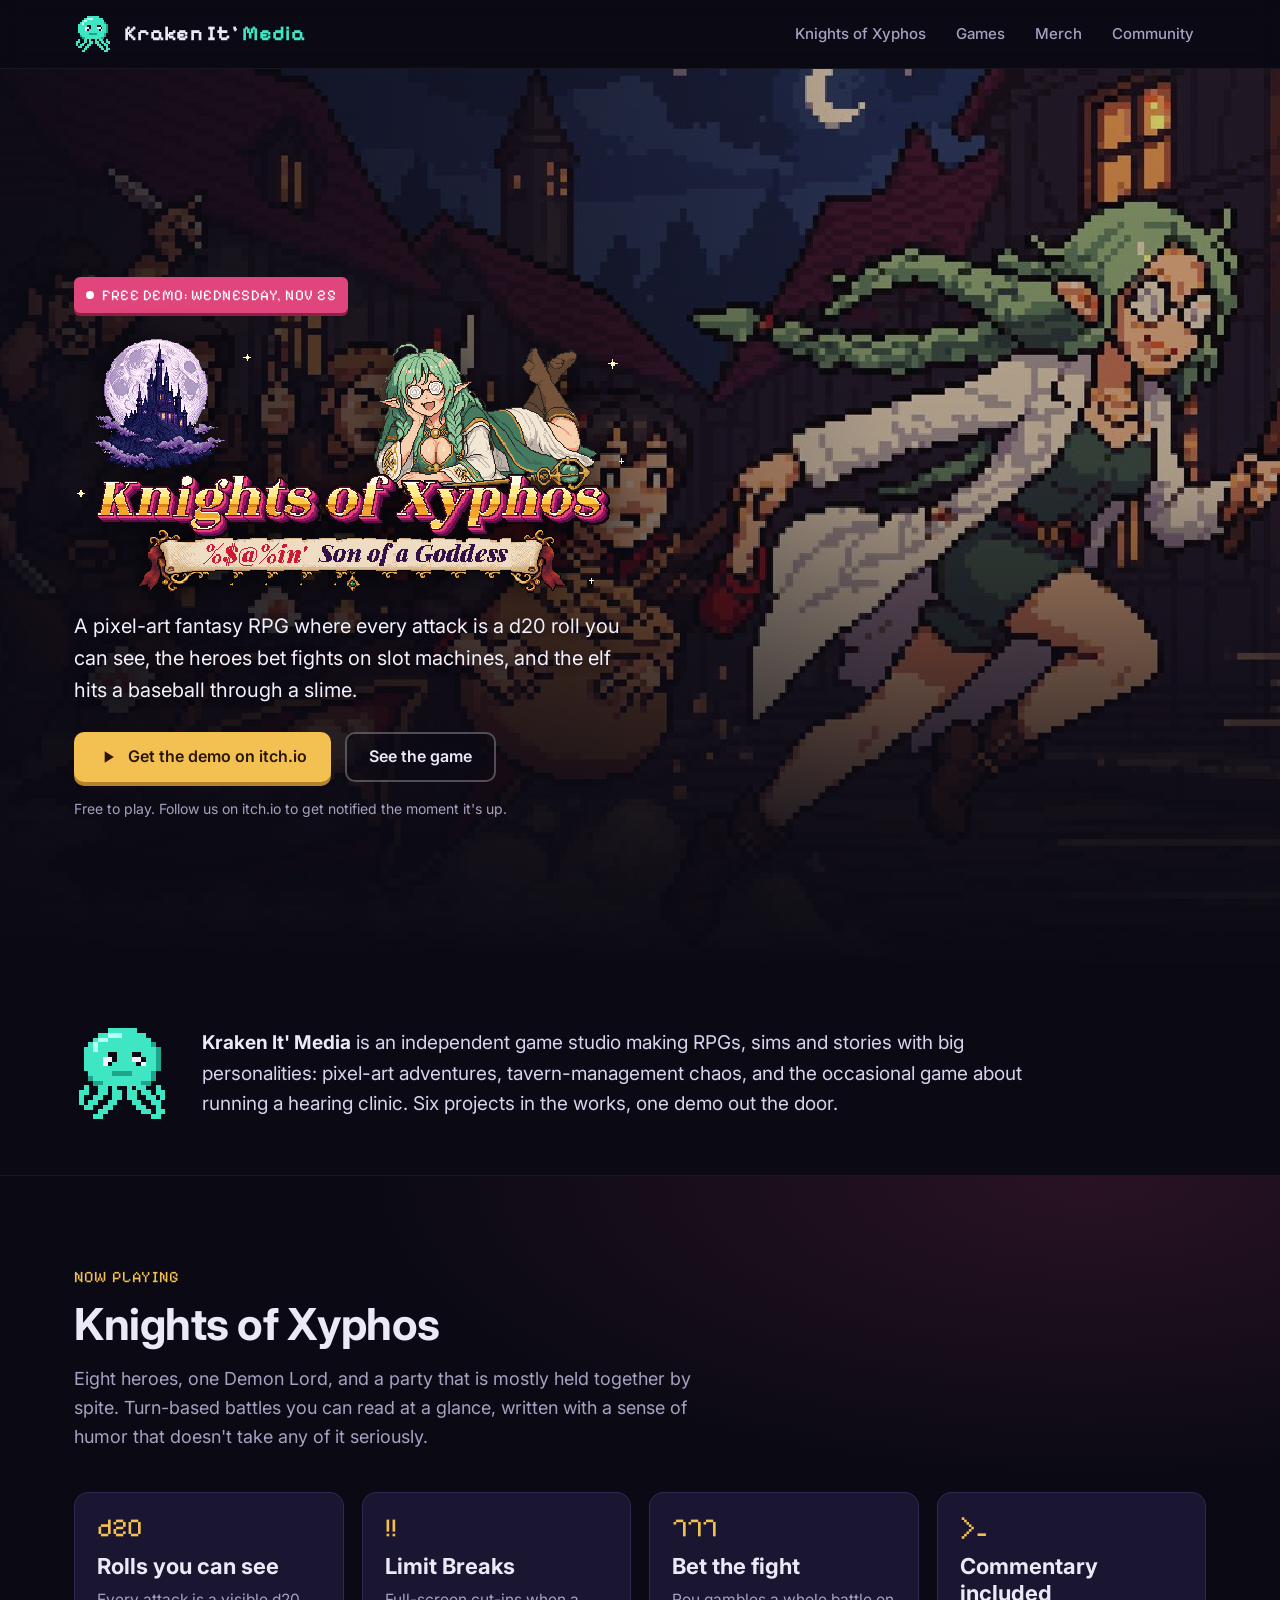
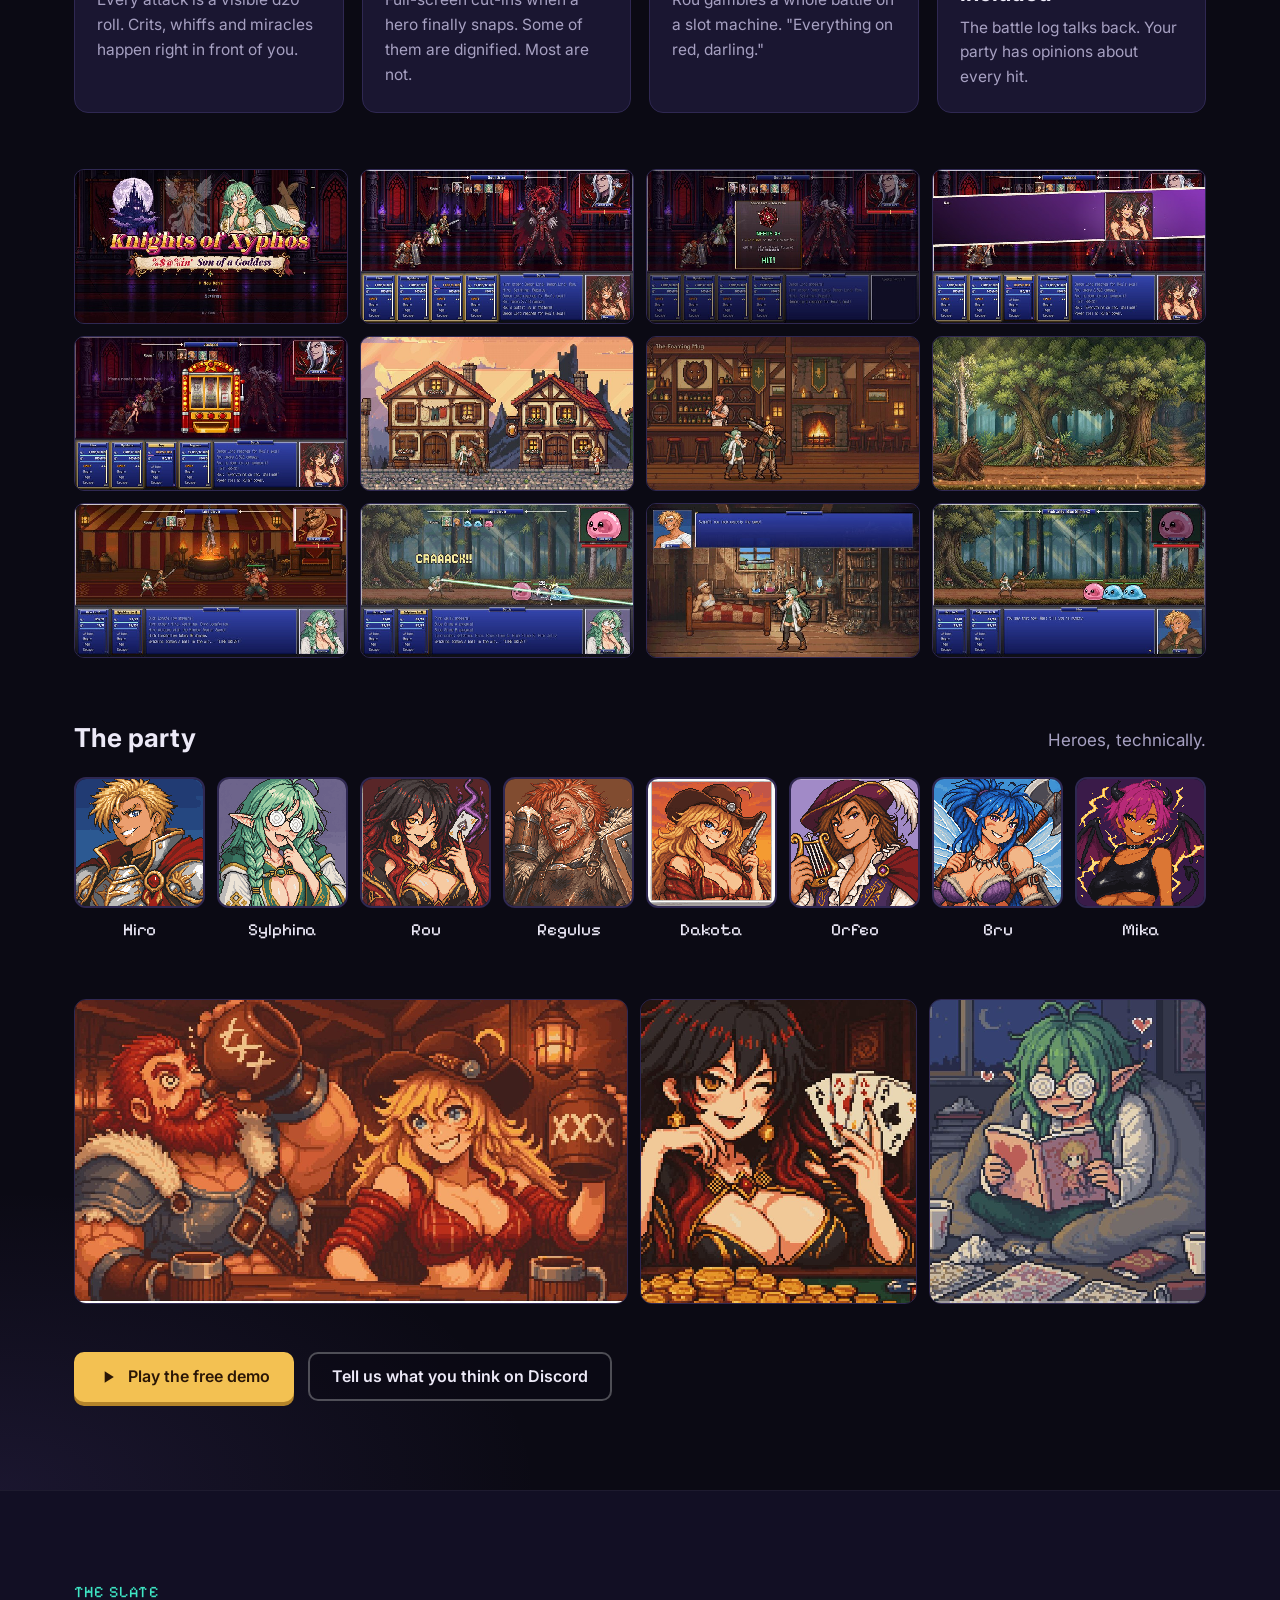
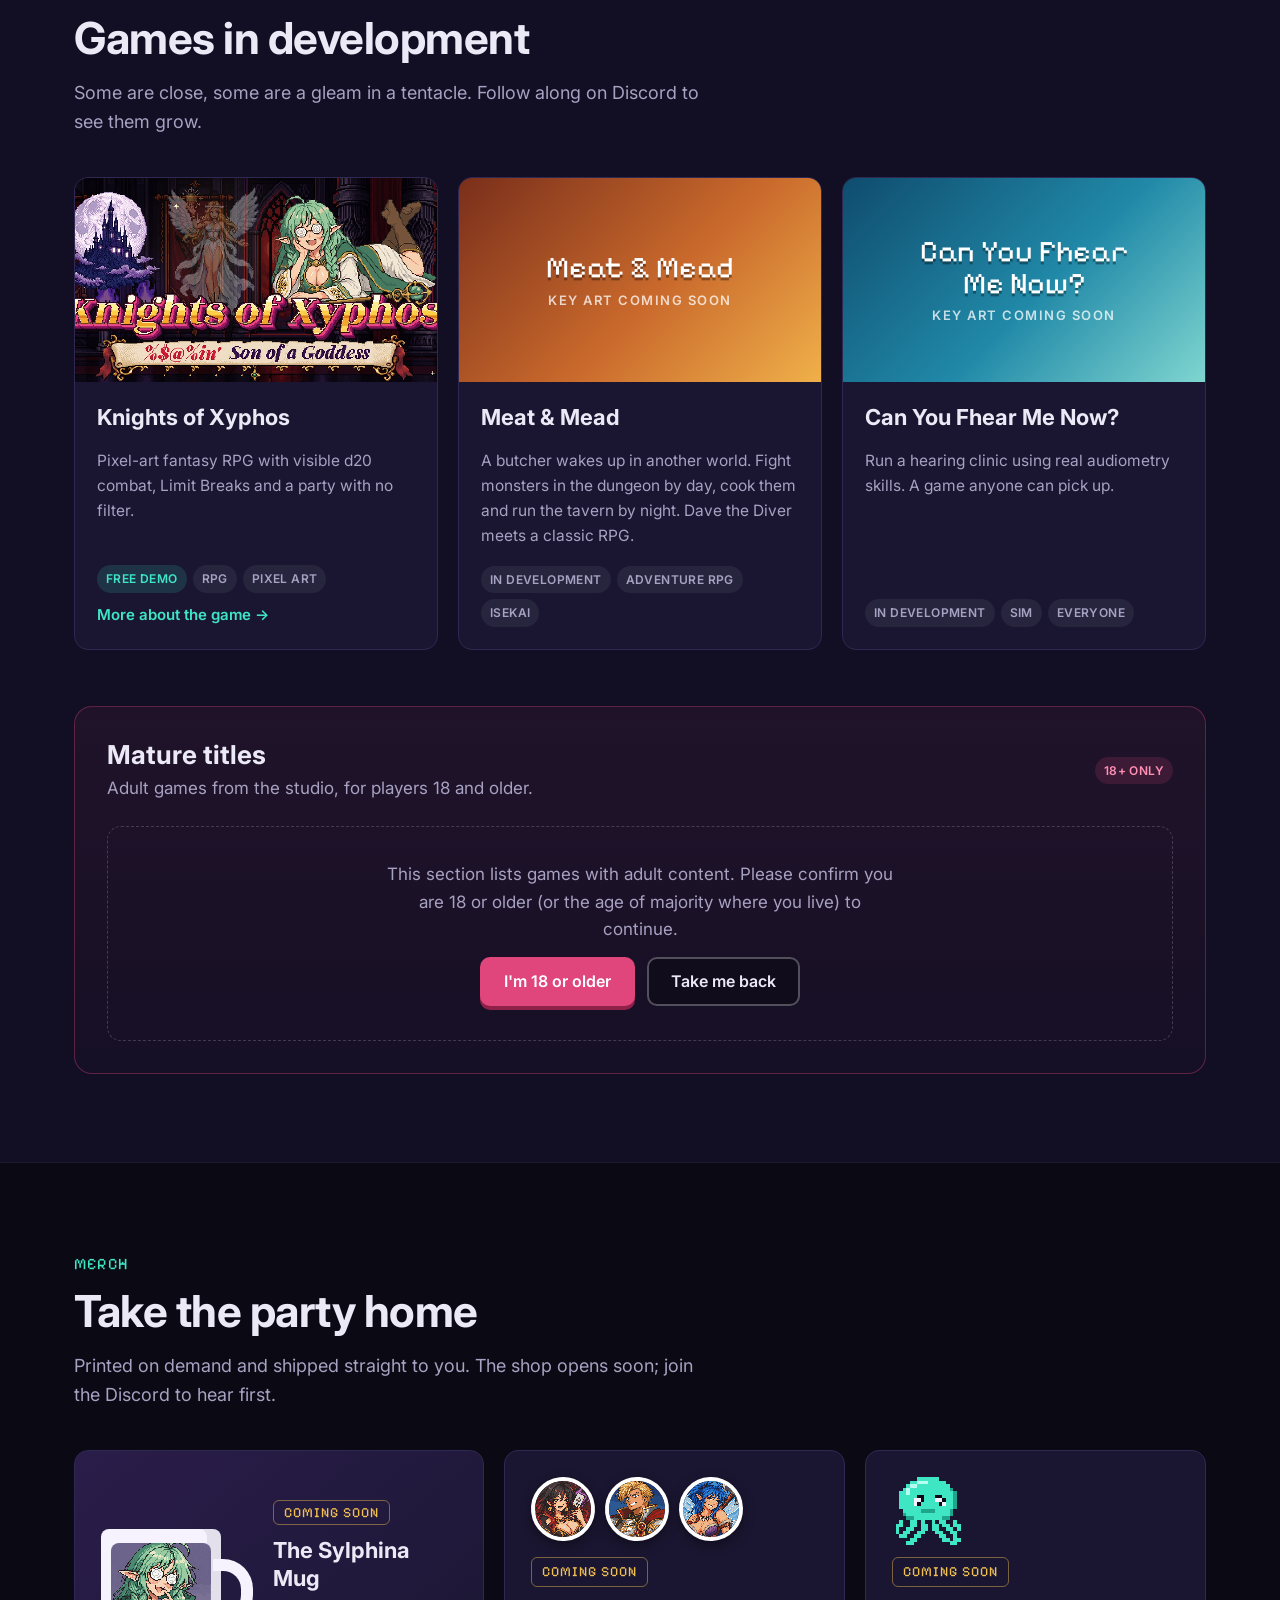
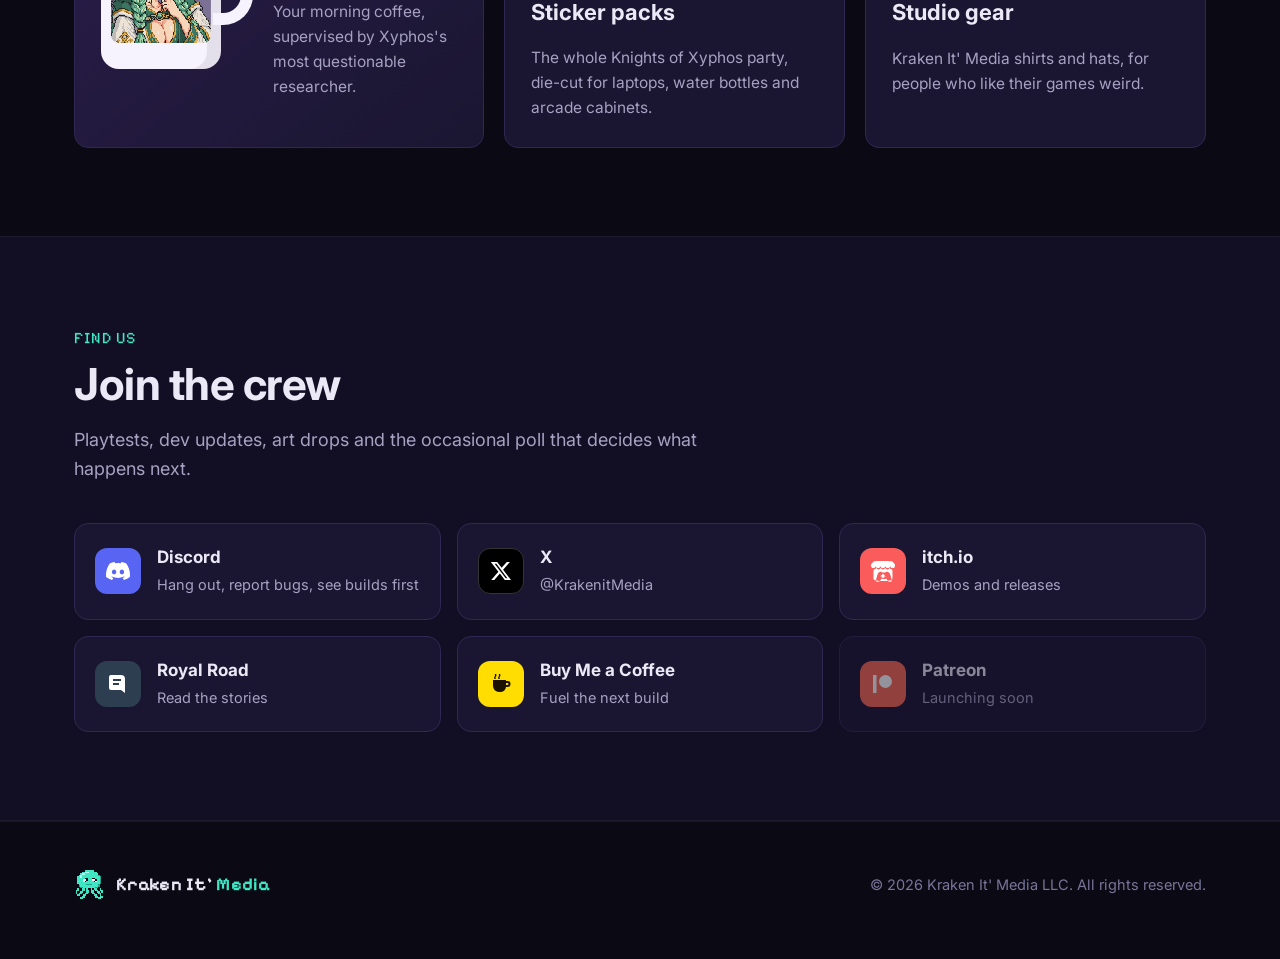
==== index.html @ 1a60ccc7 "Launch site: Knights of Xyphos hero, game slate, age-gated mature titles, merch and community Co-Aut" ====
<!DOCTYPE html>
<html lang="en">
<head>
<meta charset="utf-8">
<meta name="viewport" content="width=device-width, initial-scale=1">
<title>Kraken It' Media | Indie games from the deep</title>
<meta name="description" content="Kraken It' Media is an independent game studio. Knights of Xyphos, a pixel-art fantasy RPG where every attack is a d20 roll you can see, has a free demo out now on itch.io.">
<meta property="og:type" content="website">
<meta property="og:site_name" content="Kraken It' Media">
<meta property="og:title" content="Knights of Xyphos | free demo from Kraken It' Media">
<meta property="og:description" content="A pixel-art fantasy RPG where every attack is a d20 roll you can see. Play the free demo on itch.io.">
<meta property="og:image" content="https://krakenitmedia.com/assets/kox/social_card_1200x630.jpg">
<meta property="og:url" content="https://krakenitmedia.com/">
<meta name="twitter:card" content="summary_large_image">
<meta name="twitter:site" content="@KrakenitMedia">
<meta name="theme-color" content="#0b0a14">
<link rel="icon" type="image/png" sizes="32x32" href="assets/brand/favicon-32.png">
<link rel="icon" type="image/svg+xml" href="assets/brand/kraken.svg">
<link rel="apple-touch-icon" href="assets/brand/apple-touch-icon.png">
<link rel="preconnect" href="https://fonts.googleapis.com">
<link rel="preconnect" href="https://fonts.gstatic.com" crossorigin>
<link href="https://fonts.googleapis.com/css2?family=Inter:wght@400;500;600;700&family=Pixelify+Sans:wght@500;700&display=swap" rel="stylesheet">
<style>
:root{
  --ink:#0b0a14; --deep:#120f24; --panel:#1a1631; --panel-2:#221d3f; --line:#2f2852;
  --text:#ece9f7; --muted:#a7a1c2; --dim:#7a7499;
  --teal:#3ee6c4; --teal-d:#1fa58c;
  --rose:#e0457b; --gold:#f3c152; --violet:#8b6cf0;
  --radius:14px; --max:1180px;
  --pixel:"Pixelify Sans", ui-monospace, monospace;
  --sans:"Inter", system-ui, -apple-system, "Segoe UI", sans-serif;
}
*{box-sizing:border-box}
html{scroll-behavior:smooth}
@media (prefers-reduced-motion:reduce){html{scroll-behavior:auto}*{transition:none!important;animation:none!important}}
body{margin:0;background:var(--ink);color:var(--text);font-family:var(--sans);font-size:17px;line-height:1.6;-webkit-font-smoothing:antialiased}
img{max-width:100%;height:auto;display:block}
a{color:var(--teal);text-decoration:none}
a:hover{text-decoration:underline}
.wrap{max-width:var(--max);margin:0 auto;padding:0 24px}
.pixel{image-rendering:pixelated}
.skip{position:absolute;left:-999px;top:8px;background:var(--teal);color:var(--ink);padding:8px 14px;border-radius:8px;z-index:100}
.skip:focus{left:8px}
:focus-visible{outline:3px solid var(--gold);outline-offset:3px;border-radius:6px}

/* ---------- nav ---------- */
.nav{position:sticky;top:0;z-index:50;background:rgba(11,10,20,.82);backdrop-filter:blur(10px);-webkit-backdrop-filter:blur(10px);border-bottom:1px solid rgba(255,255,255,.06)}
.nav .wrap{display:flex;align-items:center;gap:20px;height:68px}
.brand{display:flex;align-items:center;gap:12px;color:var(--text);font-family:var(--pixel);font-weight:700;font-size:21px;letter-spacing:.3px;white-space:nowrap}
.brand:hover{text-decoration:none}
.brand img{width:38px;height:auto}
.brand span em{font-style:normal;color:var(--teal)}
.nav ul{list-style:none;display:flex;gap:6px;margin:0 0 0 auto;padding:0}
.nav ul a{display:block;padding:8px 12px;border-radius:8px;color:var(--muted);font-weight:500;font-size:15px}
.nav ul a:hover{color:var(--text);background:rgba(255,255,255,.05);text-decoration:none}
.menu-btn{display:none;margin-left:auto;background:none;border:1px solid var(--line);color:var(--text);border-radius:8px;padding:8px 12px;font:inherit;font-size:15px;cursor:pointer}

/* ---------- buttons ---------- */
.btn{display:inline-flex;align-items:center;gap:10px;padding:13px 22px;border-radius:10px;font-weight:600;font-size:16px;border:2px solid transparent;cursor:pointer;transition:transform .12s ease, background .15s ease, border-color .15s ease;font-family:var(--sans);line-height:1.2}
.btn:hover{text-decoration:none;transform:translateY(-1px)}
.btn-primary{background:var(--gold);color:#2a1606;box-shadow:0 4px 0 #b4842a}
.btn-primary:hover{background:#ffd06b}
.btn-ghost{background:rgba(11,10,20,.55);color:var(--text);border-color:rgba(255,255,255,.28)}
.btn-ghost:hover{border-color:var(--text)}
.btn-teal{background:var(--teal);color:var(--ink);box-shadow:0 4px 0 var(--teal-d)}
.btn svg{width:20px;height:20px;flex:none}

/* ---------- hero ---------- */
.hero{position:relative;min-height:620px;display:flex;align-items:flex-end;overflow:hidden;isolation:isolate}
.hero-bg{position:absolute;inset:0;z-index:-2;background:url("assets/kox/art/chase.jpg") 70% 40%/cover no-repeat;image-rendering:pixelated}
.hero::after{content:"";position:absolute;inset:0;z-index:-1;background:linear-gradient(180deg,rgba(11,10,20,.2) 0%,rgba(11,10,20,.3) 45%,rgba(11,10,20,.9) 85%,var(--ink) 100%),linear-gradient(90deg,rgba(11,10,20,.85) 0%,rgba(11,10,20,.35) 45%,rgba(11,10,20,0) 70%)}
.hero .wrap{width:100%;padding-top:120px;padding-bottom:64px}
.badge{display:inline-flex;align-items:center;gap:8px;font-family:var(--pixel);font-size:15px;letter-spacing:.5px;text-transform:uppercase;background:var(--rose);color:#fff;padding:6px 12px;border-radius:6px;box-shadow:0 3px 0 #8f2148}
.badge .dot{width:8px;height:8px;border-radius:50%;background:#fff;animation:pulse 1.6s infinite}
@keyframes pulse{50%{opacity:.25}}
.hero-logo{width:min(560px,92%);margin:18px 0 8px;filter:drop-shadow(0 6px 18px rgba(0,0,0,.6))}
.hero p.lede{font-size:20px;max-width:560px;color:#f3f0ff;margin:6px 0 26px;text-shadow:0 2px 10px rgba(0,0,0,.7)}
.hero .ctas{display:flex;flex-wrap:wrap;gap:14px}
.hero small{display:block;margin-top:16px;color:var(--muted);font-size:14px}

/* ---------- sections ---------- */
section{padding:88px 0}
.eyebrow{font-family:var(--pixel);color:var(--teal);font-size:16px;letter-spacing:1.2px;text-transform:uppercase;margin:0 0 10px}
h2{font-size:clamp(30px,4vw,44px);line-height:1.12;margin:0 0 16px;letter-spacing:-.5px}
h3{font-size:22px;margin:0 0 8px;line-height:1.25}
.sub{color:var(--muted);max-width:640px;margin:0 0 40px;font-size:18px}

/* studio strip */
.studio{padding:56px 0;border-bottom:1px solid rgba(255,255,255,.06)}
.studio .wrap{display:grid;grid-template-columns:auto 1fr;gap:32px;align-items:center}
.studio img{width:96px}
.studio p{margin:0;font-size:19px;color:#d9d4ee;max-width:820px}
.studio strong{color:var(--text)}

/* xyphos */
.kox{background:radial-gradient(1200px 500px at 85% 0%,rgba(224,69,123,.14),transparent 60%),radial-gradient(900px 500px at 0% 100%,rgba(139,108,240,.12),transparent 60%)}
.kox .eyebrow{color:var(--gold)}
.feature-grid{display:grid;grid-template-columns:repeat(4,1fr);gap:18px;margin:0 0 56px}
.feature{background:var(--panel);border:1px solid var(--line);border-radius:var(--radius);padding:22px}
.feature .ico{font-family:var(--pixel);font-size:26px;color:var(--gold);line-height:1;margin-bottom:12px}
.feature p{margin:0;color:var(--muted);font-size:15.5px}
.gallery{display:grid;grid-template-columns:repeat(4,1fr);gap:12px}
.gallery button{all:unset;cursor:zoom-in;display:block;border-radius:10px;overflow:hidden;border:1px solid var(--line);position:relative;aspect-ratio:16/9;background:var(--panel)}
.gallery button:focus-visible{outline:3px solid var(--gold);outline-offset:3px}
.gallery img{width:100%;height:100%;object-fit:cover;image-rendering:pixelated;transition:transform .3s ease}
.gallery button:hover img{transform:scale(1.05)}
.gallery button span{position:absolute;left:0;right:0;bottom:0;padding:22px 10px 8px;font-size:13px;color:#fff;background:linear-gradient(transparent,rgba(0,0,0,.8));opacity:0;transition:opacity .2s}
.gallery button:hover span,.gallery button:focus-visible span{opacity:1}
.cast-head{display:flex;align-items:end;justify-content:space-between;gap:20px;margin:64px 0 22px}
.cast-head h3{font-size:26px;margin:0}
.cast-head p{margin:0;color:var(--muted)}
.cast{display:grid;grid-template-columns:repeat(8,1fr);gap:12px}
.cast figure{margin:0;text-align:center}
.cast img{width:100%;aspect-ratio:1;object-fit:cover;border-radius:12px;border:2px solid var(--line);image-rendering:pixelated;background:var(--panel)}
.cast figcaption{font-family:var(--pixel);font-size:17px;margin-top:8px}
.art-strip{display:grid;grid-template-columns:2fr 1fr 1fr;gap:12px;margin-top:56px}
.art-strip button{all:unset;cursor:zoom-in;border-radius:12px;overflow:hidden;border:1px solid var(--line)}
.art-strip img{width:100%;height:100%;object-fit:cover;image-rendering:pixelated;aspect-ratio:16/9}
.art-strip button:first-child img{aspect-ratio:auto}
.kox-cta{margin-top:48px;display:flex;flex-wrap:wrap;gap:14px;align-items:center}

/* games */
.games{background:var(--deep);border-top:1px solid rgba(255,255,255,.05);border-bottom:1px solid rgba(255,255,255,.05)}
.game-grid{display:grid;grid-template-columns:repeat(3,1fr);gap:20px}
.card{background:var(--panel);border:1px solid var(--line);border-radius:var(--radius);overflow:hidden;display:flex;flex-direction:column}
.card .art{aspect-ratio:16/9;position:relative;display:flex;align-items:center;justify-content:center;text-align:center;padding:20px;overflow:hidden}
.card .art img{position:absolute;inset:0;width:100%;height:100%;object-fit:cover;image-rendering:pixelated}
.card .art .ph{font-family:var(--pixel);font-size:30px;line-height:1.05;color:#fff;text-shadow:0 3px 0 rgba(0,0,0,.35);position:relative}
.card .art .ph small{display:block;font-size:13px;letter-spacing:1.5px;text-transform:uppercase;opacity:.75;margin-top:10px;font-family:var(--sans);font-weight:600;text-shadow:none}
.card .body{padding:22px;display:flex;flex-direction:column;gap:10px;flex:1}
.card p{margin:0;color:var(--muted);font-size:15.5px}
.tags{display:flex;flex-wrap:wrap;gap:6px;margin-top:auto;padding-top:8px}
.tag{font-size:12px;font-weight:600;letter-spacing:.4px;text-transform:uppercase;padding:4px 9px;border-radius:999px;background:rgba(255,255,255,.06);color:var(--muted)}
.tag.live{background:rgba(62,230,196,.14);color:var(--teal)}
.tag.adult{background:rgba(224,69,123,.16);color:#ff8fb3}
.card .more{font-weight:600;font-size:15px}
.ph-mm{background:linear-gradient(135deg,#7a2f1b,#c9692c 55%,#f0b04a)}
.ph-fhear{background:linear-gradient(135deg,#0f4c6e,#2189a8 55%,#7fd6d0)}
.ph-lb{background:linear-gradient(135deg,#1d2b6b,#2f6b3e 60%,#d9b63a)}
.ph-lh{background:linear-gradient(135deg,#3b0d1f,#8c1c3d 55%,#d8a03a)}
.ph-sl{background:radial-gradient(circle at 70% 30%,#c06bff 0,#4b1d8f 30%,#0c0a28 70%)}

/* mature gate */
.mature{margin-top:56px;border:1px solid rgba(224,69,123,.35);border-radius:18px;padding:32px;background:linear-gradient(180deg,rgba(224,69,123,.07),rgba(224,69,123,.02))}
.mature-head{display:flex;flex-wrap:wrap;align-items:center;justify-content:space-between;gap:16px;margin-bottom:24px}
.mature-head h3{font-size:26px;margin:0}
.mature-head p{margin:4px 0 0;color:var(--muted)}
.gate{display:flex;flex-direction:column;align-items:center;text-align:center;gap:14px;padding:34px 16px;border:1px dashed rgba(255,255,255,.18);border-radius:14px}
.gate p{margin:0;color:var(--muted);max-width:520px}
.gate .row{display:flex;gap:12px;flex-wrap:wrap;justify-content:center}
.btn-rose{background:var(--rose);color:#fff;box-shadow:0 4px 0 #8f2148}
.mature-list[hidden]{display:none}
.mature .note{margin:20px 0 0;font-size:14px;color:var(--dim)}

/* merch */
.merch-grid{display:grid;grid-template-columns:1.2fr 1fr 1fr;gap:20px}
.merch{background:var(--panel);border:1px solid var(--line);border-radius:var(--radius);padding:26px;display:flex;flex-direction:column;gap:12px;position:relative;overflow:hidden}
.merch.big{background:linear-gradient(140deg,#2a1d4a,#1a1631);flex-direction:row;align-items:center;gap:22px}
.merch .mug{width:150px;flex:none;position:relative}
.merch .mug .cup{width:120px;height:140px;background:#f6f3ff;border-radius:8px 8px 18px 18px;position:relative;overflow:hidden;box-shadow:inset -14px 0 0 rgba(0,0,0,.08)}
.merch .mug .cup img{position:absolute;inset:14px 10px auto;width:100px;border-radius:8px;image-rendering:pixelated}
.merch .mug .handle{position:absolute;left:112px;top:30px;width:40px;height:66px;border:12px solid #f6f3ff;border-left:none;border-radius:0 30px 30px 0}
.merch p{margin:0;color:var(--muted);font-size:15.5px}
.soon{align-self:flex-start;font-family:var(--pixel);font-size:14px;text-transform:uppercase;letter-spacing:1px;color:var(--gold);border:1px solid rgba(243,193,82,.45);padding:3px 10px;border-radius:6px}
.stickers{display:flex;gap:10px;margin-bottom:4px}
.stickers img{width:64px;height:64px;border-radius:50%;border:4px solid #fff;object-fit:cover;image-rendering:pixelated;transform:rotate(-6deg);box-shadow:0 4px 12px rgba(0,0,0,.4)}
.stickers img:nth-child(2){transform:rotate(5deg)}
.stickers img:nth-child(3){transform:rotate(-2deg)}

/* community */
.links{display:grid;grid-template-columns:repeat(3,1fr);gap:16px}
.link{display:flex;align-items:center;gap:16px;padding:20px;border-radius:var(--radius);background:var(--panel);border:1px solid var(--line);color:var(--text);transition:border-color .15s, transform .12s}
.link:hover{text-decoration:none;border-color:var(--teal);transform:translateY(-2px)}
.link .lg{width:46px;height:46px;border-radius:12px;display:flex;align-items:center;justify-content:center;flex:none}
.link .lg svg{width:24px;height:24px}
.link b{display:block;font-size:17px}
.link span{color:var(--muted);font-size:14.5px}
.link.disabled{opacity:.55;pointer-events:none}

/* footer */
footer{padding:48px 0 60px;border-top:1px solid rgba(255,255,255,.06);color:var(--dim);font-size:14.5px}
footer .wrap{display:flex;flex-wrap:wrap;gap:20px;align-items:center;justify-content:space-between}
footer .brand{font-size:18px}
footer .brand img{width:30px}

/* lightbox */
.lb{position:fixed;inset:0;z-index:200;background:rgba(5,4,12,.94);display:none;align-items:center;justify-content:center;padding:4vh 4vw;flex-direction:column;gap:14px}
.lb.open{display:flex}
.lb img{max-width:100%;max-height:82vh;image-rendering:pixelated;border-radius:8px;box-shadow:0 20px 60px rgba(0,0,0,.6)}
.lb p{margin:0;color:var(--muted);text-align:center}
.lb button{position:absolute;background:rgba(255,255,255,.08);border:1px solid rgba(255,255,255,.15);color:#fff;width:48px;height:48px;border-radius:50%;font-size:22px;cursor:pointer;display:flex;align-items:center;justify-content:center}
.lb button:hover{background:rgba(255,255,255,.16)}
.lb .x{top:20px;right:20px}
.lb .prev{left:20px;top:50%}
.lb .next{right:20px;top:50%}

/* responsive */
@media (max-width:1020px){
  .feature-grid{grid-template-columns:repeat(2,1fr)}
  .cast{grid-template-columns:repeat(4,1fr)}
  .game-grid{grid-template-columns:repeat(2,1fr)}
  .merch-grid{grid-template-columns:1fr 1fr}
  .merch.big{grid-column:1/-1}
  .links{grid-template-columns:repeat(2,1fr)}
}
@media (max-width:760px){
  body{font-size:16px}
  .nav ul{display:none;position:absolute;top:68px;left:0;right:0;flex-direction:column;background:var(--ink);border-bottom:1px solid var(--line);padding:10px 16px 16px}
  .nav ul.open{display:flex}
  .menu-btn{display:block}
  .hero{min-height:560px}
  .hero .wrap{padding-bottom:44px}
  section{padding:64px 0}
  .studio .wrap{grid-template-columns:1fr;gap:16px}
  .studio img{width:72px}
  .gallery{grid-template-columns:repeat(2,1fr)}
  .art-strip{grid-template-columns:1fr 1fr}
  .art-strip button:first-child{grid-column:1/-1}
  .game-grid,.merch-grid,.links,.feature-grid{grid-template-columns:1fr}
  .merch.big{flex-direction:column;align-items:flex-start}
  .mature{padding:22px}
  .cast-head{flex-direction:column;align-items:flex-start}
  .lb .prev,.lb .next{top:auto;bottom:24px}
}
</style>
</head>
<body>
<a class="skip" href="#main">Skip to content</a>

<header class="nav">
  <div class="wrap">
    <a class="brand" href="#top" aria-label="Kraken It' Media home">
      <img src="assets/brand/kraken.svg" alt="" class="pixel" width="38" height="34">
      <span>Kraken It' <em>Media</em></span>
    </a>
    <button class="menu-btn" aria-expanded="false" aria-controls="navlinks">Menu</button>
    <ul id="navlinks">
      <li><a href="#xyphos">Knights of Xyphos</a></li>
      <li><a href="#games">Games</a></li>
      <li><a href="#merch">Merch</a></li>
      <li><a href="#community">Community</a></li>
    </ul>
  </div>
</header>

<main id="main">

<!-- ================= HERO ================= -->
<section class="hero" id="top" aria-label="Knights of Xyphos">
  <div class="hero-bg" role="img" aria-label="Sylphina and a thief flee a mob of bandits through a moonlit town"></div>
  <div class="wrap">
    <!-- LAUNCH TEXT: change to "Free demo out now" once the demo is live -->
    <span class="badge"><span class="dot"></span>Free demo: Wednesday, Nov 25</span>
    <img class="hero-logo pixel" src="assets/kox/logo_transparent.png" alt="Knights of Xyphos: %$@%in' Son of a Goddess" width="900" height="435">
    <p class="lede">A pixel-art fantasy RPG where every attack is a d20 roll you can see, the heroes bet fights on slot machines, and the elf hits a baseball through a slime.</p>
    <div class="ctas">
      <!-- DEMO LINK: point this at the game's own itch.io page once it's published -->
      <a class="btn btn-primary" href="https://krakenitmedia.itch.io/" target="_blank" rel="noopener">
        <svg viewBox="0 0 24 24" fill="currentColor" aria-hidden="true"><path d="M8 5v14l11-7z"/></svg>
        Get the demo on itch.io
      </a>
      <a class="btn btn-ghost" href="#xyphos">See the game</a>
    </div>
    <small>Free to play. Follow us on itch.io to get notified the moment it's up.</small>
  </div>
</section>

<!-- ================= STUDIO ================= -->
<section class="studio" aria-label="About the studio">
  <div class="wrap">
    <img src="assets/brand/kraken.svg" alt="" class="pixel" width="96" height="86">
    <p><strong>Kraken It' Media</strong> is an independent game studio making RPGs, sims and stories with big personalities: pixel-art adventures, tavern-management chaos, and the occasional game about running a hearing clinic. Six projects in the works, one demo out the door.</p>
  </div>
</section>

<!-- ================= XYPHOS ================= -->
<section class="kox" id="xyphos">
  <div class="wrap">
    <p class="eyebrow">Now playing</p>
    <h2>Knights of Xyphos</h2>
    <p class="sub">Eight heroes, one Demon Lord, and a party that is mostly held together by spite. Turn-based battles you can read at a glance, written with a sense of humor that doesn't take any of it seriously.</p>

    <div class="feature-grid">
      <div class="feature"><div class="ico">d20</div><h3>Rolls you can see</h3><p>Every attack is a visible d20 roll. Crits, whiffs and miracles happen right in front of you.</p></div>
      <div class="feature"><div class="ico">!!</div><h3>Limit Breaks</h3><p>Full-screen cut-ins when a hero finally snaps. Some of them are dignified. Most are not.</p></div>
      <div class="feature"><div class="ico">777</div><h3>Bet the fight</h3><p>Rou gambles a whole battle on a slot machine. "Everything on red, darling."</p></div>
      <div class="feature"><div class="ico">&gt;_</div><h3>Commentary included</h3><p>The battle log talks back. Your party has opinions about every hit.</p></div>
    </div>

    <div class="gallery" id="gallery">
      <button data-full="assets/kox/shots/kox_01_title.jpg" data-cap="The title screen"><img src="assets/kox/thumbs/kox_01_title.jpg" alt="The title screen" loading="lazy" width="640" height="360"><span>The title screen</span></button>
      <button data-full="assets/kox/shots/kox_02_prologue_demon_lord.jpg" data-cap="The Prologue: eight heroes against the Demon Lord"><img src="assets/kox/thumbs/kox_02_prologue_demon_lord.jpg" alt="The Prologue: eight heroes against the Demon Lord" loading="lazy" width="640" height="360"><span>Eight heroes against the Demon Lord</span></button>
      <button data-full="assets/kox/shots/kox_03_d20_roll.jpg" data-cap="Every attack is a d20 roll you can see"><img src="assets/kox/thumbs/kox_03_d20_roll.jpg" alt="Every attack is a d20 roll you can see" loading="lazy" width="640" height="360"><span>Every attack is a d20 roll</span></button>
      <button data-full="assets/kox/shots/kox_04_limit_break.jpg" data-cap="A Limit Break cut-in"><img src="assets/kox/thumbs/kox_04_limit_break.jpg" alt="A Limit Break cut-in" loading="lazy" width="640" height="360"><span>A Limit Break cut-in</span></button>
      <button data-full="assets/kox/shots/kox_05_jackpot.jpg" data-cap="Rou bets the fight on a slot machine"><img src="assets/kox/thumbs/kox_05_jackpot.jpg" alt="Rou bets the fight on a slot machine" loading="lazy" width="640" height="360"><span>Rou bets the fight on a slot machine</span></button>
      <button data-full="assets/kox/shots/kox_06_havenbrook.jpg" data-cap="Havenbrook, the first town"><img src="assets/kox/thumbs/kox_06_havenbrook.jpg" alt="Havenbrook, the first town" loading="lazy" width="640" height="360"><span>Havenbrook, the first town</span></button>
      <button data-full="assets/kox/shots/kox_07_foaming_mug.jpg" data-cap="The Foaming Mug tavern"><img src="assets/kox/thumbs/kox_07_foaming_mug.jpg" alt="The Foaming Mug tavern" loading="lazy" width="640" height="360"><span>The Foaming Mug tavern</span></button>
      <button data-full="assets/kox/shots/kox_08_morningwood.jpg" data-cap="Morningwood Forest"><img src="assets/kox/thumbs/kox_08_morningwood.jpg" alt="Morningwood Forest" loading="lazy" width="640" height="360"><span>Morningwood Forest</span></button>
      <button data-full="assets/kox/shots/kox_09_bandit_king_tent.jpg" data-cap="The Bandit King, with the barmaid over the lava"><img src="assets/kox/thumbs/kox_09_bandit_king_tent.jpg" alt="The Bandit King, with the barmaid over the lava" loading="lazy" width="640" height="360"><span>The Bandit King</span></button>
      <button data-full="assets/kox/shots/kox_10_line_drive.jpg" data-cap="Sylphina hits a baseball through a slime"><img src="assets/kox/thumbs/kox_10_line_drive.jpg" alt="Sylphina hits a baseball through a slime" loading="lazy" width="640" height="360"><span>Sylphina hits a baseball through a slime</span></button>
      <button data-full="assets/kox/shots/kox_11_sylphina_rooms.jpg" data-cap="Hiro wakes up in the researcher's rooms"><img src="assets/kox/thumbs/kox_11_sylphina_rooms.jpg" alt="Hiro wakes up in the researcher's rooms" loading="lazy" width="640" height="360"><span>The researcher's rooms</span></button>
      <button data-full="assets/kox/shots/kox_12_forest_fight.jpg" data-cap="A road fight, with commentary"><img src="assets/kox/thumbs/kox_12_forest_fight.jpg" alt="A road fight, with commentary" loading="lazy" width="640" height="360"><span>A road fight, with commentary</span></button>
    </div>

    <div class="cast-head">
      <h3>The party</h3>
      <p>Heroes, technically.</p>
    </div>
    <div class="cast">
      <figure><img src="assets/kox/cast/hiro.png" alt="Hiro" loading="lazy" width="508" height="508"><figcaption>Hiro</figcaption></figure>
      <figure><img src="assets/kox/cast/sylphina.png" alt="Sylphina" loading="lazy" width="532" height="532"><figcaption>Sylphina</figcaption></figure>
      <figure><img src="assets/kox/cast/rou.png" alt="Rou" loading="lazy" width="540" height="540"><figcaption>Rou</figcaption></figure>
      <figure><img src="assets/kox/cast/regulus.png" alt="Regulus" loading="lazy" width="504" height="504"><figcaption>Regulus</figcaption></figure>
      <figure><img src="assets/kox/cast/dakota.png" alt="Dakota" loading="lazy" width="540" height="540"><figcaption>Dakota</figcaption></figure>
      <figure><img src="assets/kox/cast/orfeo.png" alt="Orfeo" loading="lazy" width="512" height="512"><figcaption>Orfeo</figcaption></figure>
      <figure><img src="assets/kox/cast/bru.png" alt="Bru" loading="lazy" width="528" height="528"><figcaption>Bru</figcaption></figure>
      <figure><img src="assets/kox/cast/mika.png" alt="Mika" loading="lazy" width="576" height="576"><figcaption>Mika</figcaption></figure>
    </div>

    <div class="art-strip" id="art">
      <button data-full="assets/kox/art/moonshine_a.jpg" data-cap="From the trailer: a round at the Foaming Mug"><img src="assets/kox/art/moonshine_a.jpg" alt="Bru and Dakota toast with jugs of moonshine" loading="lazy"></button>
      <button data-full="assets/kox/art/rou_aces.jpg" data-cap="From the trailer: Rou holds aces"><img src="assets/kox/art/rou_aces.jpg" alt="Rou fans a hand of aces over a pile of gold" loading="lazy"></button>
      <button data-full="assets/kox/art/neet.jpg" data-cap="From the trailer: Sylphina, off duty"><img src="assets/kox/art/neet.jpg" alt="Sylphina reading under a blanket surrounded by books" loading="lazy"></button>
    </div>

    <div class="kox-cta">
      <a class="btn btn-primary" href="https://krakenitmedia.itch.io/" target="_blank" rel="noopener">
        <svg viewBox="0 0 24 24" fill="currentColor" aria-hidden="true"><path d="M8 5v14l11-7z"/></svg>
        Play the free demo
      </a>
      <a class="btn btn-ghost" href="https://discord.gg/khUBjHHwy" target="_blank" rel="noopener">Tell us what you think on Discord</a>
    </div>
  </div>
</section>

<!-- ================= GAMES ================= -->
<section class="games" id="games">
  <div class="wrap">
    <p class="eyebrow">The slate</p>
    <h2>Games in development</h2>
    <p class="sub">Some are close, some are a gleam in a tentacle. Follow along on Discord to see them grow.</p>

    <div class="game-grid">
      <article class="card">
        <div class="art"><img src="assets/kox/social_card_1200x630.jpg" alt="Knights of Xyphos key art" loading="lazy"></div>
        <div class="body">
          <h3>Knights of Xyphos</h3>
          <p>Pixel-art fantasy RPG with visible d20 combat, Limit Breaks and a party with no filter.</p>
          <div class="tags"><span class="tag live">Free demo</span><span class="tag">RPG</span><span class="tag">Pixel art</span></div>
          <a class="more" href="#xyphos">More about the game &rarr;</a>
        </div>
      </article>
      <article class="card">
        <div class="art ph-mm"><div class="ph">Meat &amp; Mead<small>Key art coming soon</small></div></div>
        <div class="body">
          <h3>Meat &amp; Mead</h3>
          <p>A butcher wakes up in another world. Fight monsters in the dungeon by day, cook them and run the tavern by night. Dave the Diver meets a classic RPG.</p>
          <div class="tags"><span class="tag">In development</span><span class="tag">Adventure RPG</span><span class="tag">Isekai</span></div>
        </div>
      </article>
      <article class="card">
        <div class="art ph-fhear"><div class="ph">Can You Fhear<br>Me Now?<small>Key art coming soon</small></div></div>
        <div class="body">
          <h3>Can You Fhear Me Now?</h3>
          <p>Run a hearing clinic using real audiometry skills. A game anyone can pick up.</p>
          <div class="tags"><span class="tag">In development</span><span class="tag">Sim</span><span class="tag">Everyone</span></div>
        </div>
      </article>
    </div>

    <!-- ===== 18+ section: age gate ===== -->
    <div class="mature" id="mature">
      <div class="mature-head">
        <div>
          <h3>Mature titles</h3>
          <p>Adult games from the studio, for players 18 and older.</p>
        </div>
        <span class="tag adult">18+ only</span>
      </div>

      <div class="gate" id="gate">
        <p>This section lists games with adult content. Please confirm you are 18 or older (or the age of majority where you live) to continue.</p>
        <div class="row">
          <button class="btn btn-rose" id="gate-yes" type="button">I'm 18 or older</button>
          <a class="btn btn-ghost" href="#merch">Take me back</a>
        </div>
      </div>

      <div class="mature-list" id="mature-list" hidden>
        <div class="game-grid">
          <article class="card">
            <div class="art ph-lb"><div class="ph">Lucky Break<small>18+ &middot; in development</small></div></div>
            <div class="body">
              <h3>Lucky Break</h3>
              <p>An anime turn-based RPG visual novel. Felix has no powers at a university full of them. He does have absurd, reality-bending luck.</p>
              <div class="tags"><span class="tag adult">18+</span><span class="tag">RPG</span><span class="tag">Visual novel</span></div>
            </div>
          </article>
          <article class="card">
            <div class="art ph-lh"><div class="ph">Lucky Hand<small>18+ &middot; in development</small></div></div>
            <div class="body">
              <h3>Lucky Hand</h3>
              <p>A Lucky Break spinoff. Texas Hold'em with superpowers and clothing destruction, a throwback to the classic strip poker games.</p>
              <div class="tags"><span class="tag adult">18+</span><span class="tag">Card game</span><span class="tag">Spinoff</span></div>
            </div>
          </article>
          <article class="card">
            <div class="art ph-sl"><div class="ph">StarLust<br>Empires<small>18+ &middot; in development</small></div></div>
            <div class="body">
              <h3>StarLust Empires</h3>
              <p>Turn-based space conquest in the spirit of Master of Orion. Build an empire, conquer the galaxy.</p>
              <div class="tags"><span class="tag adult">18+</span><span class="tag">4X strategy</span><span class="tag">Space</span></div>
            </div>
          </article>
        </div>
        <p class="note">Development updates, previews and early builds for our adult titles are posted on <a href="https://subscribestar.adult/presidentkraken" target="_blank" rel="noopener">SubscribeStar (18+)</a>.</p>
      </div>
    </div>
  </div>
</section>

<!-- ================= MERCH ================= -->
<section id="merch">
  <div class="wrap">
    <p class="eyebrow">Merch</p>
    <h2>Take the party home</h2>
    <p class="sub">Printed on demand and shipped straight to you. The shop opens soon; join the Discord to hear first.</p>
    <div class="merch-grid">
      <div class="merch big">
        <div class="mug" aria-hidden="true"><div class="cup"><img src="assets/kox/cast/sylphina.png" alt=""></div><div class="handle"></div></div>
        <div>
          <span class="soon">Coming soon</span>
          <h3 style="margin-top:12px">The Sylphina Mug</h3>
          <p>Your morning coffee, supervised by Xyphos's most questionable researcher.</p>
        </div>
      </div>
      <div class="merch">
        <div class="stickers" aria-hidden="true">
          <img src="assets/kox/cast/rou.png" alt=""><img src="assets/kox/cast/hiro.png" alt=""><img src="assets/kox/cast/bru.png" alt="">
        </div>
        <span class="soon">Coming soon</span>
        <h3>Sticker packs</h3>
        <p>The whole Knights of Xyphos party, die-cut for laptops, water bottles and arcade cabinets.</p>
      </div>
      <div class="merch">
        <img src="assets/brand/kraken.svg" alt="" class="pixel" style="width:72px" aria-hidden="true">
        <span class="soon">Coming soon</span>
        <h3>Studio gear</h3>
        <p>Kraken It' Media shirts and hats, for people who like their games weird.</p>
      </div>
    </div>
  </div>
</section>

<!-- ================= COMMUNITY ================= -->
<section id="community" class="games">
  <div class="wrap">
    <p class="eyebrow">Find us</p>
    <h2>Join the crew</h2>
    <p class="sub">Playtests, dev updates, art drops and the occasional poll that decides what happens next.</p>
    <div class="links">
      <a class="link" href="https://discord.gg/khUBjHHwy" target="_blank" rel="noopener">
        <span class="lg" style="background:#5865f2"><svg viewBox="0 0 24 24" fill="#fff" aria-hidden="true"><path d="M20.3 4.4A19.6 19.6 0 0 0 15.4 3l-.6 1.3a18 18 0 0 0-5.6 0L8.6 3a19.5 19.5 0 0 0-4.9 1.5C.6 9.1-.3 13.6.1 18a19.8 19.8 0 0 0 6 3l1.3-2a12.7 12.7 0 0 1-2-1l.5-.4a14 14 0 0 0 12.2 0l.5.4-2 1 1.3 2a19.7 19.7 0 0 0 6-3c.5-5.1-.8-9.6-3.6-13.6zM8.1 15.3c-1.2 0-2.2-1.1-2.2-2.4s1-2.4 2.2-2.4 2.2 1.1 2.2 2.4-1 2.4-2.2 2.4zm7.8 0c-1.2 0-2.2-1.1-2.2-2.4s1-2.4 2.2-2.4 2.2 1.1 2.2 2.4-1 2.4-2.2 2.4z"/></svg></span>
        <div><b>Discord</b><span>Hang out, report bugs, see builds first</span></div>
      </a>
      <a class="link" href="https://x.com/KrakenitMedia" target="_blank" rel="noopener">
        <span class="lg" style="background:#000;border:1px solid #333"><svg viewBox="0 0 24 24" fill="#fff" aria-hidden="true"><path d="M17.8 3h3.1l-6.8 7.7L22 21h-6.2l-4.9-6.4L5.3 21H2.2l7.2-8.3L1.8 3h6.4l4.4 5.8L17.8 3zm-1.1 16.2h1.7L7.4 4.7H5.6l11.1 14.5z"/></svg></span>
        <div><b>X</b><span>@KrakenitMedia</span></div>
      </a>
      <a class="link" href="https://krakenitmedia.itch.io/" target="_blank" rel="noopener">
        <span class="lg" style="background:#fa5c5c"><svg viewBox="0 0 24 24" fill="#fff" aria-hidden="true"><path d="M3.1 2.2C2.1 2.8.1 5.1 0 5.7v1C0 8 1.2 9.1 2.3 9.1c1.3 0 2.4-1.1 2.4-2.4 0 1.3 1 2.4 2.4 2.4 1.3 0 2.3-1.1 2.3-2.4 0 1.3 1.1 2.4 2.5 2.4h.1c1.3 0 2.5-1.1 2.5-2.4 0 1.3 1 2.4 2.3 2.4 1.3 0 2.4-1.1 2.4-2.4 0 1.3 1.1 2.4 2.4 2.4C23 9.1 24 8 24 6.7v-1c-.1-.6-2.1-2.9-3.1-3.5-3.1-.1-5.3-.1-8.9-.2-3.6 0-8.5.1-8.9.2zm6.8 6.9a2.7 2.7 0 0 1-4.6 0 2.7 2.7 0 0 1-2.3 1.3h-.3c-.2 2.3-.2 4.7-.2 5.4 0 3.8-.4 4.8 1.5 5.4 1.9.6 4.6.7 6.6.7h2.8c2 0 4.7-.1 6.6-.7 1.9-.6 1.5-1.6 1.5-5.4 0-.7 0-3.1-.2-5.4h-.3c-1 0-1.8-.5-2.3-1.3a2.7 2.7 0 0 1-4.6 0A2.7 2.7 0 0 1 12 10.4a2.7 2.7 0 0 1-2.1-1.3zm-.6 3.6c.8 0 1.5 0 2.4.9l1.1-.1 1.1.1c.9-.9 1.6-.9 2.4-.9.4 0 1.9 0 3 3l1.1 4c.8 3-.3 3.1-1.6 3.1-2-.1-3.1-1.5-3.1-3a26 26 0 0 1-5.7 0c0 1.5-1.1 2.9-3.1 3-1.3 0-2.4-.1-1.6-3.1l1.1-4c1-3 2.6-3 2.9-3zM12 14.8s-2.3 2.1-2.7 2.8l1.5-.1v1.3h2.4v-1.3l1.5.1c-.4-.7-2.7-2.8-2.7-2.8z"/></svg></span>
        <div><b>itch.io</b><span>Demos and releases</span></div>
      </a>
      <a class="link" href="https://www.royalroad.com/profile/1048895" target="_blank" rel="noopener">
        <span class="lg" style="background:#2c3e50"><svg viewBox="0 0 24 24" fill="#fff" aria-hidden="true"><path d="M5 3h10a4 4 0 0 1 4 4v14l-4-3H5a2 2 0 0 1-2-2V5a2 2 0 0 1 2-2zm2 4v2h8V7H7zm0 4v2h6v-2H7z"/></svg></span>
        <div><b>Royal Road</b><span>Read the stories</span></div>
      </a>
      <a class="link" href="https://buymeacoffee.com/krakenitmedia" target="_blank" rel="noopener">
        <span class="lg" style="background:#ffdd00"><svg viewBox="0 0 24 24" fill="#1a1100" aria-hidden="true"><path d="M4 8h13v1h1.5a3 3 0 0 1 0 6H17a6 6 0 0 1-6 5H10a6 6 0 0 1-6-6V8zm13 3v2h1.5a1 1 0 0 0 0-2H17zM7 2c.6.8.6 1.7 0 2.5S6.4 6.2 7 7H5.6c-.6-.8-.6-1.7 0-2.5S6.2 2.8 5.6 2H7zm4 0c.6.8.6 1.7 0 2.5s-.6 1.7 0 2.5H9.6c-.6-.8-.6-1.7 0-2.5s.6-1.7 0-2.5H11z"/></svg></span>
        <div><b>Buy Me a Coffee</b><span>Fuel the next build</span></div>
      </a>
      <span class="link disabled" aria-disabled="true">
        <span class="lg" style="background:#f96854"><svg viewBox="0 0 24 24" fill="#fff" aria-hidden="true"><circle cx="14.5" cy="9.5" r="6.5"/><rect x="2" y="3" width="3.5" height="18"/></svg></span>
        <div><b>Patreon</b><span>Launching soon</span></div>
      </span>
    </div>
  </div>
</section>

</main>

<footer>
  <div class="wrap">
    <a class="brand" href="#top"><img src="assets/brand/kraken.svg" alt="" class="pixel" width="30" height="27"><span>Kraken It' <em>Media</em></span></a>
    <span>&copy; <span id="yr">2026</span> Kraken It' Media LLC. All rights reserved.</span>
  </div>
</footer>

<!-- lightbox -->
<div class="lb" id="lb" role="dialog" aria-modal="true" aria-label="Image viewer">
  <button class="x" type="button" aria-label="Close">&times;</button>
  <button class="prev" type="button" aria-label="Previous image">&#8249;</button>
  <img id="lb-img" alt="">
  <p id="lb-cap"></p>
  <button class="next" type="button" aria-label="Next image">&#8250;</button>
</div>

<script>
(function(){
  document.getElementById('yr').textContent = new Date().getFullYear();

  // mobile menu
  var btn = document.querySelector('.menu-btn'), list = document.getElementById('navlinks');
  btn.addEventListener('click', function(){
    var open = list.classList.toggle('open');
    btn.setAttribute('aria-expanded', open);
  });
  list.addEventListener('click', function(e){ if(e.target.tagName==='A'){ list.classList.remove('open'); btn.setAttribute('aria-expanded', false);} });

  // age gate (remembered per browser when storage is available)
  var KEY='kim_age_ok', gate=document.getElementById('gate'), mlist=document.getElementById('mature-list');
  function reveal(){ gate.hidden=true; gate.style.display='none'; mlist.hidden=false; }
  try{ if(localStorage.getItem(KEY)==='1') reveal(); }catch(e){}
  document.getElementById('gate-yes').addEventListener('click', function(){
    try{ localStorage.setItem(KEY,'1'); }catch(e){}
    reveal();
  });

  // lightbox
  var items = Array.prototype.slice.call(document.querySelectorAll('#gallery button, #art button'));
  var lb=document.getElementById('lb'), img=document.getElementById('lb-img'), cap=document.getElementById('lb-cap'), idx=0, last=null;
  function show(i){ idx=(i+items.length)%items.length; var b=items[idx]; img.src=b.dataset.full; img.alt=b.dataset.cap; cap.textContent=b.dataset.cap; }
  function open(i){ last=document.activeElement; show(i); lb.classList.add('open'); document.body.style.overflow='hidden'; lb.querySelector('.x').focus(); }
  function close(){ lb.classList.remove('open'); document.body.style.overflow=''; img.src=''; if(last) last.focus(); }
  items.forEach(function(b,i){ b.addEventListener('click', function(){ open(i); }); });
  lb.querySelector('.x').addEventListener('click', close);
  lb.querySelector('.prev').addEventListener('click', function(){ show(idx-1); });
  lb.querySelector('.next').addEventListener('click', function(){ show(idx+1); });
  lb.addEventListener('click', function(e){ if(e.target===lb) close(); });
  document.addEventListener('keydown', function(e){
    if(!lb.classList.contains('open')) return;
    if(e.key==='Escape') close();
    if(e.key==='ArrowLeft') show(idx-1);
    if(e.key==='ArrowRight') show(idx+1);
  });
})();
</script>
</body>
</html>
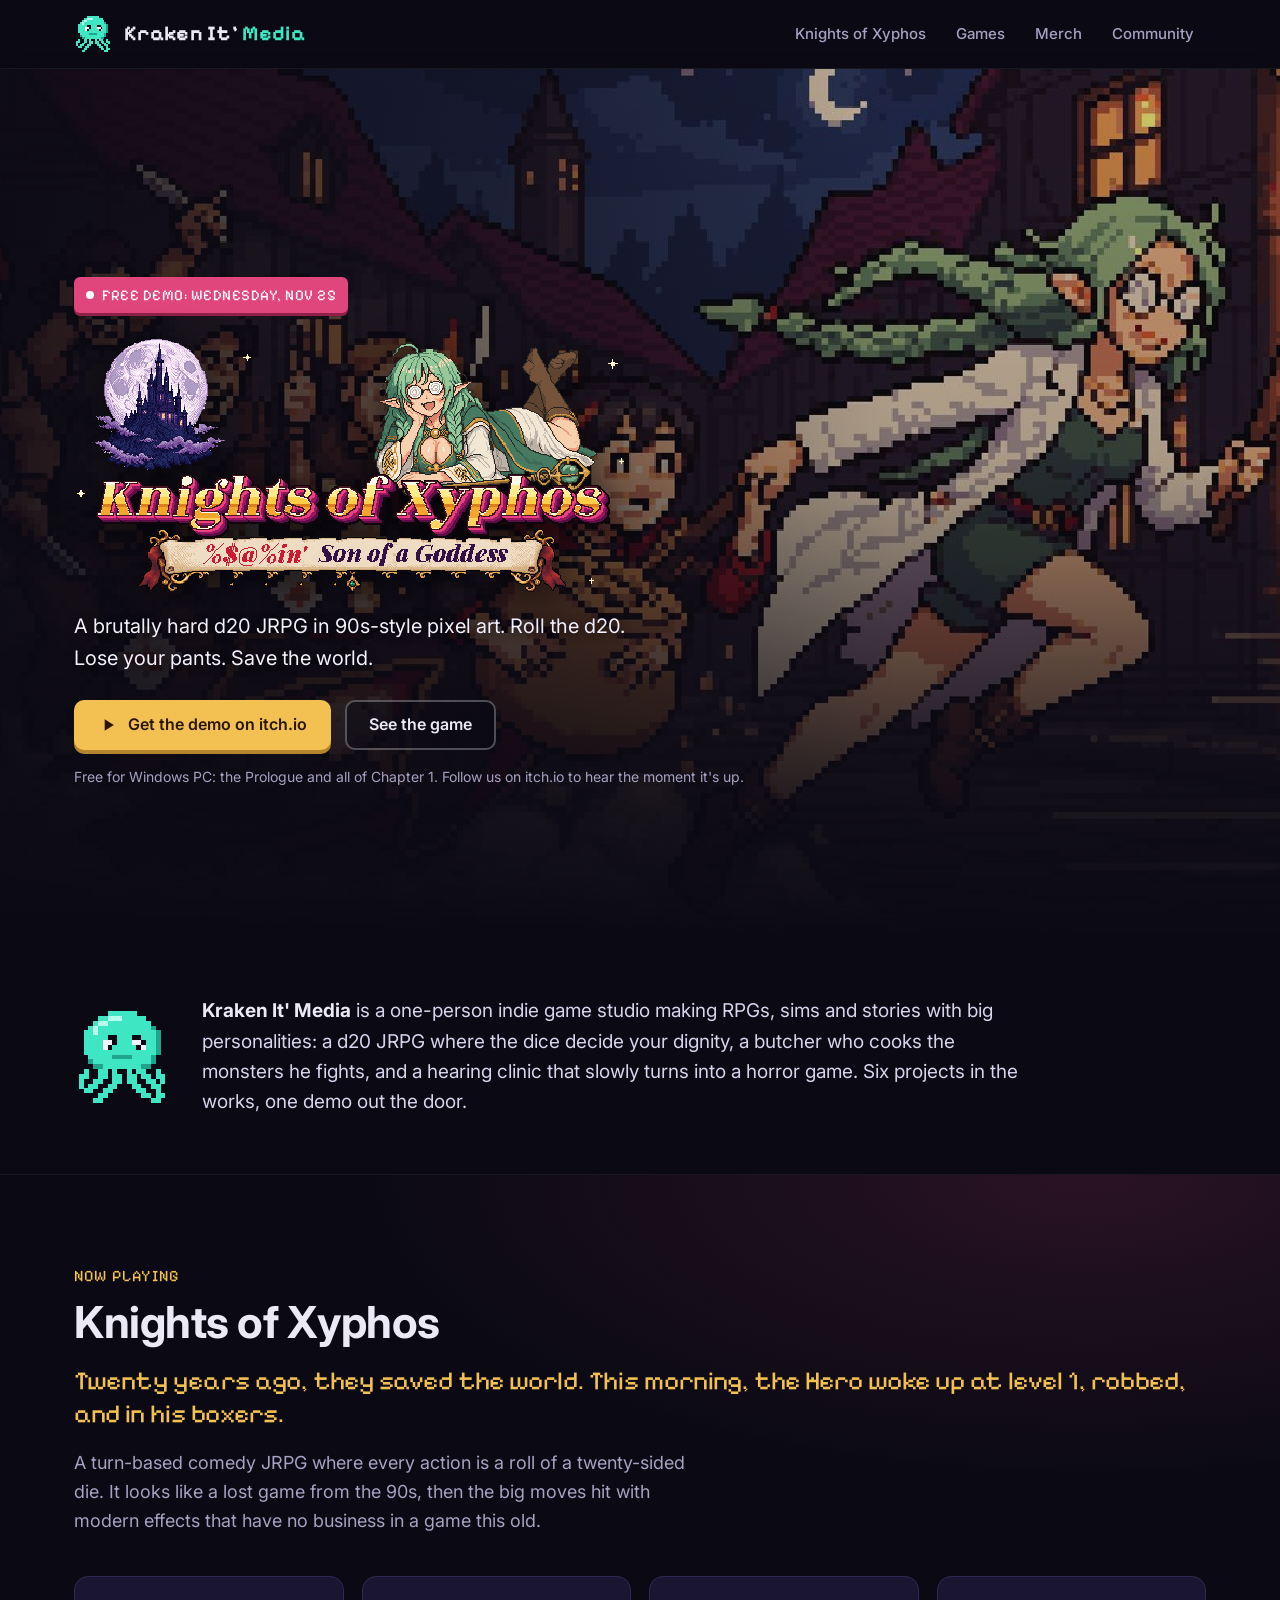
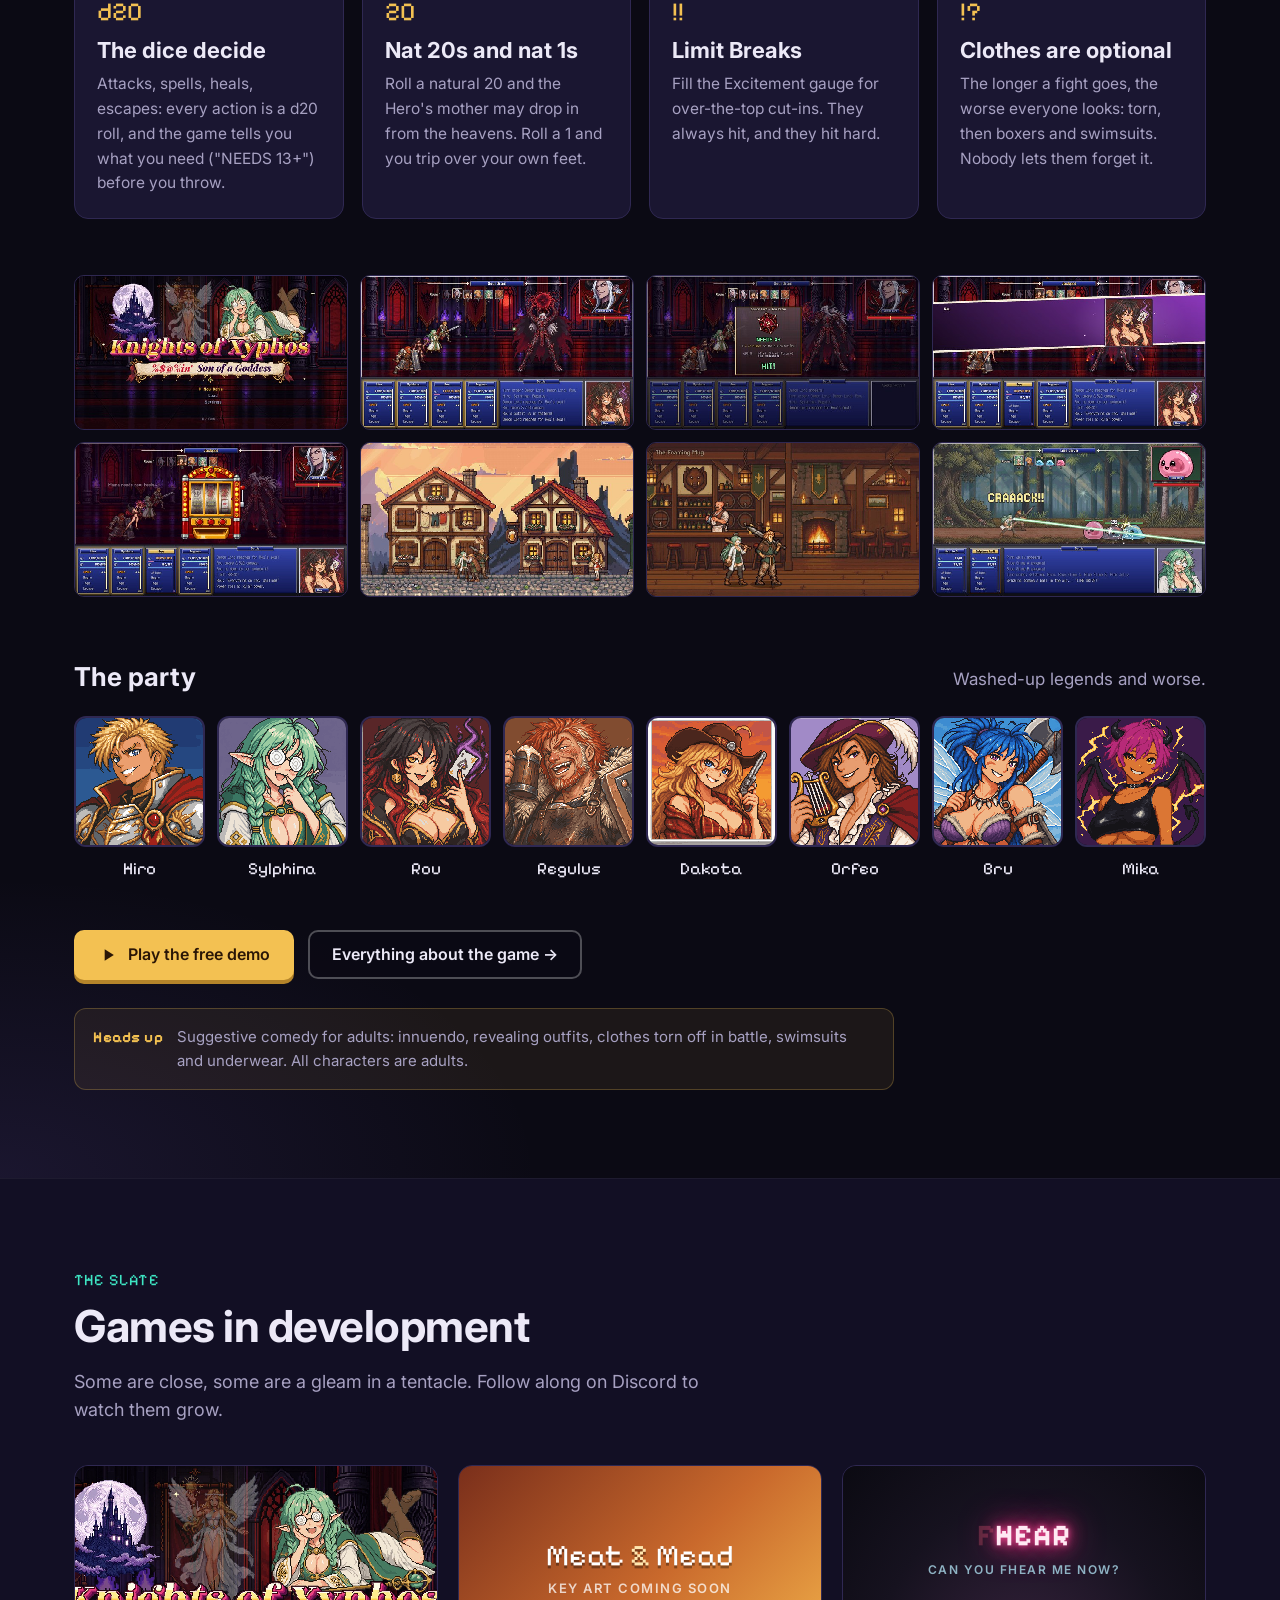
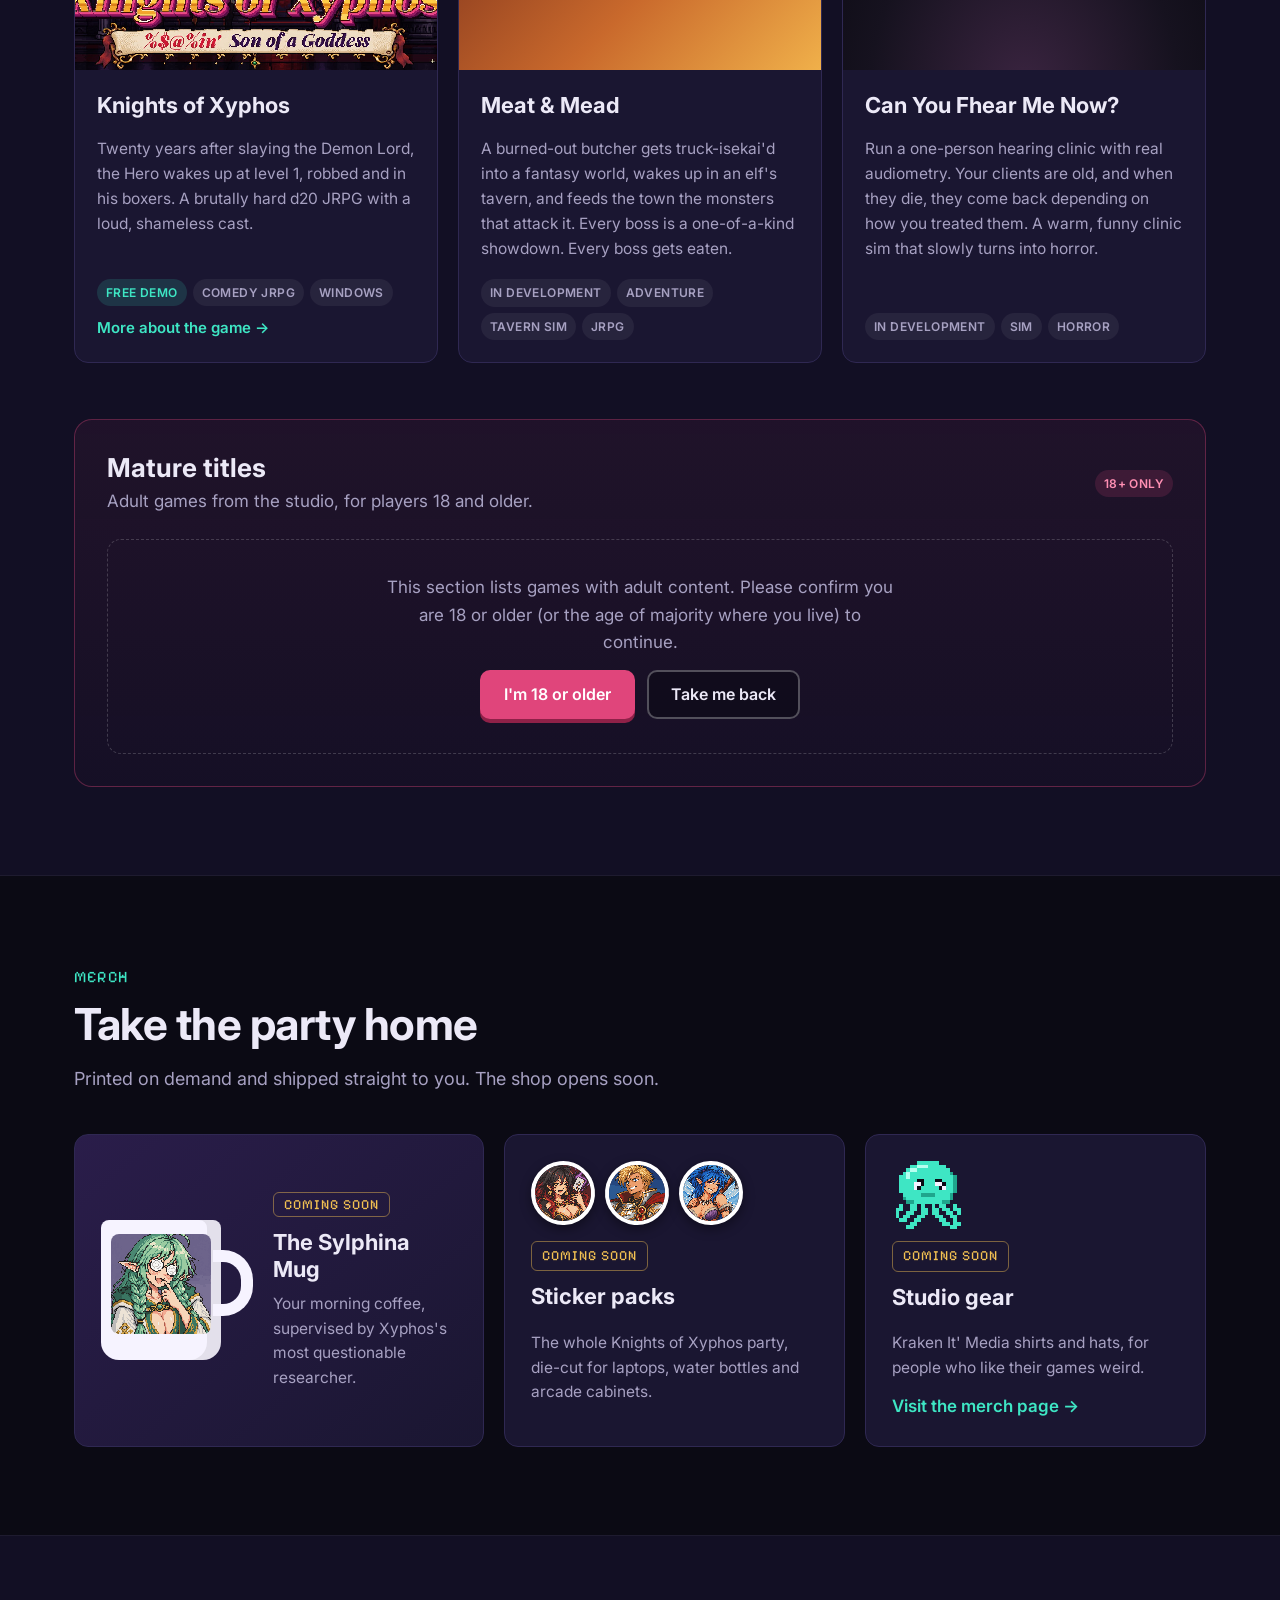
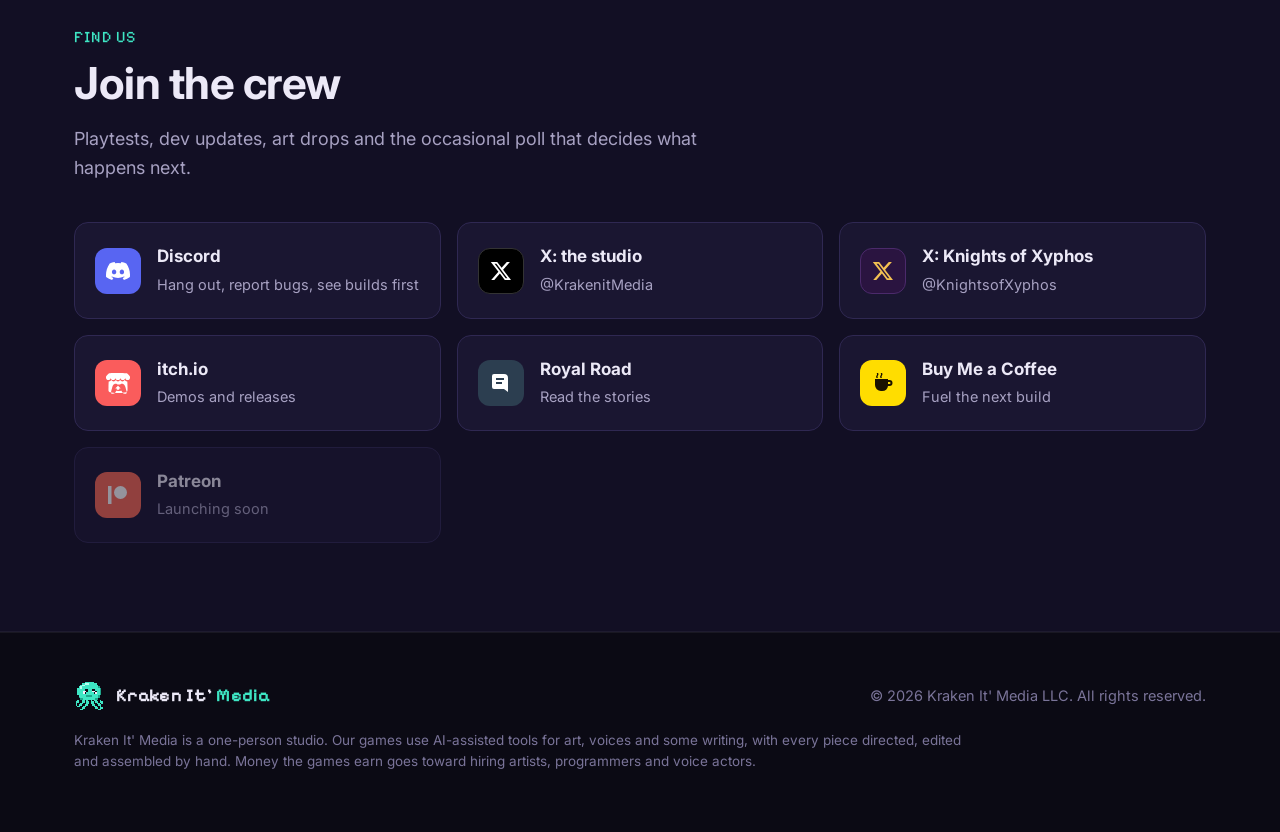
==== commit 9ff70d43: "Copy from the game bibles; Knights of Xyphos page; merch page for Shopify buy buttons; shared CSS/JS" ====
--- a/index.html
+++ b/index.html
@@ -4,11 +4,11 @@
 <meta charset="utf-8">
 <meta name="viewport" content="width=device-width, initial-scale=1">
 <title>Kraken It' Media | Indie games from the deep</title>
-<meta name="description" content="Kraken It' Media is an independent game studio. Knights of Xyphos, a pixel-art fantasy RPG where every attack is a d20 roll you can see, has a free demo out now on itch.io.">
+<meta name="description" content="Kraken It' Media is a one-person indie game studio. Knights of Xyphos, a brutally hard d20 JRPG in 90s-style pixel art, has a free demo on itch.io.">
 <meta property="og:type" content="website">
 <meta property="og:site_name" content="Kraken It' Media">
 <meta property="og:title" content="Knights of Xyphos | free demo from Kraken It' Media">
-<meta property="og:description" content="A pixel-art fantasy RPG where every attack is a d20 roll you can see. Play the free demo on itch.io.">
+<meta property="og:description" content="A brutally hard d20 JRPG in 90s-style pixel art. Roll the d20. Lose your pants. Save the world.">
 <meta property="og:image" content="https://krakenitmedia.com/assets/kox/social_card_1200x630.jpg">
 <meta property="og:url" content="https://krakenitmedia.com/">
 <meta name="twitter:card" content="summary_large_image">
@@ -20,224 +20,22 @@
 <link rel="preconnect" href="https://fonts.googleapis.com">
 <link rel="preconnect" href="https://fonts.gstatic.com" crossorigin>
 <link href="https://fonts.googleapis.com/css2?family=Inter:wght@400;500;600;700&family=Pixelify+Sans:wght@500;700&display=swap" rel="stylesheet">
-<style>
-:root{
-  --ink:#0b0a14; --deep:#120f24; --panel:#1a1631; --panel-2:#221d3f; --line:#2f2852;
-  --text:#ece9f7; --muted:#a7a1c2; --dim:#7a7499;
-  --teal:#3ee6c4; --teal-d:#1fa58c;
-  --rose:#e0457b; --gold:#f3c152; --violet:#8b6cf0;
-  --radius:14px; --max:1180px;
-  --pixel:"Pixelify Sans", ui-monospace, monospace;
-  --sans:"Inter", system-ui, -apple-system, "Segoe UI", sans-serif;
-}
-*{box-sizing:border-box}
-html{scroll-behavior:smooth}
-@media (prefers-reduced-motion:reduce){html{scroll-behavior:auto}*{transition:none!important;animation:none!important}}
-body{margin:0;background:var(--ink);color:var(--text);font-family:var(--sans);font-size:17px;line-height:1.6;-webkit-font-smoothing:antialiased}
-img{max-width:100%;height:auto;display:block}
-a{color:var(--teal);text-decoration:none}
-a:hover{text-decoration:underline}
-.wrap{max-width:var(--max);margin:0 auto;padding:0 24px}
-.pixel{image-rendering:pixelated}
-.skip{position:absolute;left:-999px;top:8px;background:var(--teal);color:var(--ink);padding:8px 14px;border-radius:8px;z-index:100}
-.skip:focus{left:8px}
-:focus-visible{outline:3px solid var(--gold);outline-offset:3px;border-radius:6px}
-
-/* ---------- nav ---------- */
-.nav{position:sticky;top:0;z-index:50;background:rgba(11,10,20,.82);backdrop-filter:blur(10px);-webkit-backdrop-filter:blur(10px);border-bottom:1px solid rgba(255,255,255,.06)}
-.nav .wrap{display:flex;align-items:center;gap:20px;height:68px}
-.brand{display:flex;align-items:center;gap:12px;color:var(--text);font-family:var(--pixel);font-weight:700;font-size:21px;letter-spacing:.3px;white-space:nowrap}
-.brand:hover{text-decoration:none}
-.brand img{width:38px;height:auto}
-.brand span em{font-style:normal;color:var(--teal)}
-.nav ul{list-style:none;display:flex;gap:6px;margin:0 0 0 auto;padding:0}
-.nav ul a{display:block;padding:8px 12px;border-radius:8px;color:var(--muted);font-weight:500;font-size:15px}
-.nav ul a:hover{color:var(--text);background:rgba(255,255,255,.05);text-decoration:none}
-.menu-btn{display:none;margin-left:auto;background:none;border:1px solid var(--line);color:var(--text);border-radius:8px;padding:8px 12px;font:inherit;font-size:15px;cursor:pointer}
-
-/* ---------- buttons ---------- */
-.btn{display:inline-flex;align-items:center;gap:10px;padding:13px 22px;border-radius:10px;font-weight:600;font-size:16px;border:2px solid transparent;cursor:pointer;transition:transform .12s ease, background .15s ease, border-color .15s ease;font-family:var(--sans);line-height:1.2}
-.btn:hover{text-decoration:none;transform:translateY(-1px)}
-.btn-primary{background:var(--gold);color:#2a1606;box-shadow:0 4px 0 #b4842a}
-.btn-primary:hover{background:#ffd06b}
-.btn-ghost{background:rgba(11,10,20,.55);color:var(--text);border-color:rgba(255,255,255,.28)}
-.btn-ghost:hover{border-color:var(--text)}
-.btn-teal{background:var(--teal);color:var(--ink);box-shadow:0 4px 0 var(--teal-d)}
-.btn svg{width:20px;height:20px;flex:none}
-
-/* ---------- hero ---------- */
-.hero{position:relative;min-height:620px;display:flex;align-items:flex-end;overflow:hidden;isolation:isolate}
-.hero-bg{position:absolute;inset:0;z-index:-2;background:url("assets/kox/art/chase.jpg") 70% 40%/cover no-repeat;image-rendering:pixelated}
-.hero::after{content:"";position:absolute;inset:0;z-index:-1;background:linear-gradient(180deg,rgba(11,10,20,.2) 0%,rgba(11,10,20,.3) 45%,rgba(11,10,20,.9) 85%,var(--ink) 100%),linear-gradient(90deg,rgba(11,10,20,.85) 0%,rgba(11,10,20,.35) 45%,rgba(11,10,20,0) 70%)}
-.hero .wrap{width:100%;padding-top:120px;padding-bottom:64px}
-.badge{display:inline-flex;align-items:center;gap:8px;font-family:var(--pixel);font-size:15px;letter-spacing:.5px;text-transform:uppercase;background:var(--rose);color:#fff;padding:6px 12px;border-radius:6px;box-shadow:0 3px 0 #8f2148}
-.badge .dot{width:8px;height:8px;border-radius:50%;background:#fff;animation:pulse 1.6s infinite}
-@keyframes pulse{50%{opacity:.25}}
-.hero-logo{width:min(560px,92%);margin:18px 0 8px;filter:drop-shadow(0 6px 18px rgba(0,0,0,.6))}
-.hero p.lede{font-size:20px;max-width:560px;color:#f3f0ff;margin:6px 0 26px;text-shadow:0 2px 10px rgba(0,0,0,.7)}
-.hero .ctas{display:flex;flex-wrap:wrap;gap:14px}
-.hero small{display:block;margin-top:16px;color:var(--muted);font-size:14px}
-
-/* ---------- sections ---------- */
-section{padding:88px 0}
-.eyebrow{font-family:var(--pixel);color:var(--teal);font-size:16px;letter-spacing:1.2px;text-transform:uppercase;margin:0 0 10px}
-h2{font-size:clamp(30px,4vw,44px);line-height:1.12;margin:0 0 16px;letter-spacing:-.5px}
-h3{font-size:22px;margin:0 0 8px;line-height:1.25}
-.sub{color:var(--muted);max-width:640px;margin:0 0 40px;font-size:18px}
-
-/* studio strip */
-.studio{padding:56px 0;border-bottom:1px solid rgba(255,255,255,.06)}
-.studio .wrap{display:grid;grid-template-columns:auto 1fr;gap:32px;align-items:center}
-.studio img{width:96px}
-.studio p{margin:0;font-size:19px;color:#d9d4ee;max-width:820px}
-.studio strong{color:var(--text)}
-
-/* xyphos */
-.kox{background:radial-gradient(1200px 500px at 85% 0%,rgba(224,69,123,.14),transparent 60%),radial-gradient(900px 500px at 0% 100%,rgba(139,108,240,.12),transparent 60%)}
-.kox .eyebrow{color:var(--gold)}
-.feature-grid{display:grid;grid-template-columns:repeat(4,1fr);gap:18px;margin:0 0 56px}
-.feature{background:var(--panel);border:1px solid var(--line);border-radius:var(--radius);padding:22px}
-.feature .ico{font-family:var(--pixel);font-size:26px;color:var(--gold);line-height:1;margin-bottom:12px}
-.feature p{margin:0;color:var(--muted);font-size:15.5px}
-.gallery{display:grid;grid-template-columns:repeat(4,1fr);gap:12px}
-.gallery button{all:unset;cursor:zoom-in;display:block;border-radius:10px;overflow:hidden;border:1px solid var(--line);position:relative;aspect-ratio:16/9;background:var(--panel)}
-.gallery button:focus-visible{outline:3px solid var(--gold);outline-offset:3px}
-.gallery img{width:100%;height:100%;object-fit:cover;image-rendering:pixelated;transition:transform .3s ease}
-.gallery button:hover img{transform:scale(1.05)}
-.gallery button span{position:absolute;left:0;right:0;bottom:0;padding:22px 10px 8px;font-size:13px;color:#fff;background:linear-gradient(transparent,rgba(0,0,0,.8));opacity:0;transition:opacity .2s}
-.gallery button:hover span,.gallery button:focus-visible span{opacity:1}
-.cast-head{display:flex;align-items:end;justify-content:space-between;gap:20px;margin:64px 0 22px}
-.cast-head h3{font-size:26px;margin:0}
-.cast-head p{margin:0;color:var(--muted)}
-.cast{display:grid;grid-template-columns:repeat(8,1fr);gap:12px}
-.cast figure{margin:0;text-align:center}
-.cast img{width:100%;aspect-ratio:1;object-fit:cover;border-radius:12px;border:2px solid var(--line);image-rendering:pixelated;background:var(--panel)}
-.cast figcaption{font-family:var(--pixel);font-size:17px;margin-top:8px}
-.art-strip{display:grid;grid-template-columns:2fr 1fr 1fr;gap:12px;margin-top:56px}
-.art-strip button{all:unset;cursor:zoom-in;border-radius:12px;overflow:hidden;border:1px solid var(--line)}
-.art-strip img{width:100%;height:100%;object-fit:cover;image-rendering:pixelated;aspect-ratio:16/9}
-.art-strip button:first-child img{aspect-ratio:auto}
-.kox-cta{margin-top:48px;display:flex;flex-wrap:wrap;gap:14px;align-items:center}
-
-/* games */
-.games{background:var(--deep);border-top:1px solid rgba(255,255,255,.05);border-bottom:1px solid rgba(255,255,255,.05)}
-.game-grid{display:grid;grid-template-columns:repeat(3,1fr);gap:20px}
-.card{background:var(--panel);border:1px solid var(--line);border-radius:var(--radius);overflow:hidden;display:flex;flex-direction:column}
-.card .art{aspect-ratio:16/9;position:relative;display:flex;align-items:center;justify-content:center;text-align:center;padding:20px;overflow:hidden}
-.card .art img{position:absolute;inset:0;width:100%;height:100%;object-fit:cover;image-rendering:pixelated}
-.card .art .ph{font-family:var(--pixel);font-size:30px;line-height:1.05;color:#fff;text-shadow:0 3px 0 rgba(0,0,0,.35);position:relative}
-.card .art .ph small{display:block;font-size:13px;letter-spacing:1.5px;text-transform:uppercase;opacity:.75;margin-top:10px;font-family:var(--sans);font-weight:600;text-shadow:none}
-.card .body{padding:22px;display:flex;flex-direction:column;gap:10px;flex:1}
-.card p{margin:0;color:var(--muted);font-size:15.5px}
-.tags{display:flex;flex-wrap:wrap;gap:6px;margin-top:auto;padding-top:8px}
-.tag{font-size:12px;font-weight:600;letter-spacing:.4px;text-transform:uppercase;padding:4px 9px;border-radius:999px;background:rgba(255,255,255,.06);color:var(--muted)}
-.tag.live{background:rgba(62,230,196,.14);color:var(--teal)}
-.tag.adult{background:rgba(224,69,123,.16);color:#ff8fb3}
-.card .more{font-weight:600;font-size:15px}
-.ph-mm{background:linear-gradient(135deg,#7a2f1b,#c9692c 55%,#f0b04a)}
-.ph-fhear{background:linear-gradient(135deg,#0f4c6e,#2189a8 55%,#7fd6d0)}
-.ph-lb{background:linear-gradient(135deg,#1d2b6b,#2f6b3e 60%,#d9b63a)}
-.ph-lh{background:linear-gradient(135deg,#3b0d1f,#8c1c3d 55%,#d8a03a)}
-.ph-sl{background:radial-gradient(circle at 70% 30%,#c06bff 0,#4b1d8f 30%,#0c0a28 70%)}
-
-/* mature gate */
-.mature{margin-top:56px;border:1px solid rgba(224,69,123,.35);border-radius:18px;padding:32px;background:linear-gradient(180deg,rgba(224,69,123,.07),rgba(224,69,123,.02))}
-.mature-head{display:flex;flex-wrap:wrap;align-items:center;justify-content:space-between;gap:16px;margin-bottom:24px}
-.mature-head h3{font-size:26px;margin:0}
-.mature-head p{margin:4px 0 0;color:var(--muted)}
-.gate{display:flex;flex-direction:column;align-items:center;text-align:center;gap:14px;padding:34px 16px;border:1px dashed rgba(255,255,255,.18);border-radius:14px}
-.gate p{margin:0;color:var(--muted);max-width:520px}
-.gate .row{display:flex;gap:12px;flex-wrap:wrap;justify-content:center}
-.btn-rose{background:var(--rose);color:#fff;box-shadow:0 4px 0 #8f2148}
-.mature-list[hidden]{display:none}
-.mature .note{margin:20px 0 0;font-size:14px;color:var(--dim)}
-
-/* merch */
-.merch-grid{display:grid;grid-template-columns:1.2fr 1fr 1fr;gap:20px}
-.merch{background:var(--panel);border:1px solid var(--line);border-radius:var(--radius);padding:26px;display:flex;flex-direction:column;gap:12px;position:relative;overflow:hidden}
-.merch.big{background:linear-gradient(140deg,#2a1d4a,#1a1631);flex-direction:row;align-items:center;gap:22px}
-.merch .mug{width:150px;flex:none;position:relative}
-.merch .mug .cup{width:120px;height:140px;background:#f6f3ff;border-radius:8px 8px 18px 18px;position:relative;overflow:hidden;box-shadow:inset -14px 0 0 rgba(0,0,0,.08)}
-.merch .mug .cup img{position:absolute;inset:14px 10px auto;width:100px;border-radius:8px;image-rendering:pixelated}
-.merch .mug .handle{position:absolute;left:112px;top:30px;width:40px;height:66px;border:12px solid #f6f3ff;border-left:none;border-radius:0 30px 30px 0}
-.merch p{margin:0;color:var(--muted);font-size:15.5px}
-.soon{align-self:flex-start;font-family:var(--pixel);font-size:14px;text-transform:uppercase;letter-spacing:1px;color:var(--gold);border:1px solid rgba(243,193,82,.45);padding:3px 10px;border-radius:6px}
-.stickers{display:flex;gap:10px;margin-bottom:4px}
-.stickers img{width:64px;height:64px;border-radius:50%;border:4px solid #fff;object-fit:cover;image-rendering:pixelated;transform:rotate(-6deg);box-shadow:0 4px 12px rgba(0,0,0,.4)}
-.stickers img:nth-child(2){transform:rotate(5deg)}
-.stickers img:nth-child(3){transform:rotate(-2deg)}
-
-/* community */
-.links{display:grid;grid-template-columns:repeat(3,1fr);gap:16px}
-.link{display:flex;align-items:center;gap:16px;padding:20px;border-radius:var(--radius);background:var(--panel);border:1px solid var(--line);color:var(--text);transition:border-color .15s, transform .12s}
-.link:hover{text-decoration:none;border-color:var(--teal);transform:translateY(-2px)}
-.link .lg{width:46px;height:46px;border-radius:12px;display:flex;align-items:center;justify-content:center;flex:none}
-.link .lg svg{width:24px;height:24px}
-.link b{display:block;font-size:17px}
-.link span{color:var(--muted);font-size:14.5px}
-.link.disabled{opacity:.55;pointer-events:none}
-
-/* footer */
-footer{padding:48px 0 60px;border-top:1px solid rgba(255,255,255,.06);color:var(--dim);font-size:14.5px}
-footer .wrap{display:flex;flex-wrap:wrap;gap:20px;align-items:center;justify-content:space-between}
-footer .brand{font-size:18px}
-footer .brand img{width:30px}
-
-/* lightbox */
-.lb{position:fixed;inset:0;z-index:200;background:rgba(5,4,12,.94);display:none;align-items:center;justify-content:center;padding:4vh 4vw;flex-direction:column;gap:14px}
-.lb.open{display:flex}
-.lb img{max-width:100%;max-height:82vh;image-rendering:pixelated;border-radius:8px;box-shadow:0 20px 60px rgba(0,0,0,.6)}
-.lb p{margin:0;color:var(--muted);text-align:center}
-.lb button{position:absolute;background:rgba(255,255,255,.08);border:1px solid rgba(255,255,255,.15);color:#fff;width:48px;height:48px;border-radius:50%;font-size:22px;cursor:pointer;display:flex;align-items:center;justify-content:center}
-.lb button:hover{background:rgba(255,255,255,.16)}
-.lb .x{top:20px;right:20px}
-.lb .prev{left:20px;top:50%}
-.lb .next{right:20px;top:50%}
-
-/* responsive */
-@media (max-width:1020px){
-  .feature-grid{grid-template-columns:repeat(2,1fr)}
-  .cast{grid-template-columns:repeat(4,1fr)}
-  .game-grid{grid-template-columns:repeat(2,1fr)}
-  .merch-grid{grid-template-columns:1fr 1fr}
-  .merch.big{grid-column:1/-1}
-  .links{grid-template-columns:repeat(2,1fr)}
-}
-@media (max-width:760px){
-  body{font-size:16px}
-  .nav ul{display:none;position:absolute;top:68px;left:0;right:0;flex-direction:column;background:var(--ink);border-bottom:1px solid var(--line);padding:10px 16px 16px}
-  .nav ul.open{display:flex}
-  .menu-btn{display:block}
-  .hero{min-height:560px}
-  .hero .wrap{padding-bottom:44px}
-  section{padding:64px 0}
-  .studio .wrap{grid-template-columns:1fr;gap:16px}
-  .studio img{width:72px}
-  .gallery{grid-template-columns:repeat(2,1fr)}
-  .art-strip{grid-template-columns:1fr 1fr}
-  .art-strip button:first-child{grid-column:1/-1}
-  .game-grid,.merch-grid,.links,.feature-grid{grid-template-columns:1fr}
-  .merch.big{flex-direction:column;align-items:flex-start}
-  .mature{padding:22px}
-  .cast-head{flex-direction:column;align-items:flex-start}
-  .lb .prev,.lb .next{top:auto;bottom:24px}
-}
-</style>
+<link rel="stylesheet" href="assets/site.css">
 </head>
 <body>
 <a class="skip" href="#main">Skip to content</a>
 
 <header class="nav">
   <div class="wrap">
-    <a class="brand" href="#top" aria-label="Kraken It' Media home">
+    <a class="brand" href="./" aria-label="Kraken It' Media home">
       <img src="assets/brand/kraken.svg" alt="" class="pixel" width="38" height="34">
       <span>Kraken It' <em>Media</em></span>
     </a>
     <button class="menu-btn" aria-expanded="false" aria-controls="navlinks">Menu</button>
     <ul id="navlinks">
-      <li><a href="#xyphos">Knights of Xyphos</a></li>
+      <li><a href="knights-of-xyphos/">Knights of Xyphos</a></li>
       <li><a href="#games">Games</a></li>
-      <li><a href="#merch">Merch</a></li>
+      <li><a href="merch/">Merch</a></li>
       <li><a href="#community">Community</a></li>
     </ul>
   </div>
@@ -251,17 +49,17 @@
   <div class="wrap">
     <!-- LAUNCH TEXT: change to "Free demo out now" once the demo is live -->
     <span class="badge"><span class="dot"></span>Free demo: Wednesday, Nov 25</span>
-    <img class="hero-logo pixel" src="assets/kox/logo_transparent.png" alt="Knights of Xyphos: %$@%in' Son of a Goddess" width="900" height="435">
-    <p class="lede">A pixel-art fantasy RPG where every attack is a d20 roll you can see, the heroes bet fights on slot machines, and the elf hits a baseball through a slime.</p>
+    <img class="hero-logo pixel" src="assets/kox/logo_transparent.png" alt="Knights of Xyphos: %$@%in' Son of a Goddess" width="1557" height="753">
+    <p class="lede">A brutally hard d20 JRPG in 90s-style pixel art. Roll the d20. Lose your pants. Save the world.</p>
     <div class="ctas">
       <!-- DEMO LINK: point this at the game's own itch.io page once it's published -->
       <a class="btn btn-primary" href="https://krakenitmedia.itch.io/" target="_blank" rel="noopener">
         <svg viewBox="0 0 24 24" fill="currentColor" aria-hidden="true"><path d="M8 5v14l11-7z"/></svg>
         Get the demo on itch.io
       </a>
-      <a class="btn btn-ghost" href="#xyphos">See the game</a>
-    </div>
-    <small>Free to play. Follow us on itch.io to get notified the moment it's up.</small>
+      <a class="btn btn-ghost" href="knights-of-xyphos/">See the game</a>
+    </div>
+    <small>Free for Windows PC: the Prologue and all of Chapter 1. Follow us on itch.io to hear the moment it's up.</small>
   </div>
 </section>
 
@@ -269,7 +67,7 @@
 <section class="studio" aria-label="About the studio">
   <div class="wrap">
     <img src="assets/brand/kraken.svg" alt="" class="pixel" width="96" height="86">
-    <p><strong>Kraken It' Media</strong> is an independent game studio making RPGs, sims and stories with big personalities: pixel-art adventures, tavern-management chaos, and the occasional game about running a hearing clinic. Six projects in the works, one demo out the door.</p>
+    <p><strong>Kraken It' Media</strong> is a one-person indie game studio making RPGs, sims and stories with big personalities: a d20 JRPG where the dice decide your dignity, a butcher who cooks the monsters he fights, and a hearing clinic that slowly turns into a horror game. Six projects in the works, one demo out the door.</p>
   </div>
 </section>
 
@@ -278,33 +76,30 @@
   <div class="wrap">
     <p class="eyebrow">Now playing</p>
     <h2>Knights of Xyphos</h2>
-    <p class="sub">Eight heroes, one Demon Lord, and a party that is mostly held together by spite. Turn-based battles you can read at a glance, written with a sense of humor that doesn't take any of it seriously.</p>
+    <p class="tagline">Twenty years ago, they saved the world. This morning, the Hero woke up at level 1, robbed, and in his boxers.</p>
+    <p class="sub">A turn-based comedy JRPG where every action is a roll of a twenty-sided die. It looks like a lost game from the 90s, then the big moves hit with modern effects that have no business in a game this old.</p>
 
     <div class="feature-grid">
-      <div class="feature"><div class="ico">d20</div><h3>Rolls you can see</h3><p>Every attack is a visible d20 roll. Crits, whiffs and miracles happen right in front of you.</p></div>
-      <div class="feature"><div class="ico">!!</div><h3>Limit Breaks</h3><p>Full-screen cut-ins when a hero finally snaps. Some of them are dignified. Most are not.</p></div>
-      <div class="feature"><div class="ico">777</div><h3>Bet the fight</h3><p>Rou gambles a whole battle on a slot machine. "Everything on red, darling."</p></div>
-      <div class="feature"><div class="ico">&gt;_</div><h3>Commentary included</h3><p>The battle log talks back. Your party has opinions about every hit.</p></div>
+      <div class="feature"><div class="ico">d20</div><h3>The dice decide</h3><p>Attacks, spells, heals, escapes: every action is a d20 roll, and the game tells you what you need ("NEEDS 13+") before you throw.</p></div>
+      <div class="feature"><div class="ico">20</div><h3>Nat 20s and nat 1s</h3><p>Roll a natural 20 and the Hero's mother may drop in from the heavens. Roll a 1 and you trip over your own feet.</p></div>
+      <div class="feature"><div class="ico">!!</div><h3>Limit Breaks</h3><p>Fill the Excitement gauge for over-the-top cut-ins. They always hit, and they hit hard.</p></div>
+      <div class="feature"><div class="ico">!?</div><h3>Clothes are optional</h3><p>The longer a fight goes, the worse everyone looks: torn, then boxers and swimsuits. Nobody lets them forget it.</p></div>
     </div>
 
     <div class="gallery" id="gallery">
       <button data-full="assets/kox/shots/kox_01_title.jpg" data-cap="The title screen"><img src="assets/kox/thumbs/kox_01_title.jpg" alt="The title screen" loading="lazy" width="640" height="360"><span>The title screen</span></button>
-      <button data-full="assets/kox/shots/kox_02_prologue_demon_lord.jpg" data-cap="The Prologue: eight heroes against the Demon Lord"><img src="assets/kox/thumbs/kox_02_prologue_demon_lord.jpg" alt="The Prologue: eight heroes against the Demon Lord" loading="lazy" width="640" height="360"><span>Eight heroes against the Demon Lord</span></button>
+      <button data-full="assets/kox/shots/kox_02_prologue_demon_lord.jpg" data-cap="The Prologue: four legends against the Demon Lord"><img src="assets/kox/thumbs/kox_02_prologue_demon_lord.jpg" alt="The Prologue: four legends against the Demon Lord" loading="lazy" width="640" height="360"><span>Four legends against the Demon Lord</span></button>
       <button data-full="assets/kox/shots/kox_03_d20_roll.jpg" data-cap="Every attack is a d20 roll you can see"><img src="assets/kox/thumbs/kox_03_d20_roll.jpg" alt="Every attack is a d20 roll you can see" loading="lazy" width="640" height="360"><span>Every attack is a d20 roll</span></button>
       <button data-full="assets/kox/shots/kox_04_limit_break.jpg" data-cap="A Limit Break cut-in"><img src="assets/kox/thumbs/kox_04_limit_break.jpg" alt="A Limit Break cut-in" loading="lazy" width="640" height="360"><span>A Limit Break cut-in</span></button>
       <button data-full="assets/kox/shots/kox_05_jackpot.jpg" data-cap="Rou bets the fight on a slot machine"><img src="assets/kox/thumbs/kox_05_jackpot.jpg" alt="Rou bets the fight on a slot machine" loading="lazy" width="640" height="360"><span>Rou bets the fight on a slot machine</span></button>
       <button data-full="assets/kox/shots/kox_06_havenbrook.jpg" data-cap="Havenbrook, the first town"><img src="assets/kox/thumbs/kox_06_havenbrook.jpg" alt="Havenbrook, the first town" loading="lazy" width="640" height="360"><span>Havenbrook, the first town</span></button>
       <button data-full="assets/kox/shots/kox_07_foaming_mug.jpg" data-cap="The Foaming Mug tavern"><img src="assets/kox/thumbs/kox_07_foaming_mug.jpg" alt="The Foaming Mug tavern" loading="lazy" width="640" height="360"><span>The Foaming Mug tavern</span></button>
-      <button data-full="assets/kox/shots/kox_08_morningwood.jpg" data-cap="Morningwood Forest"><img src="assets/kox/thumbs/kox_08_morningwood.jpg" alt="Morningwood Forest" loading="lazy" width="640" height="360"><span>Morningwood Forest</span></button>
-      <button data-full="assets/kox/shots/kox_09_bandit_king_tent.jpg" data-cap="The Bandit King, with the barmaid over the lava"><img src="assets/kox/thumbs/kox_09_bandit_king_tent.jpg" alt="The Bandit King, with the barmaid over the lava" loading="lazy" width="640" height="360"><span>The Bandit King</span></button>
-      <button data-full="assets/kox/shots/kox_10_line_drive.jpg" data-cap="Sylphina hits a baseball through a slime"><img src="assets/kox/thumbs/kox_10_line_drive.jpg" alt="Sylphina hits a baseball through a slime" loading="lazy" width="640" height="360"><span>Sylphina hits a baseball through a slime</span></button>
-      <button data-full="assets/kox/shots/kox_11_sylphina_rooms.jpg" data-cap="Hiro wakes up in the researcher's rooms"><img src="assets/kox/thumbs/kox_11_sylphina_rooms.jpg" alt="Hiro wakes up in the researcher's rooms" loading="lazy" width="640" height="360"><span>The researcher's rooms</span></button>
-      <button data-full="assets/kox/shots/kox_12_forest_fight.jpg" data-cap="A road fight, with commentary"><img src="assets/kox/thumbs/kox_12_forest_fight.jpg" alt="A road fight, with commentary" loading="lazy" width="640" height="360"><span>A road fight, with commentary</span></button>
+      <button data-full="assets/kox/shots/kox_10_line_drive.jpg" data-cap="Sylphina's Line Drive: a baseball, hit like a sniper round"><img src="assets/kox/thumbs/kox_10_line_drive.jpg" alt="Sylphina hits a baseball through a slime" loading="lazy" width="640" height="360"><span>Sylphina's Line Drive</span></button>
     </div>
 
     <div class="cast-head">
       <h3>The party</h3>
-      <p>Heroes, technically.</p>
+      <p>Washed-up legends and worse.</p>
     </div>
     <div class="cast">
       <figure><img src="assets/kox/cast/hiro.png" alt="Hiro" loading="lazy" width="508" height="508"><figcaption>Hiro</figcaption></figure>
@@ -317,19 +112,14 @@
       <figure><img src="assets/kox/cast/mika.png" alt="Mika" loading="lazy" width="576" height="576"><figcaption>Mika</figcaption></figure>
     </div>
 
-    <div class="art-strip" id="art">
-      <button data-full="assets/kox/art/moonshine_a.jpg" data-cap="From the trailer: a round at the Foaming Mug"><img src="assets/kox/art/moonshine_a.jpg" alt="Bru and Dakota toast with jugs of moonshine" loading="lazy"></button>
-      <button data-full="assets/kox/art/rou_aces.jpg" data-cap="From the trailer: Rou holds aces"><img src="assets/kox/art/rou_aces.jpg" alt="Rou fans a hand of aces over a pile of gold" loading="lazy"></button>
-      <button data-full="assets/kox/art/neet.jpg" data-cap="From the trailer: Sylphina, off duty"><img src="assets/kox/art/neet.jpg" alt="Sylphina reading under a blanket surrounded by books" loading="lazy"></button>
-    </div>
-
     <div class="kox-cta">
       <a class="btn btn-primary" href="https://krakenitmedia.itch.io/" target="_blank" rel="noopener">
         <svg viewBox="0 0 24 24" fill="currentColor" aria-hidden="true"><path d="M8 5v14l11-7z"/></svg>
         Play the free demo
       </a>
-      <a class="btn btn-ghost" href="https://discord.gg/khUBjHHwy" target="_blank" rel="noopener">Tell us what you think on Discord</a>
-    </div>
+      <a class="btn btn-ghost" href="knights-of-xyphos/">Everything about the game &rarr;</a>
+    </div>
+    <div class="content-note"><b>Heads up</b><p>Suggestive comedy for adults: innuendo, revealing outfits, clothes torn off in battle, swimsuits and underwear. All characters are adults.</p></div>
   </div>
 </section>
 
@@ -338,32 +128,32 @@
   <div class="wrap">
     <p class="eyebrow">The slate</p>
     <h2>Games in development</h2>
-    <p class="sub">Some are close, some are a gleam in a tentacle. Follow along on Discord to see them grow.</p>
+    <p class="sub">Some are close, some are a gleam in a tentacle. Follow along on Discord to watch them grow.</p>
 
     <div class="game-grid">
       <article class="card">
         <div class="art"><img src="assets/kox/social_card_1200x630.jpg" alt="Knights of Xyphos key art" loading="lazy"></div>
         <div class="body">
           <h3>Knights of Xyphos</h3>
-          <p>Pixel-art fantasy RPG with visible d20 combat, Limit Breaks and a party with no filter.</p>
-          <div class="tags"><span class="tag live">Free demo</span><span class="tag">RPG</span><span class="tag">Pixel art</span></div>
-          <a class="more" href="#xyphos">More about the game &rarr;</a>
+          <p>Twenty years after slaying the Demon Lord, the Hero wakes up at level 1, robbed and in his boxers. A brutally hard d20 JRPG with a loud, shameless cast.</p>
+          <div class="tags"><span class="tag live">Free demo</span><span class="tag">Comedy JRPG</span><span class="tag">Windows</span></div>
+          <a class="more" href="knights-of-xyphos/">More about the game &rarr;</a>
         </div>
       </article>
       <article class="card">
-        <div class="art ph-mm"><div class="ph">Meat &amp; Mead<small>Key art coming soon</small></div></div>
+        <div class="art ph-mm"><div class="ph">Meat <em>&amp;</em> Mead<small>Key art coming soon</small></div></div>
         <div class="body">
           <h3>Meat &amp; Mead</h3>
-          <p>A butcher wakes up in another world. Fight monsters in the dungeon by day, cook them and run the tavern by night. Dave the Diver meets a classic RPG.</p>
-          <div class="tags"><span class="tag">In development</span><span class="tag">Adventure RPG</span><span class="tag">Isekai</span></div>
+          <p>A burned-out butcher gets truck-isekai'd into a fantasy world, wakes up in an elf's tavern, and feeds the town the monsters that attack it. Every boss is a one-of-a-kind showdown. Every boss gets eaten.</p>
+          <div class="tags"><span class="tag">In development</span><span class="tag">Adventure</span><span class="tag">Tavern sim</span><span class="tag">JRPG</span></div>
         </div>
       </article>
       <article class="card">
-        <div class="art ph-fhear"><div class="ph">Can You Fhear<br>Me Now?<small>Key art coming soon</small></div></div>
+        <div class="art ph-fhear"><div class="neon"><span class="dead">F</span>HEAR<span class="sub">Can You Fhear Me Now?</span></div></div>
         <div class="body">
           <h3>Can You Fhear Me Now?</h3>
-          <p>Run a hearing clinic using real audiometry skills. A game anyone can pick up.</p>
-          <div class="tags"><span class="tag">In development</span><span class="tag">Sim</span><span class="tag">Everyone</span></div>
+          <p>Run a one-person hearing clinic with real audiometry. Your clients are old, and when they die, they come back depending on how you treated them. A warm, funny clinic sim that slowly turns into horror.</p>
+          <div class="tags"><span class="tag">In development</span><span class="tag">Sim</span><span class="tag">Horror</span></div>
         </div>
       </article>
     </div>
@@ -382,7 +172,7 @@
         <p>This section lists games with adult content. Please confirm you are 18 or older (or the age of majority where you live) to continue.</p>
         <div class="row">
           <button class="btn btn-rose" id="gate-yes" type="button">I'm 18 or older</button>
-          <a class="btn btn-ghost" href="#merch">Take me back</a>
+          <a class="btn btn-ghost" href="#community">Take me back</a>
         </div>
       </div>
 
@@ -392,39 +182,39 @@
             <div class="art ph-lb"><div class="ph">Lucky Break<small>18+ &middot; in development</small></div></div>
             <div class="body">
               <h3>Lucky Break</h3>
-              <p>An anime turn-based RPG visual novel. Felix has no powers at a university full of them. He does have absurd, reality-bending luck.</p>
-              <div class="tags"><span class="tag adult">18+</span><span class="tag">RPG</span><span class="tag">Visual novel</span></div>
+              <p>Felix Kazama is the one powerless guy in a world full of superpowers. All he has is luck: absurd, constant, clutch luck. Live a semester at Fortuna University by day, dive into the Rift by night, and save the world one ridiculous fight at a time.</p>
+              <div class="tags"><span class="tag adult">18+</span><span class="tag">JRPG</span><span class="tag">Visual novel</span></div>
             </div>
           </article>
           <article class="card">
             <div class="art ph-lh"><div class="ph">Lucky Hand<small>18+ &middot; in development</small></div></div>
             <div class="body">
               <h3>Lucky Hand</h3>
-              <p>A Lucky Break spinoff. Texas Hold'em with superpowers and clothing destruction, a throwback to the classic strip poker games.</p>
-              <div class="tags"><span class="tag adult">18+</span><span class="tag">Card game</span><span class="tag">Spinoff</span></div>
+              <p>Heads-up Texas Hold'em against five mind-controlled dealers from the world of Lucky Break. Every pot you take blasts another piece of her outfit apart. Not strip poker. Explosive poker.</p>
+              <div class="tags"><span class="tag adult">18+</span><span class="tag">Poker</span><span class="tag">Comedy</span></div>
             </div>
           </article>
           <article class="card">
-            <div class="art ph-sl"><div class="ph">StarLust<br>Empires<small>18+ &middot; in development</small></div></div>
+            <div class="art ph-sl"><div class="ph">Starlust<br>Empires<small>18+ &middot; working title</small></div></div>
             <div class="body">
-              <h3>StarLust Empires</h3>
-              <p>Turn-based space conquest in the spirit of Master of Orion. Build an empire, conquer the galaxy.</p>
+              <h3>Starlust Empires</h3>
+              <p>A Master of Orion-style turn-based 4X. Scout, colonize, research, charm, spy on and conquer a galaxy run by eight women who answer to no one.</p>
               <div class="tags"><span class="tag adult">18+</span><span class="tag">4X strategy</span><span class="tag">Space</span></div>
             </div>
           </article>
         </div>
-        <p class="note">Development updates, previews and early builds for our adult titles are posted on <a href="https://subscribestar.adult/presidentkraken" target="_blank" rel="noopener">SubscribeStar (18+)</a>.</p>
-      </div>
-    </div>
-  </div>
-</section>
-
-<!-- ================= MERCH ================= -->
+        <p class="note">Development updates, previews and early builds of our adult titles are posted on <a href="https://subscribestar.adult/presidentkraken" target="_blank" rel="noopener">SubscribeStar (18+)</a>. Every character in every Kraken It' Media game is an adult.</p>
+      </div>
+    </div>
+  </div>
+</section>
+
+<!-- ================= MERCH TEASER ================= -->
 <section id="merch">
   <div class="wrap">
     <p class="eyebrow">Merch</p>
     <h2>Take the party home</h2>
-    <p class="sub">Printed on demand and shipped straight to you. The shop opens soon; join the Discord to hear first.</p>
+    <p class="sub">Printed on demand and shipped straight to you. The shop opens soon.</p>
     <div class="merch-grid">
       <div class="merch big">
         <div class="mug" aria-hidden="true"><div class="cup"><img src="assets/kox/cast/sylphina.png" alt=""></div><div class="handle"></div></div>
@@ -447,6 +237,7 @@
         <span class="soon">Coming soon</span>
         <h3>Studio gear</h3>
         <p>Kraken It' Media shirts and hats, for people who like their games weird.</p>
+        <a class="more" href="merch/" style="margin-top:auto;font-weight:600">Visit the merch page &rarr;</a>
       </div>
     </div>
   </div>
@@ -465,7 +256,11 @@
       </a>
       <a class="link" href="https://x.com/KrakenitMedia" target="_blank" rel="noopener">
         <span class="lg" style="background:#000;border:1px solid #333"><svg viewBox="0 0 24 24" fill="#fff" aria-hidden="true"><path d="M17.8 3h3.1l-6.8 7.7L22 21h-6.2l-4.9-6.4L5.3 21H2.2l7.2-8.3L1.8 3h6.4l4.4 5.8L17.8 3zm-1.1 16.2h1.7L7.4 4.7H5.6l11.1 14.5z"/></svg></span>
-        <div><b>X</b><span>@KrakenitMedia</span></div>
+        <div><b>X: the studio</b><span>@KrakenitMedia</span></div>
+      </a>
+      <a class="link" href="https://x.com/KnightsofXyphos" target="_blank" rel="noopener">
+        <span class="lg" style="background:#2a1440;border:1px solid #4b2a6b"><svg viewBox="0 0 24 24" fill="#f3c152" aria-hidden="true"><path d="M17.8 3h3.1l-6.8 7.7L22 21h-6.2l-4.9-6.4L5.3 21H2.2l7.2-8.3L1.8 3h6.4l4.4 5.8L17.8 3zm-1.1 16.2h1.7L7.4 4.7H5.6l11.1 14.5z"/></svg></span>
+        <div><b>X: Knights of Xyphos</b><span>@KnightsofXyphos</span></div>
       </a>
       <a class="link" href="https://krakenitmedia.itch.io/" target="_blank" rel="noopener">
         <span class="lg" style="background:#fa5c5c"><svg viewBox="0 0 24 24" fill="#fff" aria-hidden="true"><path d="M3.1 2.2C2.1 2.8.1 5.1 0 5.7v1C0 8 1.2 9.1 2.3 9.1c1.3 0 2.4-1.1 2.4-2.4 0 1.3 1 2.4 2.4 2.4 1.3 0 2.3-1.1 2.3-2.4 0 1.3 1.1 2.4 2.5 2.4h.1c1.3 0 2.5-1.1 2.5-2.4 0 1.3 1 2.4 2.3 2.4 1.3 0 2.4-1.1 2.4-2.4 0 1.3 1.1 2.4 2.4 2.4C23 9.1 24 8 24 6.7v-1c-.1-.6-2.1-2.9-3.1-3.5-3.1-.1-5.3-.1-8.9-.2-3.6 0-8.5.1-8.9.2zm6.8 6.9a2.7 2.7 0 0 1-4.6 0 2.7 2.7 0 0 1-2.3 1.3h-.3c-.2 2.3-.2 4.7-.2 5.4 0 3.8-.4 4.8 1.5 5.4 1.9.6 4.6.7 6.6.7h2.8c2 0 4.7-.1 6.6-.7 1.9-.6 1.5-1.6 1.5-5.4 0-.7 0-3.1-.2-5.4h-.3c-1 0-1.8-.5-2.3-1.3a2.7 2.7 0 0 1-4.6 0A2.7 2.7 0 0 1 12 10.4a2.7 2.7 0 0 1-2.1-1.3zm-.6 3.6c.8 0 1.5 0 2.4.9l1.1-.1 1.1.1c.9-.9 1.6-.9 2.4-.9.4 0 1.9 0 3 3l1.1 4c.8 3-.3 3.1-1.6 3.1-2-.1-3.1-1.5-3.1-3a26 26 0 0 1-5.7 0c0 1.5-1.1 2.9-3.1 3-1.3 0-2.4-.1-1.6-3.1l1.1-4c1-3 2.6-3 2.9-3zM12 14.8s-2.3 2.1-2.7 2.8l1.5-.1v1.3h2.4v-1.3l1.5.1c-.4-.7-2.7-2.8-2.7-2.8z"/></svg></span>
@@ -491,12 +286,12 @@
 
 <footer>
   <div class="wrap">
-    <a class="brand" href="#top"><img src="assets/brand/kraken.svg" alt="" class="pixel" width="30" height="27"><span>Kraken It' <em>Media</em></span></a>
+    <a class="brand" href="./"><img src="assets/brand/kraken.svg" alt="" class="pixel" width="30" height="27"><span>Kraken It' <em>Media</em></span></a>
     <span>&copy; <span id="yr">2026</span> Kraken It' Media LLC. All rights reserved.</span>
+    <p class="ai">Kraken It' Media is a one-person studio. Our games use AI-assisted tools for art, voices and some writing, with every piece directed, edited and assembled by hand. Money the games earn goes toward hiring artists, programmers and voice actors.</p>
   </div>
 </footer>
 
-<!-- lightbox -->
 <div class="lb" id="lb" role="dialog" aria-modal="true" aria-label="Image viewer">
   <button class="x" type="button" aria-label="Close">&times;</button>
   <button class="prev" type="button" aria-label="Previous image">&#8249;</button>
@@ -505,45 +300,6 @@
   <button class="next" type="button" aria-label="Next image">&#8250;</button>
 </div>
 
-<script>
-(function(){
-  document.getElementById('yr').textContent = new Date().getFullYear();
-
-  // mobile menu
-  var btn = document.querySelector('.menu-btn'), list = document.getElementById('navlinks');
-  btn.addEventListener('click', function(){
-    var open = list.classList.toggle('open');
-    btn.setAttribute('aria-expanded', open);
-  });
-  list.addEventListener('click', function(e){ if(e.target.tagName==='A'){ list.classList.remove('open'); btn.setAttribute('aria-expanded', false);} });
-
-  // age gate (remembered per browser when storage is available)
-  var KEY='kim_age_ok', gate=document.getElementById('gate'), mlist=document.getElementById('mature-list');
-  function reveal(){ gate.hidden=true; gate.style.display='none'; mlist.hidden=false; }
-  try{ if(localStorage.getItem(KEY)==='1') reveal(); }catch(e){}
-  document.getElementById('gate-yes').addEventListener('click', function(){
-    try{ localStorage.setItem(KEY,'1'); }catch(e){}
-    reveal();
-  });
-
-  // lightbox
-  var items = Array.prototype.slice.call(document.querySelectorAll('#gallery button, #art button'));
-  var lb=document.getElementById('lb'), img=document.getElementById('lb-img'), cap=document.getElementById('lb-cap'), idx=0, last=null;
-  function show(i){ idx=(i+items.length)%items.length; var b=items[idx]; img.src=b.dataset.full; img.alt=b.dataset.cap; cap.textContent=b.dataset.cap; }
-  function open(i){ last=document.activeElement; show(i); lb.classList.add('open'); document.body.style.overflow='hidden'; lb.querySelector('.x').focus(); }
-  function close(){ lb.classList.remove('open'); document.body.style.overflow=''; img.src=''; if(last) last.focus(); }
-  items.forEach(function(b,i){ b.addEventListener('click', function(){ open(i); }); });
-  lb.querySelector('.x').addEventListener('click', close);
-  lb.querySelector('.prev').addEventListener('click', function(){ show(idx-1); });
-  lb.querySelector('.next').addEventListener('click', function(){ show(idx+1); });
-  lb.addEventListener('click', function(e){ if(e.target===lb) close(); });
-  document.addEventListener('keydown', function(e){
-    if(!lb.classList.contains('open')) return;
-    if(e.key==='Escape') close();
-    if(e.key==='ArrowLeft') show(idx-1);
-    if(e.key==='ArrowRight') show(idx+1);
-  });
-})();
-</script>
+<script src="assets/site.js"></script>
 </body>
 </html>
--- a/assets/site.css
+++ b/assets/site.css
@@ -0,0 +1,269 @@
+:root{
+  --ink:#0b0a14; --deep:#120f24; --panel:#1a1631; --panel-2:#221d3f; --line:#2f2852;
+  --text:#ece9f7; --muted:#a7a1c2; --dim:#7a7499;
+  --teal:#3ee6c4; --teal-d:#1fa58c;
+  --rose:#e0457b; --gold:#f3c152; --violet:#8b6cf0;
+  --radius:14px; --max:1180px;
+  --pixel:"Pixelify Sans", ui-monospace, monospace;
+  --sans:"Inter", system-ui, -apple-system, "Segoe UI", sans-serif;
+}
+*{box-sizing:border-box}
+html{scroll-behavior:smooth}
+@media (prefers-reduced-motion:reduce){html{scroll-behavior:auto}*{transition:none!important;animation:none!important}}
+body{margin:0;background:var(--ink);color:var(--text);font-family:var(--sans);font-size:17px;line-height:1.6;-webkit-font-smoothing:antialiased}
+img{max-width:100%;height:auto;display:block}
+a{color:var(--teal);text-decoration:none}
+a:hover{text-decoration:underline}
+.wrap{max-width:var(--max);margin:0 auto;padding:0 24px}
+.pixel{image-rendering:pixelated}
+.skip{position:absolute;left:-999px;top:8px;background:var(--teal);color:var(--ink);padding:8px 14px;border-radius:8px;z-index:100}
+.skip:focus{left:8px}
+:focus-visible{outline:3px solid var(--gold);outline-offset:3px;border-radius:6px}
+
+/* ---------- nav ---------- */
+.nav{position:sticky;top:0;z-index:50;background:rgba(11,10,20,.82);backdrop-filter:blur(10px);-webkit-backdrop-filter:blur(10px);border-bottom:1px solid rgba(255,255,255,.06)}
+.nav .wrap{display:flex;align-items:center;gap:20px;height:68px}
+.brand{display:flex;align-items:center;gap:12px;color:var(--text);font-family:var(--pixel);font-weight:700;font-size:21px;letter-spacing:.3px;white-space:nowrap}
+.brand:hover{text-decoration:none}
+.brand img{width:38px;height:auto}
+.brand span em{font-style:normal;color:var(--teal)}
+.nav ul{list-style:none;display:flex;gap:6px;margin:0 0 0 auto;padding:0}
+.nav ul a{display:block;padding:8px 12px;border-radius:8px;color:var(--muted);font-weight:500;font-size:15px}
+.nav ul a:hover{color:var(--text);background:rgba(255,255,255,.05);text-decoration:none}
+.menu-btn{display:none;margin-left:auto;background:none;border:1px solid var(--line);color:var(--text);border-radius:8px;padding:8px 12px;font:inherit;font-size:15px;cursor:pointer}
+
+/* ---------- buttons ---------- */
+.btn{display:inline-flex;align-items:center;gap:10px;padding:13px 22px;border-radius:10px;font-weight:600;font-size:16px;border:2px solid transparent;cursor:pointer;transition:transform .12s ease, background .15s ease, border-color .15s ease;font-family:var(--sans);line-height:1.2}
+.btn:hover{text-decoration:none;transform:translateY(-1px)}
+.btn-primary{background:var(--gold);color:#2a1606;box-shadow:0 4px 0 #b4842a}
+.btn-primary:hover{background:#ffd06b}
+.btn-ghost{background:rgba(11,10,20,.55);color:var(--text);border-color:rgba(255,255,255,.28)}
+.btn-ghost:hover{border-color:var(--text)}
+.btn-teal{background:var(--teal);color:var(--ink);box-shadow:0 4px 0 var(--teal-d)}
+.btn svg{width:20px;height:20px;flex:none}
+
+/* ---------- hero ---------- */
+.hero{position:relative;min-height:620px;display:flex;align-items:flex-end;overflow:hidden;isolation:isolate}
+.hero-bg{position:absolute;inset:0;z-index:-2;background:url("kox/art/chase.jpg") 70% 40%/cover no-repeat;image-rendering:pixelated}
+.hero::after{content:"";position:absolute;inset:0;z-index:-1;background:linear-gradient(180deg,rgba(11,10,20,.2) 0%,rgba(11,10,20,.3) 45%,rgba(11,10,20,.9) 85%,var(--ink) 100%),linear-gradient(90deg,rgba(11,10,20,.85) 0%,rgba(11,10,20,.35) 45%,rgba(11,10,20,0) 70%)}
+.hero .wrap{width:100%;padding-top:120px;padding-bottom:64px}
+.badge{display:inline-flex;align-items:center;gap:8px;font-family:var(--pixel);font-size:15px;letter-spacing:.5px;text-transform:uppercase;background:var(--rose);color:#fff;padding:6px 12px;border-radius:6px;box-shadow:0 3px 0 #8f2148}
+.badge .dot{width:8px;height:8px;border-radius:50%;background:#fff;animation:pulse 1.6s infinite}
+@keyframes pulse{50%{opacity:.25}}
+.hero-logo{width:min(560px,92%);margin:18px 0 8px;filter:drop-shadow(0 6px 18px rgba(0,0,0,.6))}
+.hero p.lede{font-size:20px;max-width:560px;color:#f3f0ff;margin:6px 0 26px;text-shadow:0 2px 10px rgba(0,0,0,.7)}
+.hero .ctas{display:flex;flex-wrap:wrap;gap:14px}
+.hero small{display:block;margin-top:16px;color:var(--muted);font-size:14px}
+
+/* ---------- sections ---------- */
+section{padding:88px 0}
+.eyebrow{font-family:var(--pixel);color:var(--teal);font-size:16px;letter-spacing:1.2px;text-transform:uppercase;margin:0 0 10px}
+h2{font-size:clamp(30px,4vw,44px);line-height:1.12;margin:0 0 16px;letter-spacing:-.5px}
+h3{font-size:22px;margin:0 0 8px;line-height:1.25}
+.sub{color:var(--muted);max-width:640px;margin:0 0 40px;font-size:18px}
+
+/* studio strip */
+.studio{padding:56px 0;border-bottom:1px solid rgba(255,255,255,.06)}
+.studio .wrap{display:grid;grid-template-columns:auto 1fr;gap:32px;align-items:center}
+.studio img{width:96px}
+.studio p{margin:0;font-size:19px;color:#d9d4ee;max-width:820px}
+.studio strong{color:var(--text)}
+
+/* xyphos */
+.kox{background:radial-gradient(1200px 500px at 85% 0%,rgba(224,69,123,.14),transparent 60%),radial-gradient(900px 500px at 0% 100%,rgba(139,108,240,.12),transparent 60%)}
+.kox .eyebrow{color:var(--gold)}
+.feature-grid{display:grid;grid-template-columns:repeat(4,1fr);gap:18px;margin:0 0 56px}
+.feature{background:var(--panel);border:1px solid var(--line);border-radius:var(--radius);padding:22px}
+.feature .ico{font-family:var(--pixel);font-size:26px;color:var(--gold);line-height:1;margin-bottom:12px}
+.feature p{margin:0;color:var(--muted);font-size:15.5px}
+.gallery{display:grid;grid-template-columns:repeat(4,1fr);gap:12px}
+.gallery button{all:unset;cursor:zoom-in;display:block;border-radius:10px;overflow:hidden;border:1px solid var(--line);position:relative;aspect-ratio:16/9;background:var(--panel)}
+.gallery button:focus-visible{outline:3px solid var(--gold);outline-offset:3px}
+.gallery img{width:100%;height:100%;object-fit:cover;image-rendering:pixelated;transition:transform .3s ease}
+.gallery button:hover img{transform:scale(1.05)}
+.gallery button span{position:absolute;left:0;right:0;bottom:0;padding:22px 10px 8px;font-size:13px;color:#fff;background:linear-gradient(transparent,rgba(0,0,0,.8));opacity:0;transition:opacity .2s}
+.gallery button:hover span,.gallery button:focus-visible span{opacity:1}
+.cast-head{display:flex;align-items:end;justify-content:space-between;gap:20px;margin:64px 0 22px}
+.cast-head h3{font-size:26px;margin:0}
+.cast-head p{margin:0;color:var(--muted)}
+.cast{display:grid;grid-template-columns:repeat(8,1fr);gap:12px}
+.cast figure{margin:0;text-align:center}
+.cast img{width:100%;aspect-ratio:1;object-fit:cover;border-radius:12px;border:2px solid var(--line);image-rendering:pixelated;background:var(--panel)}
+.cast figcaption{font-family:var(--pixel);font-size:17px;margin-top:8px}
+.art-strip{display:grid;grid-template-columns:2fr 1fr 1fr;gap:12px;margin-top:56px}
+.art-strip button{all:unset;cursor:zoom-in;border-radius:12px;overflow:hidden;border:1px solid var(--line)}
+.art-strip img{width:100%;height:100%;object-fit:cover;image-rendering:pixelated;aspect-ratio:16/9}
+.art-strip button:first-child img{aspect-ratio:auto}
+.kox-cta{margin-top:48px;display:flex;flex-wrap:wrap;gap:14px;align-items:center}
+
+/* games */
+.games{background:var(--deep);border-top:1px solid rgba(255,255,255,.05);border-bottom:1px solid rgba(255,255,255,.05)}
+.game-grid{display:grid;grid-template-columns:repeat(3,1fr);gap:20px}
+.card{background:var(--panel);border:1px solid var(--line);border-radius:var(--radius);overflow:hidden;display:flex;flex-direction:column}
+.card .art{aspect-ratio:16/9;position:relative;display:flex;align-items:center;justify-content:center;text-align:center;padding:20px;overflow:hidden}
+.card .art img{position:absolute;inset:0;width:100%;height:100%;object-fit:cover;image-rendering:pixelated}
+.card .art .ph{font-family:var(--pixel);font-size:30px;line-height:1.05;color:#fff;text-shadow:0 3px 0 rgba(0,0,0,.35);position:relative}
+.card .art .ph small{display:block;font-size:13px;letter-spacing:1.5px;text-transform:uppercase;opacity:.75;margin-top:10px;font-family:var(--sans);font-weight:600;text-shadow:none}
+.card .body{padding:22px;display:flex;flex-direction:column;gap:10px;flex:1}
+.card p{margin:0;color:var(--muted);font-size:15.5px}
+.tags{display:flex;flex-wrap:wrap;gap:6px;margin-top:auto;padding-top:8px}
+.tag{font-size:12px;font-weight:600;letter-spacing:.4px;text-transform:uppercase;padding:4px 9px;border-radius:999px;background:rgba(255,255,255,.06);color:var(--muted)}
+.tag.live{background:rgba(62,230,196,.14);color:var(--teal)}
+.tag.adult{background:rgba(224,69,123,.16);color:#ff8fb3}
+.card .more{font-weight:600;font-size:15px}
+.ph-mm{background:linear-gradient(135deg,#7a2f1b,#c9692c 55%,#f0b04a)}
+.ph-fhear{background:linear-gradient(135deg,#0f4c6e,#2189a8 55%,#7fd6d0)}
+.ph-lb{background:linear-gradient(135deg,#1d2b6b,#2f6b3e 60%,#d9b63a)}
+.ph-lh{background:linear-gradient(135deg,#3b0d1f,#8c1c3d 55%,#d8a03a)}
+.ph-sl{background:radial-gradient(circle at 70% 30%,#c06bff 0,#4b1d8f 30%,#0c0a28 70%)}
+
+/* mature gate */
+.mature{margin-top:56px;border:1px solid rgba(224,69,123,.35);border-radius:18px;padding:32px;background:linear-gradient(180deg,rgba(224,69,123,.07),rgba(224,69,123,.02))}
+.mature-head{display:flex;flex-wrap:wrap;align-items:center;justify-content:space-between;gap:16px;margin-bottom:24px}
+.mature-head h3{font-size:26px;margin:0}
+.mature-head p{margin:4px 0 0;color:var(--muted)}
+.gate{display:flex;flex-direction:column;align-items:center;text-align:center;gap:14px;padding:34px 16px;border:1px dashed rgba(255,255,255,.18);border-radius:14px}
+.gate p{margin:0;color:var(--muted);max-width:520px}
+.gate .row{display:flex;gap:12px;flex-wrap:wrap;justify-content:center}
+.btn-rose{background:var(--rose);color:#fff;box-shadow:0 4px 0 #8f2148}
+.mature-list[hidden]{display:none}
+.mature .note{margin:20px 0 0;font-size:14px;color:var(--dim)}
+
+/* merch */
+.merch-grid{display:grid;grid-template-columns:1.2fr 1fr 1fr;gap:20px}
+.merch{background:var(--panel);border:1px solid var(--line);border-radius:var(--radius);padding:26px;display:flex;flex-direction:column;gap:12px;position:relative;overflow:hidden}
+.merch.big{background:linear-gradient(140deg,#2a1d4a,#1a1631);flex-direction:row;align-items:center;gap:22px}
+.merch .mug{width:150px;flex:none;position:relative}
+.merch .mug .cup{width:120px;height:140px;background:#f6f3ff;border-radius:8px 8px 18px 18px;position:relative;overflow:hidden;box-shadow:inset -14px 0 0 rgba(0,0,0,.08)}
+.merch .mug .cup img{position:absolute;inset:14px 10px auto;width:100px;border-radius:8px;image-rendering:pixelated}
+.merch .mug .handle{position:absolute;left:112px;top:30px;width:40px;height:66px;border:12px solid #f6f3ff;border-left:none;border-radius:0 30px 30px 0}
+.merch p{margin:0;color:var(--muted);font-size:15.5px}
+.soon{align-self:flex-start;font-family:var(--pixel);font-size:14px;text-transform:uppercase;letter-spacing:1px;color:var(--gold);border:1px solid rgba(243,193,82,.45);padding:3px 10px;border-radius:6px}
+.stickers{display:flex;gap:10px;margin-bottom:4px}
+.stickers img{width:64px;height:64px;border-radius:50%;border:4px solid #fff;object-fit:cover;image-rendering:pixelated;transform:rotate(-6deg);box-shadow:0 4px 12px rgba(0,0,0,.4)}
+.stickers img:nth-child(2){transform:rotate(5deg)}
+.stickers img:nth-child(3){transform:rotate(-2deg)}
+
+/* community */
+.links{display:grid;grid-template-columns:repeat(3,1fr);gap:16px}
+.link{display:flex;align-items:center;gap:16px;padding:20px;border-radius:var(--radius);background:var(--panel);border:1px solid var(--line);color:var(--text);transition:border-color .15s, transform .12s}
+.link:hover{text-decoration:none;border-color:var(--teal);transform:translateY(-2px)}
+.link .lg{width:46px;height:46px;border-radius:12px;display:flex;align-items:center;justify-content:center;flex:none}
+.link .lg svg{width:24px;height:24px}
+.link b{display:block;font-size:17px}
+.link span{color:var(--muted);font-size:14.5px}
+.link.disabled{opacity:.55;pointer-events:none}
+
+/* footer */
+footer{padding:48px 0 60px;border-top:1px solid rgba(255,255,255,.06);color:var(--dim);font-size:14.5px}
+footer .wrap{display:flex;flex-wrap:wrap;gap:20px;align-items:center;justify-content:space-between}
+footer .brand{font-size:18px}
+footer .brand img{width:30px}
+
+/* lightbox */
+.lb{position:fixed;inset:0;z-index:200;background:rgba(5,4,12,.94);display:none;align-items:center;justify-content:center;padding:4vh 4vw;flex-direction:column;gap:14px}
+.lb.open{display:flex}
+.lb img{max-width:100%;max-height:82vh;image-rendering:pixelated;border-radius:8px;box-shadow:0 20px 60px rgba(0,0,0,.6)}
+.lb p{margin:0;color:var(--muted);text-align:center}
+.lb button{position:absolute;background:rgba(255,255,255,.08);border:1px solid rgba(255,255,255,.15);color:#fff;width:48px;height:48px;border-radius:50%;font-size:22px;cursor:pointer;display:flex;align-items:center;justify-content:center}
+.lb button:hover{background:rgba(255,255,255,.16)}
+.lb .x{top:20px;right:20px}
+.lb .prev{left:20px;top:50%}
+.lb .next{right:20px;top:50%}
+
+/* responsive */
+@media (max-width:1020px){
+  .feature-grid{grid-template-columns:repeat(2,1fr)}
+  .cast{grid-template-columns:repeat(4,1fr)}
+  .game-grid{grid-template-columns:repeat(2,1fr)}
+  .merch-grid{grid-template-columns:1fr 1fr}
+  .merch.big{grid-column:1/-1}
+  .links{grid-template-columns:repeat(2,1fr)}
+}
+@media (max-width:760px){
+  body{font-size:16px}
+  .nav ul{display:none;position:absolute;top:68px;left:0;right:0;flex-direction:column;background:var(--ink);border-bottom:1px solid var(--line);padding:10px 16px 16px}
+  .nav ul.open{display:flex}
+  .menu-btn{display:block}
+  .hero{min-height:560px}
+  .hero .wrap{padding-bottom:44px}
+  section{padding:64px 0}
+  .studio .wrap{grid-template-columns:1fr;gap:16px}
+  .studio img{width:72px}
+  .gallery{grid-template-columns:repeat(2,1fr)}
+  .art-strip{grid-template-columns:1fr 1fr}
+  .art-strip button:first-child{grid-column:1/-1}
+  .game-grid,.merch-grid,.links,.feature-grid{grid-template-columns:1fr}
+  .merch.big{flex-direction:column;align-items:flex-start}
+  .mature{padding:22px}
+  .cast-head{flex-direction:column;align-items:flex-start}
+  .lb .prev,.lb .next{top:auto;bottom:24px}
+}
+
+/* ---------- v2 additions ---------- */
+.nav ul a[aria-current="page"]{color:var(--text);background:rgba(255,255,255,.06)}
+.content-note{display:flex;gap:14px;align-items:flex-start;margin:28px 0 0;padding:16px 18px;border-radius:12px;background:rgba(243,193,82,.07);border:1px solid rgba(243,193,82,.25);color:var(--muted);font-size:15px;max-width:820px}
+.content-note b{color:var(--gold);font-family:var(--pixel);font-weight:700;letter-spacing:.5px;white-space:nowrap}
+.content-note p{margin:0}
+.tagline{font-family:var(--pixel);font-size:clamp(20px,2.4vw,26px);color:var(--gold);margin:0 0 18px;line-height:1.3}
+
+/* cast cards with one-liners */
+.cast-cards{display:grid;grid-template-columns:repeat(4,1fr);gap:16px}
+.cast-card{background:var(--panel);border:1px solid var(--line);border-radius:var(--radius);overflow:hidden}
+.cast-card img{width:100%;aspect-ratio:1;object-fit:cover;image-rendering:pixelated;border-bottom:1px solid var(--line)}
+.cast-card div{padding:14px 16px 16px}
+.cast-card h3{font-family:var(--pixel);font-size:21px;margin:0}
+.cast-card .role{font-size:13px;letter-spacing:.6px;text-transform:uppercase;color:var(--teal);font-weight:600;margin:2px 0 8px}
+.cast-card p{margin:0;color:var(--muted);font-size:15px}
+
+/* subpage hero (KoX banner) */
+.banner{position:relative;background:#0d0a1a;border-bottom:1px solid rgba(255,255,255,.06)}
+.banner img{width:100%;max-height:560px;object-fit:cover;object-position:center 35%;image-rendering:pixelated}
+.banner::after{content:"";position:absolute;left:0;right:0;bottom:0;height:40%;background:linear-gradient(transparent,var(--ink))}
+.intro{padding:24px 0 72px}
+.intro .wrap{display:grid;grid-template-columns:1.35fr 1fr;gap:48px;align-items:start}
+.intro h1{font-size:clamp(30px,4vw,46px);line-height:1.1;margin:0 0 10px;letter-spacing:-.5px}
+.intro h1 small{display:block;font-family:var(--pixel);font-size:.5em;color:var(--rose);letter-spacing:.5px;margin-top:6px}
+.prose p{color:#d6d1ea;margin:0 0 16px}
+.prose p strong{color:var(--text)}
+.prose h3{font-size:19px;margin:26px 0 6px;color:var(--gold)}
+.facts{background:var(--panel);border:1px solid var(--line);border-radius:var(--radius);padding:8px 20px;position:sticky;top:88px}
+.facts table{width:100%;border-collapse:collapse;font-size:15px}
+.facts th{text-align:left;color:var(--dim);font-weight:500;padding:11px 12px 11px 0;vertical-align:top;white-space:nowrap}
+.facts td{padding:11px 0;color:var(--text)}
+.facts tr+tr th,.facts tr+tr td{border-top:1px solid var(--line)}
+.facts .btn{width:100%;justify-content:center;margin:14px 0 10px}
+.check-list{list-style:none;padding:0;margin:0;display:grid;grid-template-columns:1fr 1fr;gap:12px 28px}
+.check-list li{position:relative;padding-left:30px;color:#d6d1ea}
+.check-list li::before{content:"d20";position:absolute;left:0;top:3px;font-family:var(--pixel);font-size:11px;color:var(--ink);background:var(--gold);border-radius:4px;padding:0 3px;line-height:17px}
+.kbd-table{width:100%;max-width:560px;border-collapse:collapse;font-size:15px}
+.kbd-table td{padding:9px 0;border-top:1px solid var(--line);color:var(--muted)}
+.kbd-table td:first-child{color:var(--text);width:44%}
+kbd{font-family:var(--pixel);background:var(--panel-2);border:1px solid var(--line);border-bottom-width:3px;border-radius:6px;padding:1px 7px;font-size:14px;color:var(--text)}
+.two-col{display:grid;grid-template-columns:1fr 1fr;gap:48px}
+.credits{font-size:13.5px;color:var(--dim);margin-top:40px}
+
+/* game card art: Can You Fhear Me Now? neon */
+.neon{position:relative;font-family:var(--pixel);font-weight:700;font-size:30px;line-height:1.05;color:#ffe9f3;text-shadow:0 0 6px #ff4f9a,0 0 18px #ff2f86,0 0 36px #ff2f86;letter-spacing:1px}
+.neon .dead{color:#5a2a3c;text-shadow:none;animation:flick 4.2s infinite}
+@keyframes flick{0%,86%,100%{color:#5a2a3c;text-shadow:none}88%,92%{color:#ffe9f3;text-shadow:0 0 6px #ff4f9a,0 0 18px #ff2f86}90%,94%{color:#5a2a3c;text-shadow:none}}
+.ph-fhear{background:radial-gradient(ellipse at 50% 110%,#3a2440 0,#16121f 60%,#0b0a12 100%)}
+.ph-fhear .sub{display:block;font-family:var(--sans);font-size:12px;letter-spacing:1.5px;text-transform:uppercase;color:#8fb3c4;text-shadow:none;margin-top:12px;font-weight:600}
+.ph-mm .ph{font-size:34px}
+.ph-mm .ph em{font-style:normal;color:#ffe7b0}
+
+/* merch page */
+.merch-page .merch .buy{margin-top:auto;padding-top:8px}
+.merch-page .merch .buy:empty::before{content:"Shop opens soon";display:inline-block;font-size:14px;color:var(--dim)}
+
+footer .ai{flex-basis:100%;margin:0;font-size:13.5px;line-height:1.55;color:var(--dim);max-width:900px}
+
+@media (max-width:1020px){
+  .cast-cards{grid-template-columns:repeat(2,1fr)}
+  .intro .wrap{grid-template-columns:1fr}
+  .facts{position:static}
+}
+@media (max-width:760px){
+  .check-list,.two-col{grid-template-columns:1fr}
+  .cast-cards{grid-template-columns:1fr 1fr;gap:12px}
+}
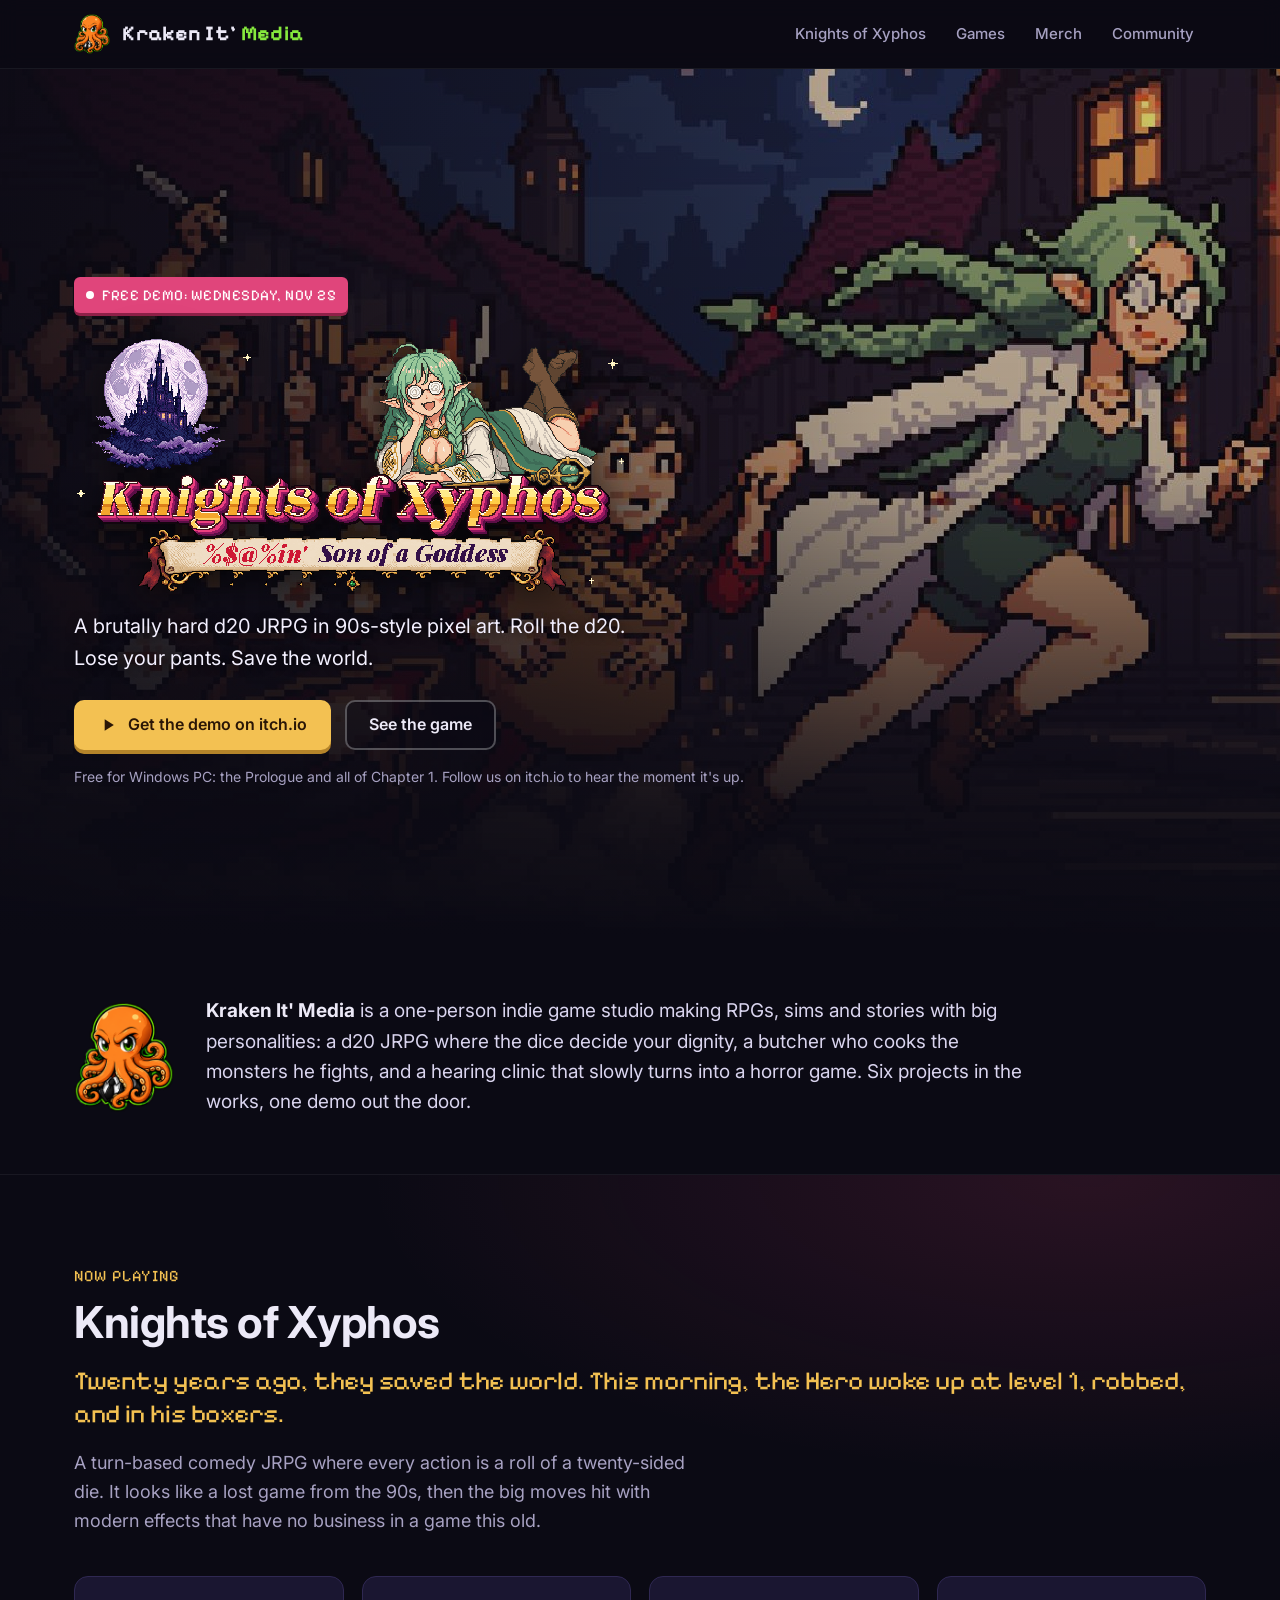
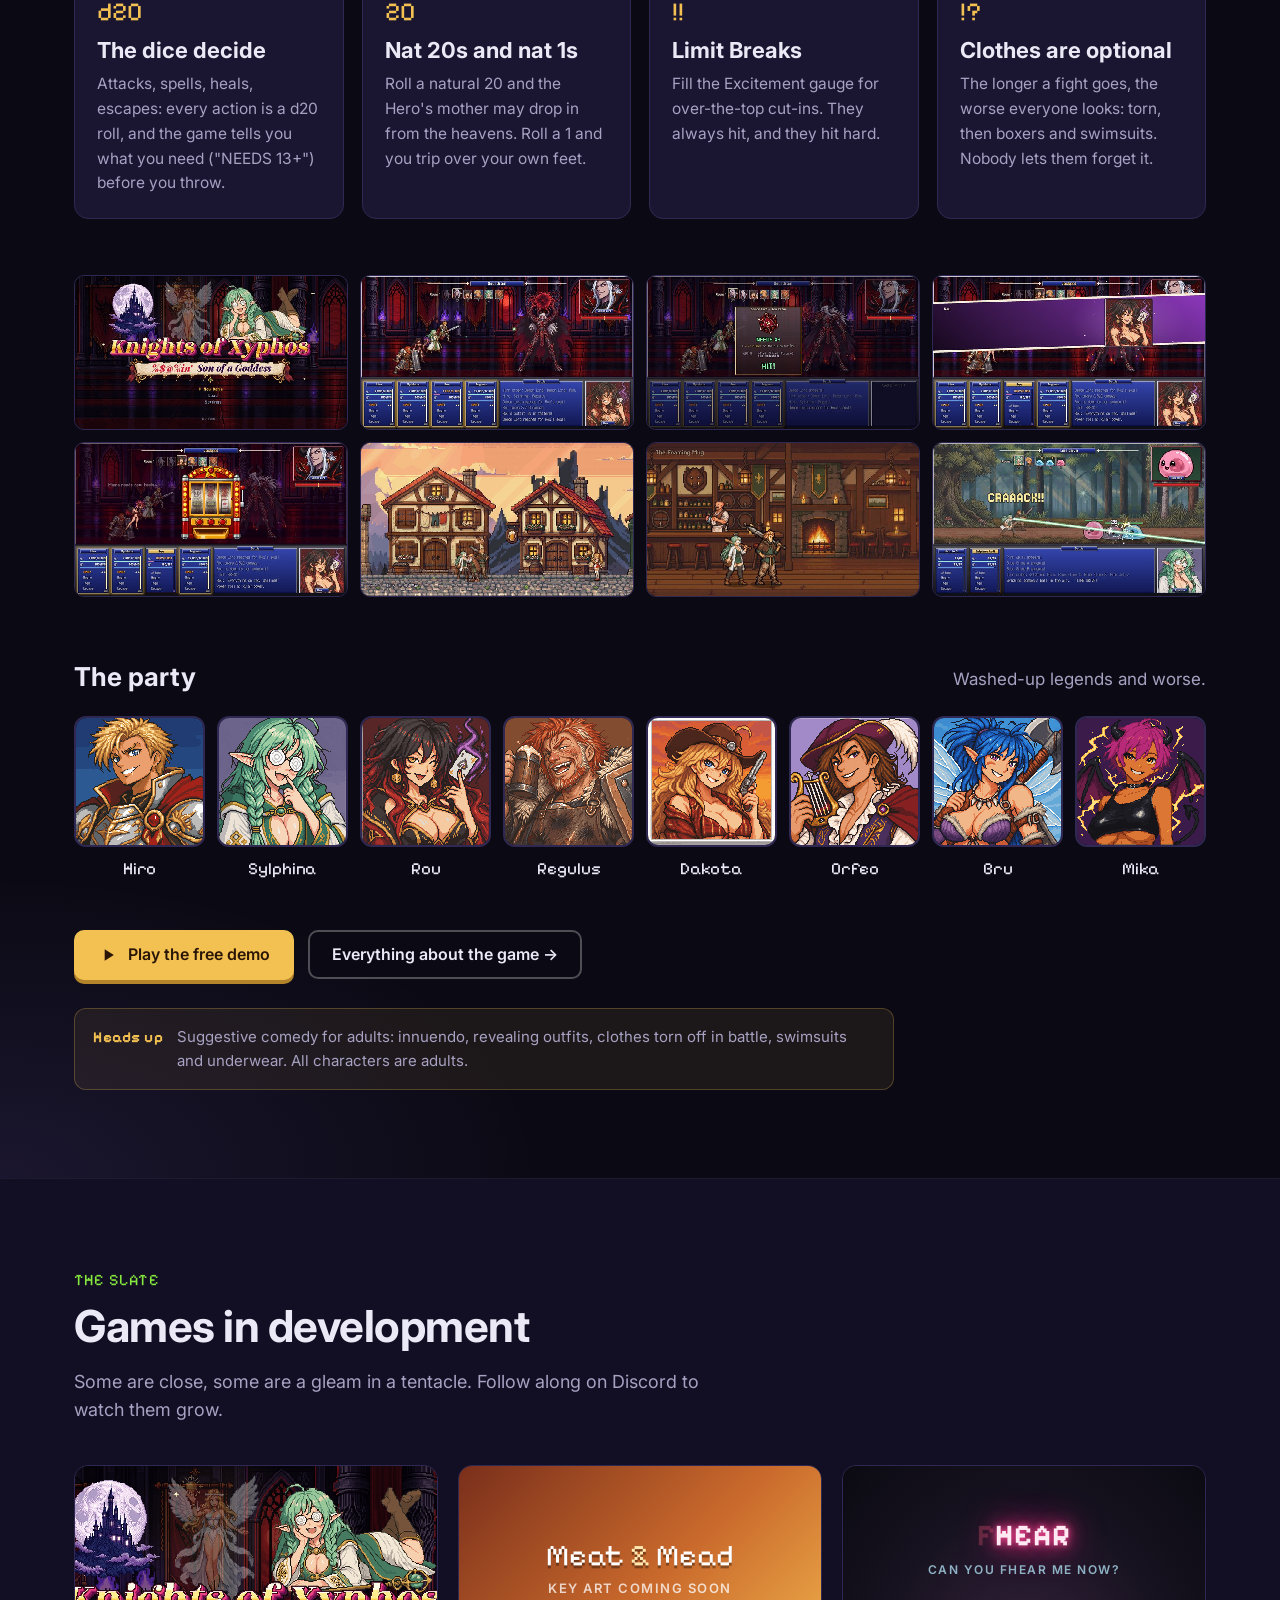
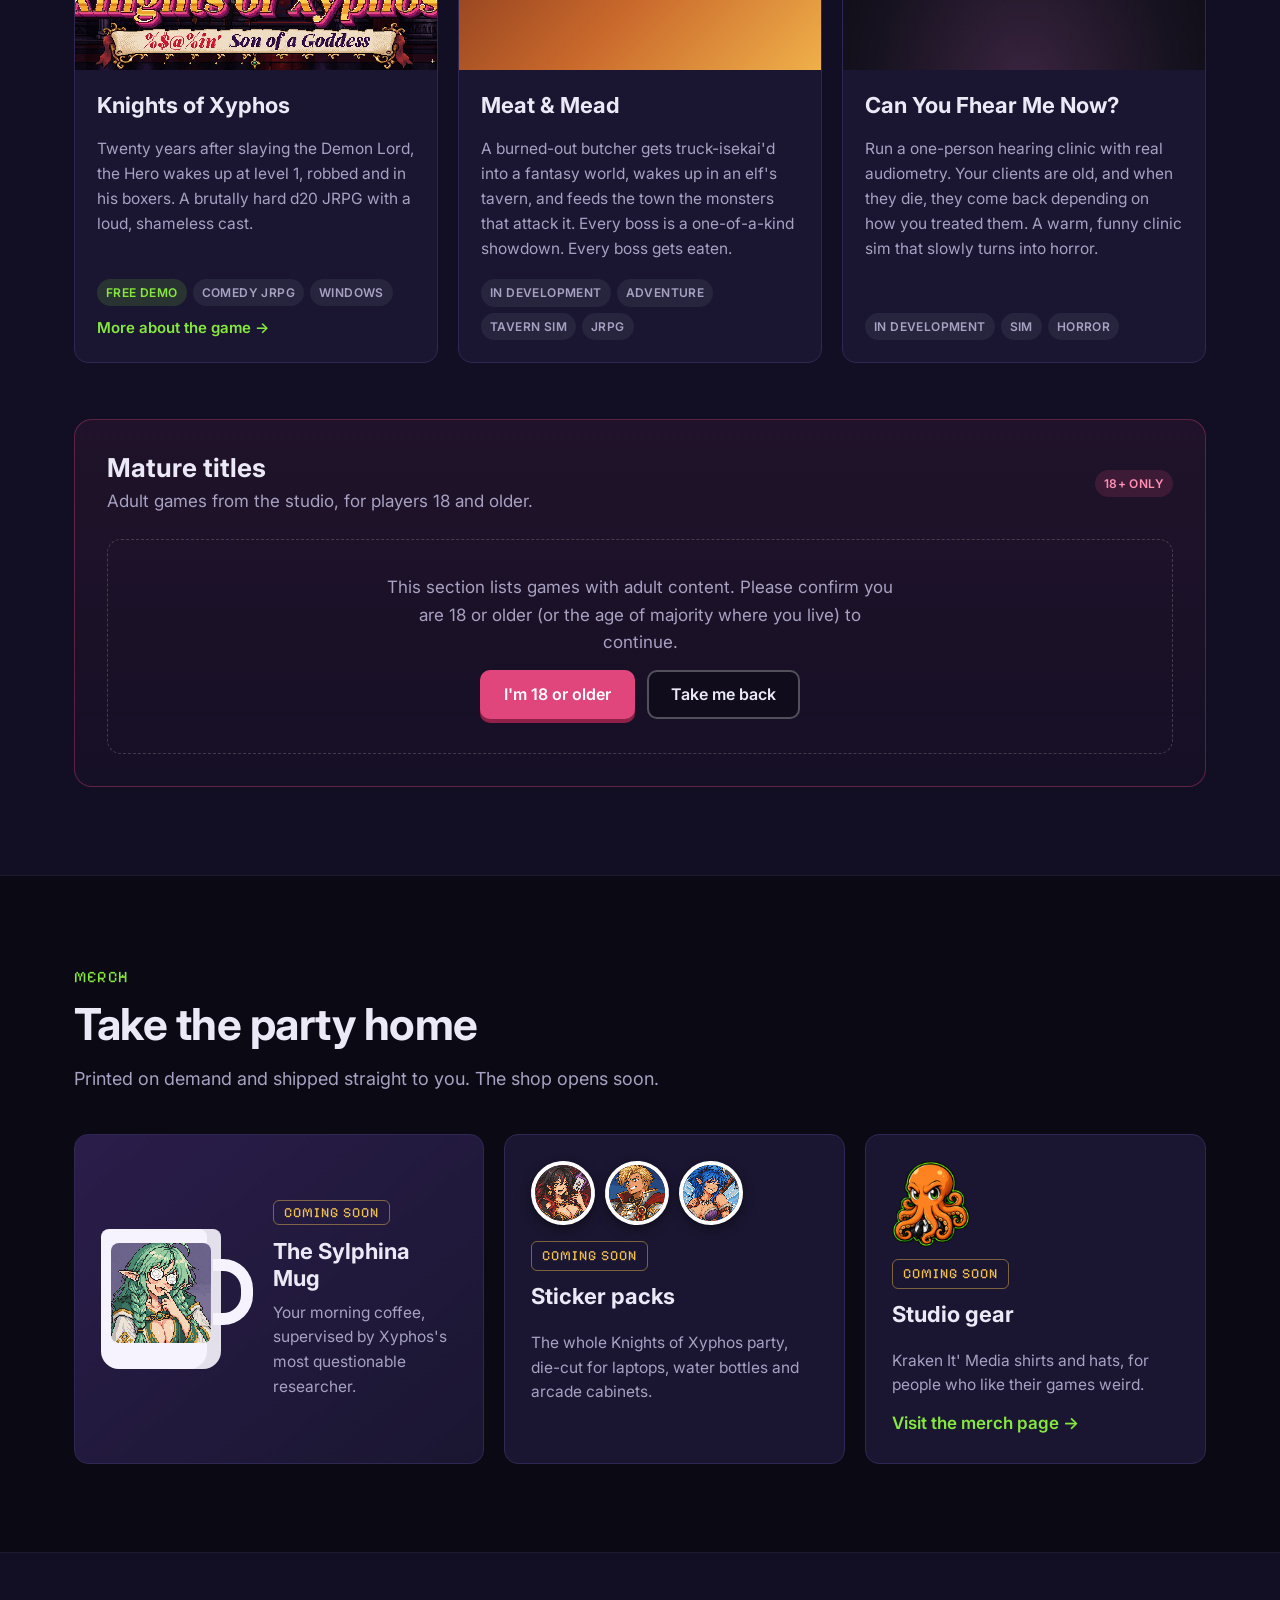
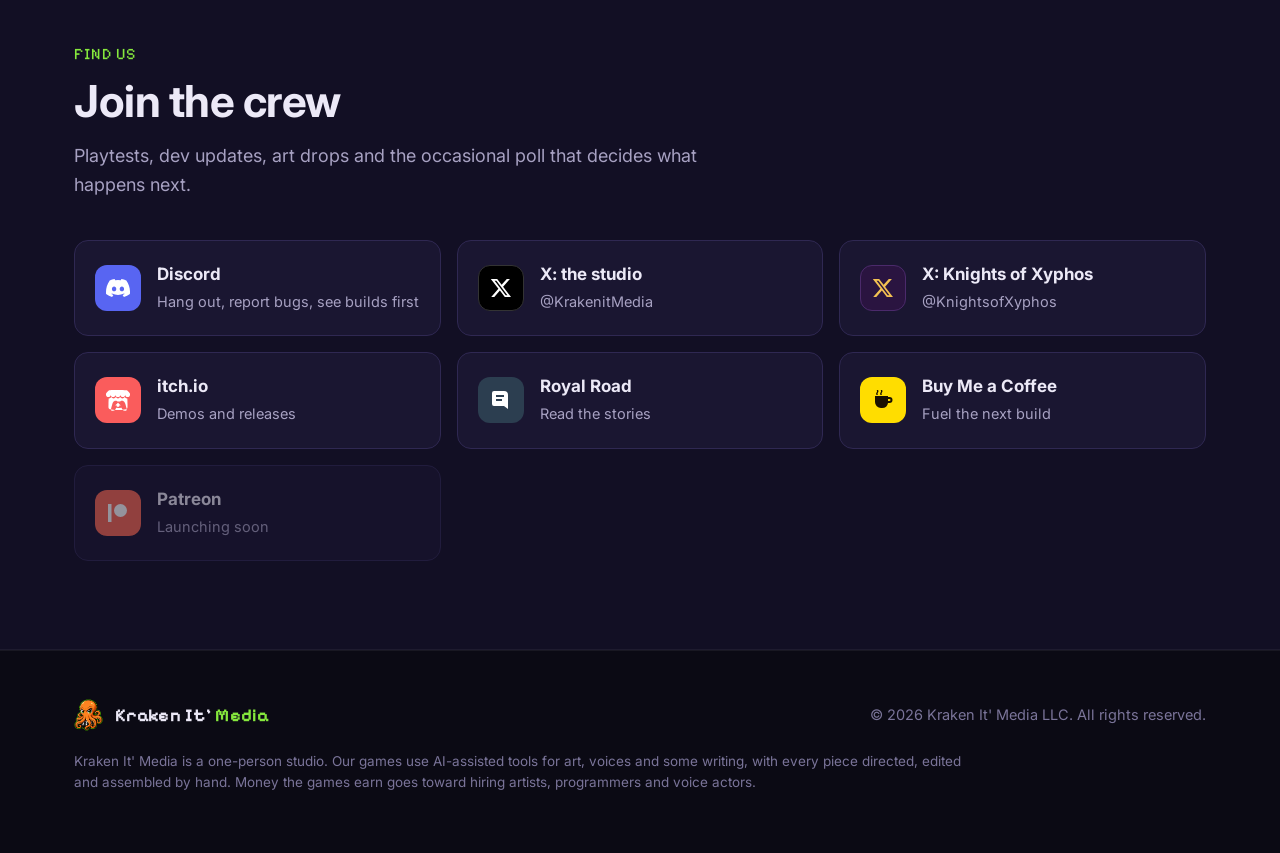
==== commit c5515707: "New studio logo: President Kraken mascot; favicons; brand lime accent Co-Authored-By: Claude Opus 5." ====
--- a/index.html
+++ b/index.html
@@ -15,7 +15,7 @@
 <meta name="twitter:site" content="@KrakenitMedia">
 <meta name="theme-color" content="#0b0a14">
 <link rel="icon" type="image/png" sizes="32x32" href="assets/brand/favicon-32.png">
-<link rel="icon" type="image/svg+xml" href="assets/brand/kraken.svg">
+<link rel="icon" type="image/png" sizes="512x512" href="assets/brand/icon-512.png">
 <link rel="apple-touch-icon" href="assets/brand/apple-touch-icon.png">
 <link rel="preconnect" href="https://fonts.googleapis.com">
 <link rel="preconnect" href="https://fonts.gstatic.com" crossorigin>
@@ -28,7 +28,7 @@
 <header class="nav">
   <div class="wrap">
     <a class="brand" href="./" aria-label="Kraken It' Media home">
-      <img src="assets/brand/kraken.svg" alt="" class="pixel" width="38" height="34">
+      <img src="assets/brand/kraken.png" alt="" width="36" height="40">
       <span>Kraken It' <em>Media</em></span>
     </a>
     <button class="menu-btn" aria-expanded="false" aria-controls="navlinks">Menu</button>
@@ -66,7 +66,7 @@
 <!-- ================= STUDIO ================= -->
 <section class="studio" aria-label="About the studio">
   <div class="wrap">
-    <img src="assets/brand/kraken.svg" alt="" class="pixel" width="96" height="86">
+    <img src="assets/brand/kraken.png" alt="" width="100" height="110">
     <p><strong>Kraken It' Media</strong> is a one-person indie game studio making RPGs, sims and stories with big personalities: a d20 JRPG where the dice decide your dignity, a butcher who cooks the monsters he fights, and a hearing clinic that slowly turns into a horror game. Six projects in the works, one demo out the door.</p>
   </div>
 </section>
@@ -233,7 +233,7 @@
         <p>The whole Knights of Xyphos party, die-cut for laptops, water bottles and arcade cabinets.</p>
       </div>
       <div class="merch">
-        <img src="assets/brand/kraken.svg" alt="" class="pixel" style="width:72px" aria-hidden="true">
+        <img src="assets/brand/kraken.png" alt="" style="width:78px" aria-hidden="true">
         <span class="soon">Coming soon</span>
         <h3>Studio gear</h3>
         <p>Kraken It' Media shirts and hats, for people who like their games weird.</p>
@@ -286,7 +286,7 @@
 
 <footer>
   <div class="wrap">
-    <a class="brand" href="./"><img src="assets/brand/kraken.svg" alt="" class="pixel" width="30" height="27"><span>Kraken It' <em>Media</em></span></a>
+    <a class="brand" href="./"><img src="assets/brand/kraken.png" alt="" width="29" height="32"><span>Kraken It' <em>Media</em></span></a>
     <span>&copy; <span id="yr">2026</span> Kraken It' Media LLC. All rights reserved.</span>
     <p class="ai">Kraken It' Media is a one-person studio. Our games use AI-assisted tools for art, voices and some writing, with every piece directed, edited and assembled by hand. Money the games earn goes toward hiring artists, programmers and voice actors.</p>
   </div>
--- a/assets/site.css
+++ b/assets/site.css
@@ -1,7 +1,7 @@
 :root{
   --ink:#0b0a14; --deep:#120f24; --panel:#1a1631; --panel-2:#221d3f; --line:#2f2852;
   --text:#ece9f7; --muted:#a7a1c2; --dim:#7a7499;
-  --teal:#3ee6c4; --teal-d:#1fa58c;
+  --teal:#86e83d; --teal-d:#4c9e1c;
   --rose:#e0457b; --gold:#f3c152; --violet:#8b6cf0;
   --radius:14px; --max:1180px;
   --pixel:"Pixelify Sans", ui-monospace, monospace;
@@ -25,7 +25,7 @@
 .nav .wrap{display:flex;align-items:center;gap:20px;height:68px}
 .brand{display:flex;align-items:center;gap:12px;color:var(--text);font-family:var(--pixel);font-weight:700;font-size:21px;letter-spacing:.3px;white-space:nowrap}
 .brand:hover{text-decoration:none}
-.brand img{width:38px;height:auto}
+.brand img{width:auto;height:40px}
 .brand span em{font-style:normal;color:var(--teal)}
 .nav ul{list-style:none;display:flex;gap:6px;margin:0 0 0 auto;padding:0}
 .nav ul a{display:block;padding:8px 12px;border-radius:8px;color:var(--muted);font-weight:500;font-size:15px}
@@ -65,7 +65,7 @@
 /* studio strip */
 .studio{padding:56px 0;border-bottom:1px solid rgba(255,255,255,.06)}
 .studio .wrap{display:grid;grid-template-columns:auto 1fr;gap:32px;align-items:center}
-.studio img{width:96px}
+.studio img{width:100px}
 .studio p{margin:0;font-size:19px;color:#d9d4ee;max-width:820px}
 .studio strong{color:var(--text)}
 
@@ -108,7 +108,7 @@
 .card p{margin:0;color:var(--muted);font-size:15.5px}
 .tags{display:flex;flex-wrap:wrap;gap:6px;margin-top:auto;padding-top:8px}
 .tag{font-size:12px;font-weight:600;letter-spacing:.4px;text-transform:uppercase;padding:4px 9px;border-radius:999px;background:rgba(255,255,255,.06);color:var(--muted)}
-.tag.live{background:rgba(62,230,196,.14);color:var(--teal)}
+.tag.live{background:rgba(134,232,61,.14);color:var(--teal)}
 .tag.adult{background:rgba(224,69,123,.16);color:#ff8fb3}
 .card .more{font-weight:600;font-size:15px}
 .ph-mm{background:linear-gradient(135deg,#7a2f1b,#c9692c 55%,#f0b04a)}
@@ -158,7 +158,7 @@
 footer{padding:48px 0 60px;border-top:1px solid rgba(255,255,255,.06);color:var(--dim);font-size:14.5px}
 footer .wrap{display:flex;flex-wrap:wrap;gap:20px;align-items:center;justify-content:space-between}
 footer .brand{font-size:18px}
-footer .brand img{width:30px}
+footer .brand img{width:auto;height:32px}
 
 /* lightbox */
 .lb{position:fixed;inset:0;z-index:200;background:rgba(5,4,12,.94);display:none;align-items:center;justify-content:center;padding:4vh 4vw;flex-direction:column;gap:14px}
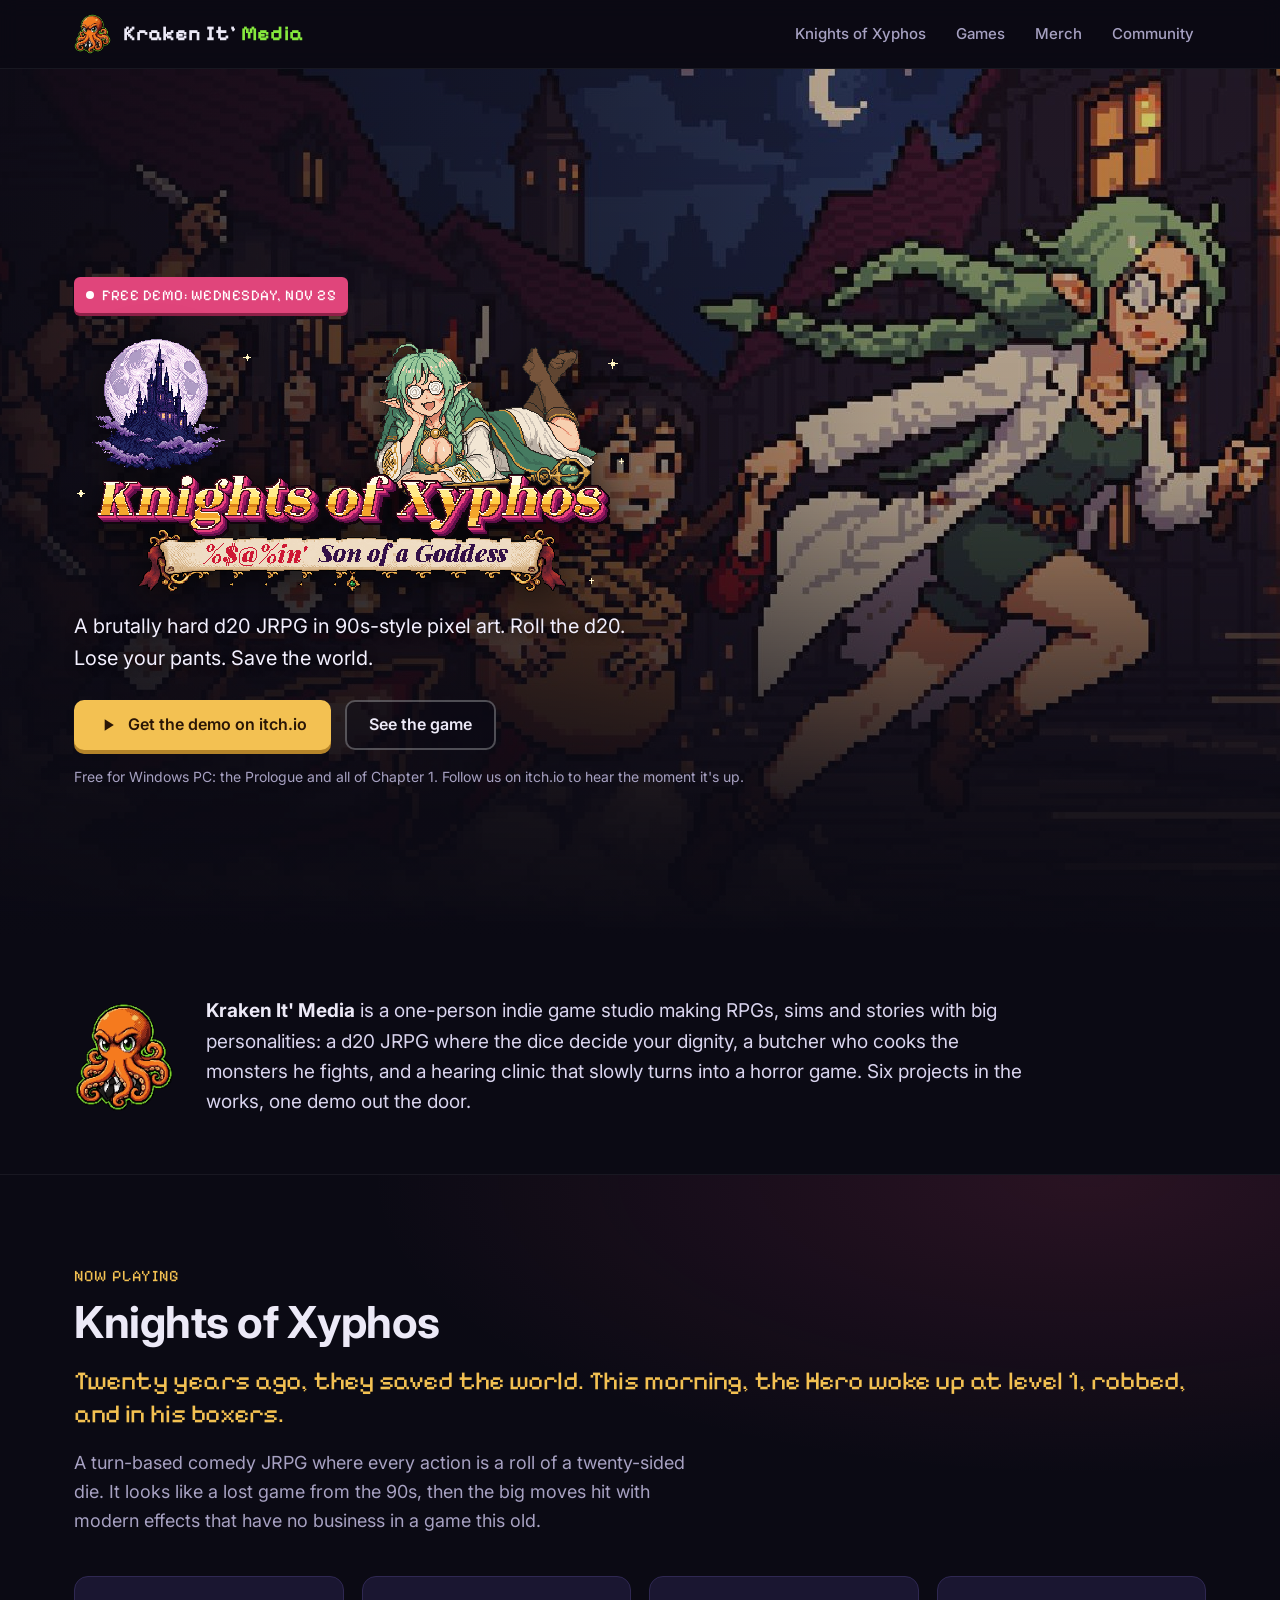
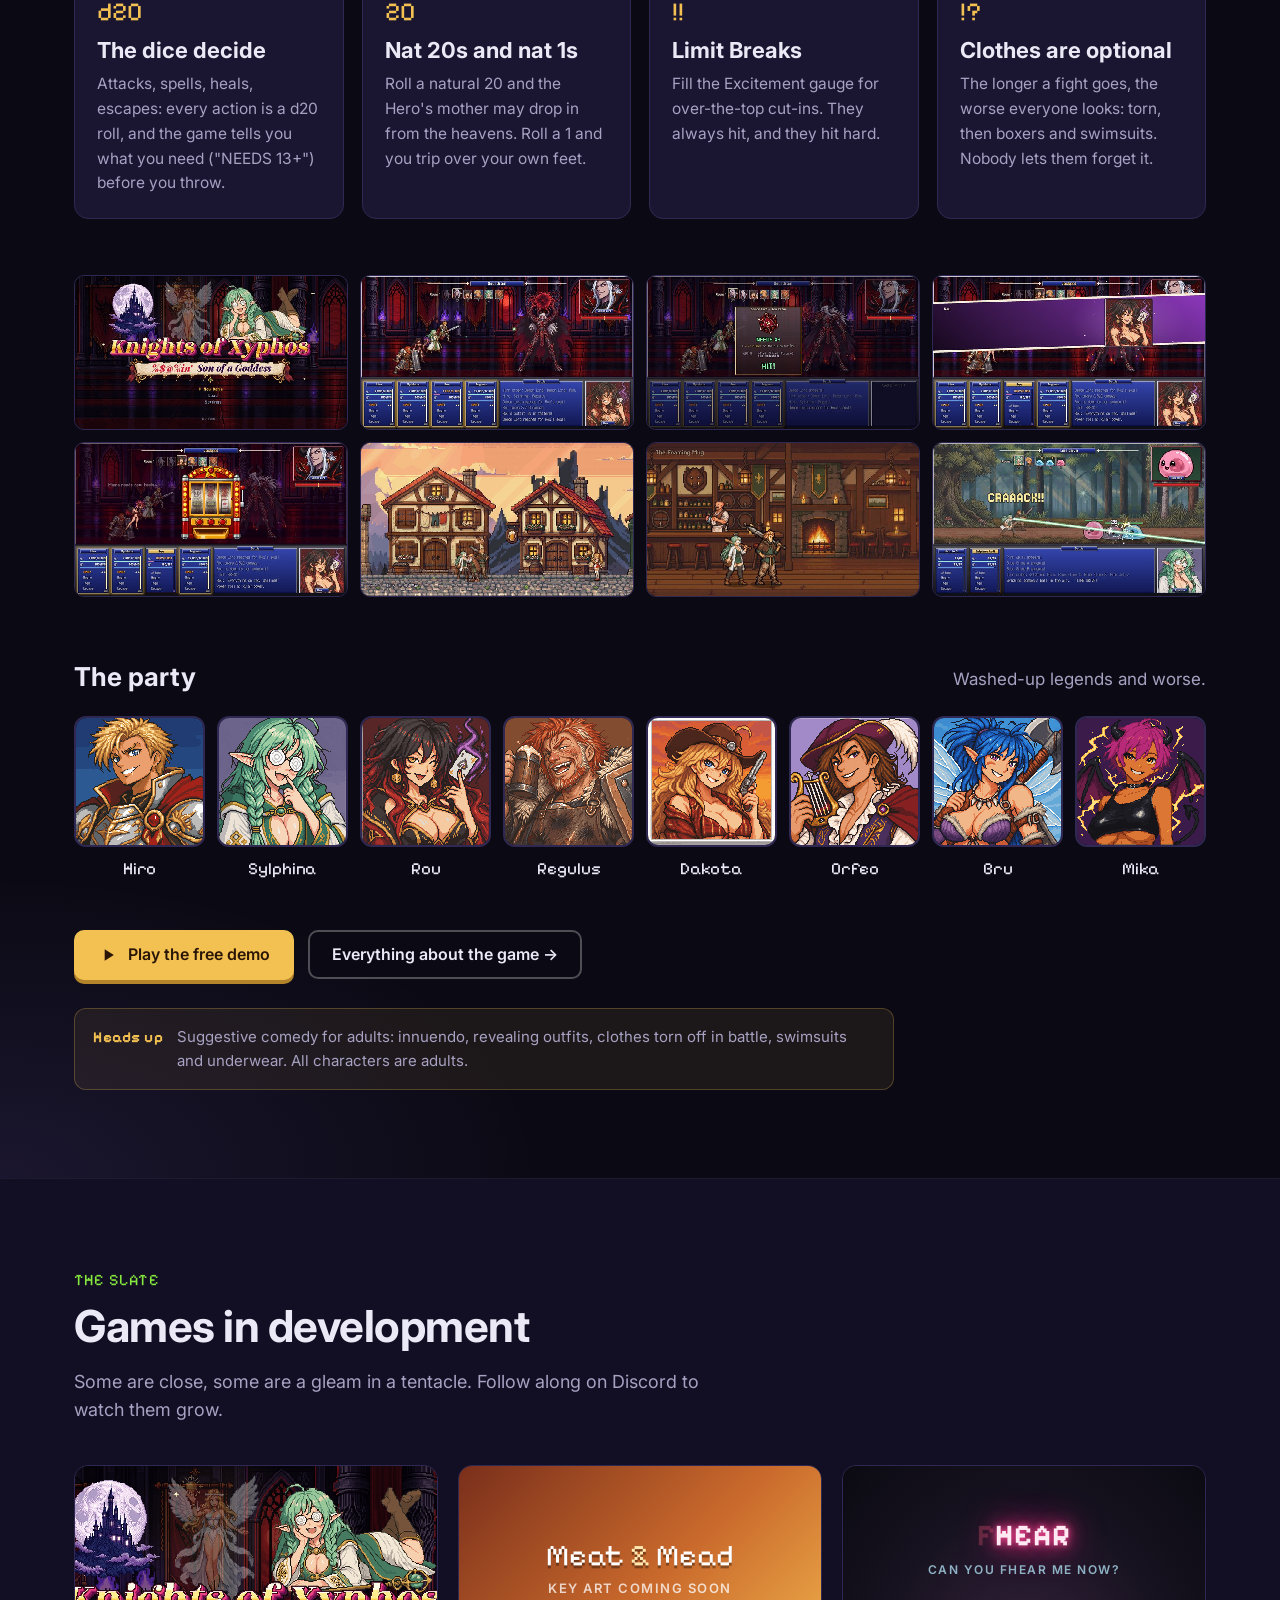
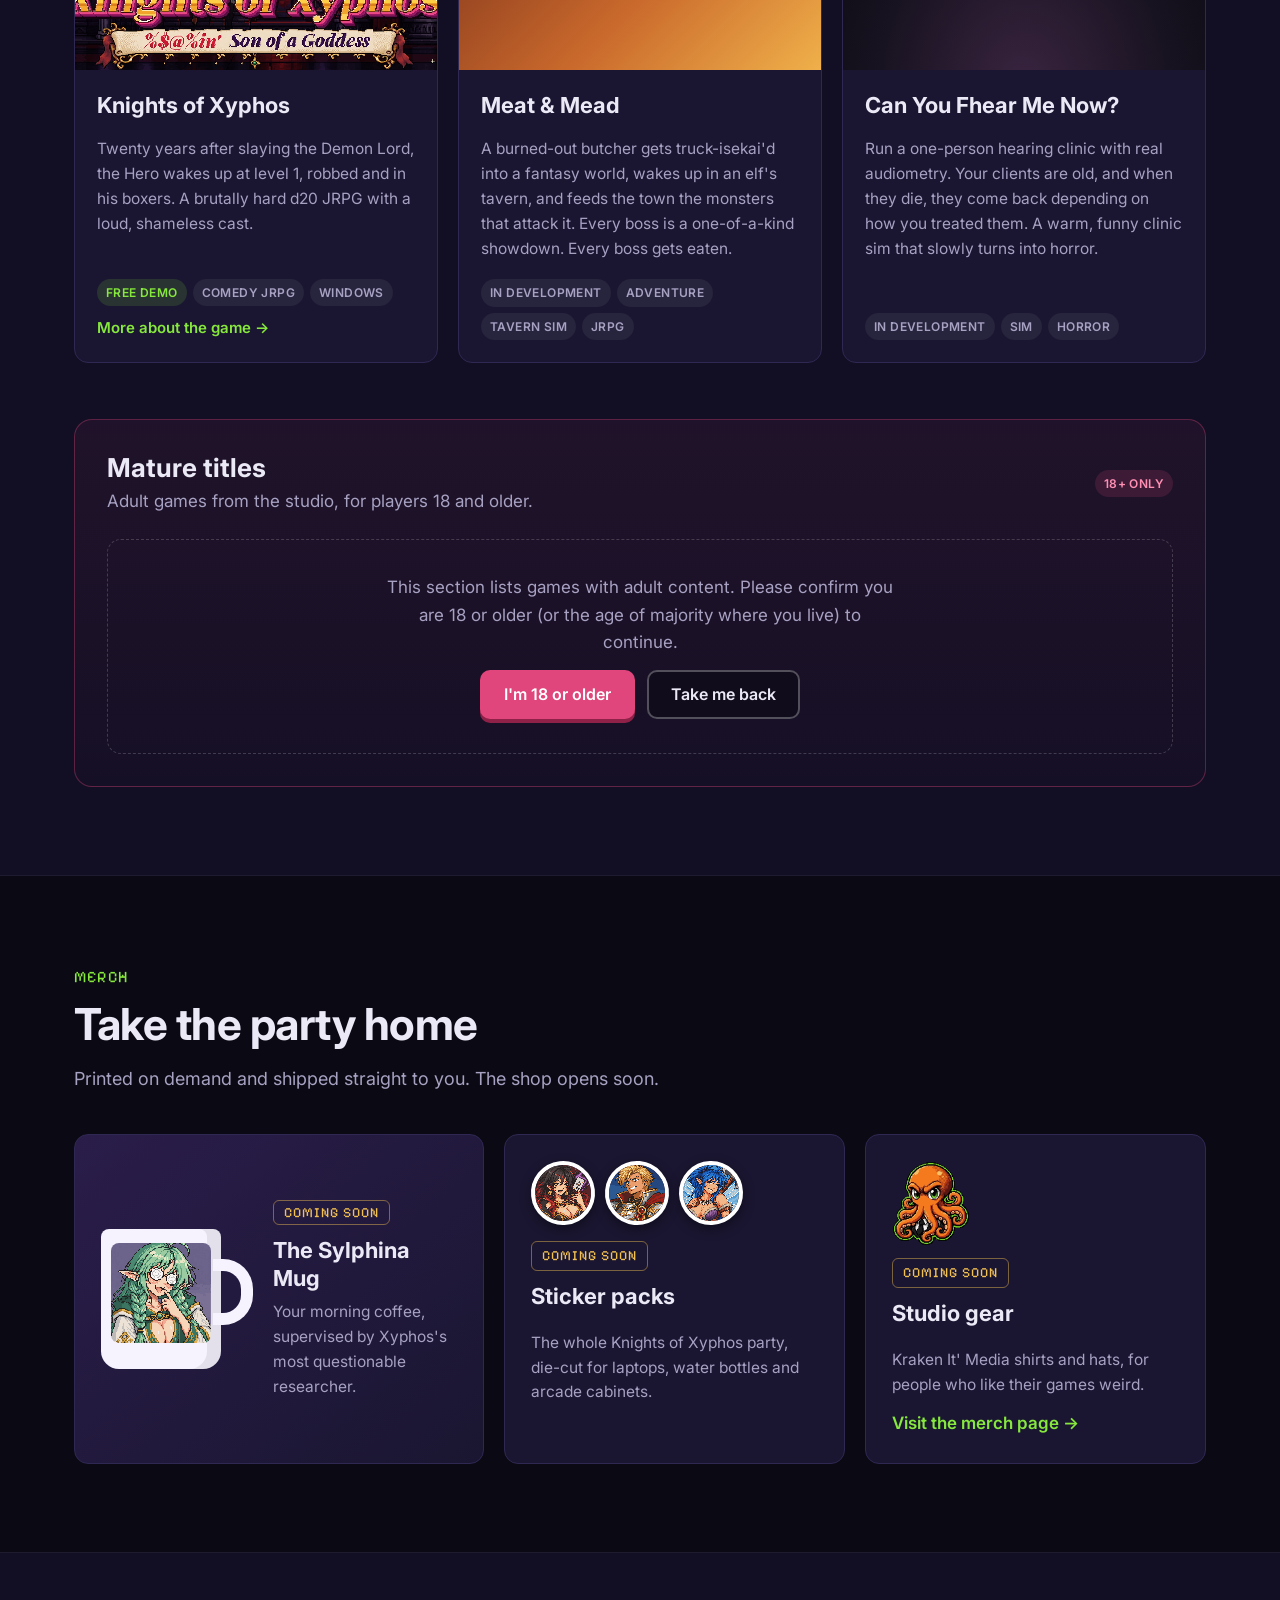
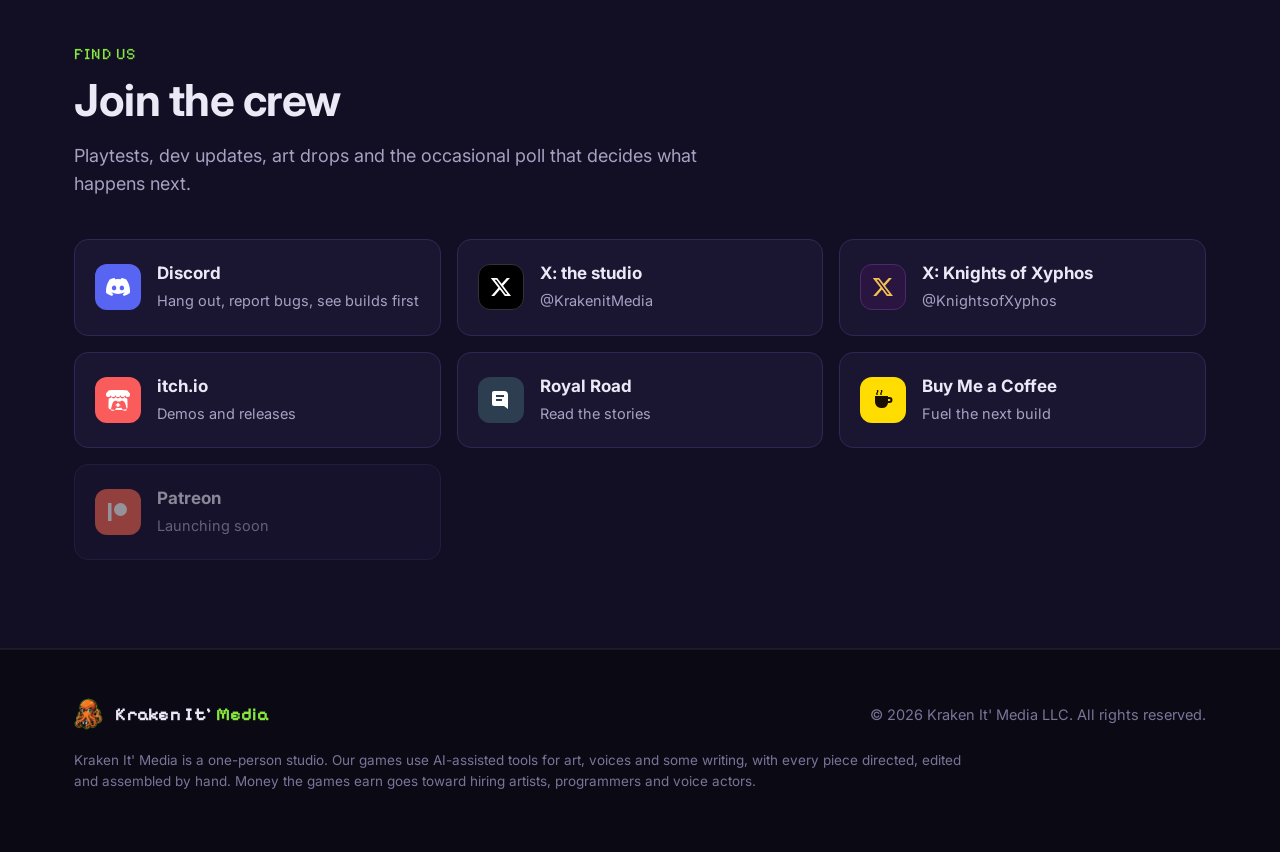
==== commit 1124321e: "Pixel-art President Kraken logo (PixelLab, Xyphos style) Co-Authored-By: Claude Opus 5.5 <noreply@an" ====
--- a/index.html
+++ b/index.html
@@ -28,7 +28,7 @@
 <header class="nav">
   <div class="wrap">
     <a class="brand" href="./" aria-label="Kraken It' Media home">
-      <img src="assets/brand/kraken.png" alt="" width="36" height="40">
+      <img src="assets/brand/kraken.png" alt="" width="37" height="40">
       <span>Kraken It' <em>Media</em></span>
     </a>
     <button class="menu-btn" aria-expanded="false" aria-controls="navlinks">Menu</button>
@@ -66,7 +66,7 @@
 <!-- ================= STUDIO ================= -->
 <section class="studio" aria-label="About the studio">
   <div class="wrap">
-    <img src="assets/brand/kraken.png" alt="" width="100" height="110">
+    <img src="assets/brand/kraken.png" alt="" width="101" height="110">
     <p><strong>Kraken It' Media</strong> is a one-person indie game studio making RPGs, sims and stories with big personalities: a d20 JRPG where the dice decide your dignity, a butcher who cooks the monsters he fights, and a hearing clinic that slowly turns into a horror game. Six projects in the works, one demo out the door.</p>
   </div>
 </section>
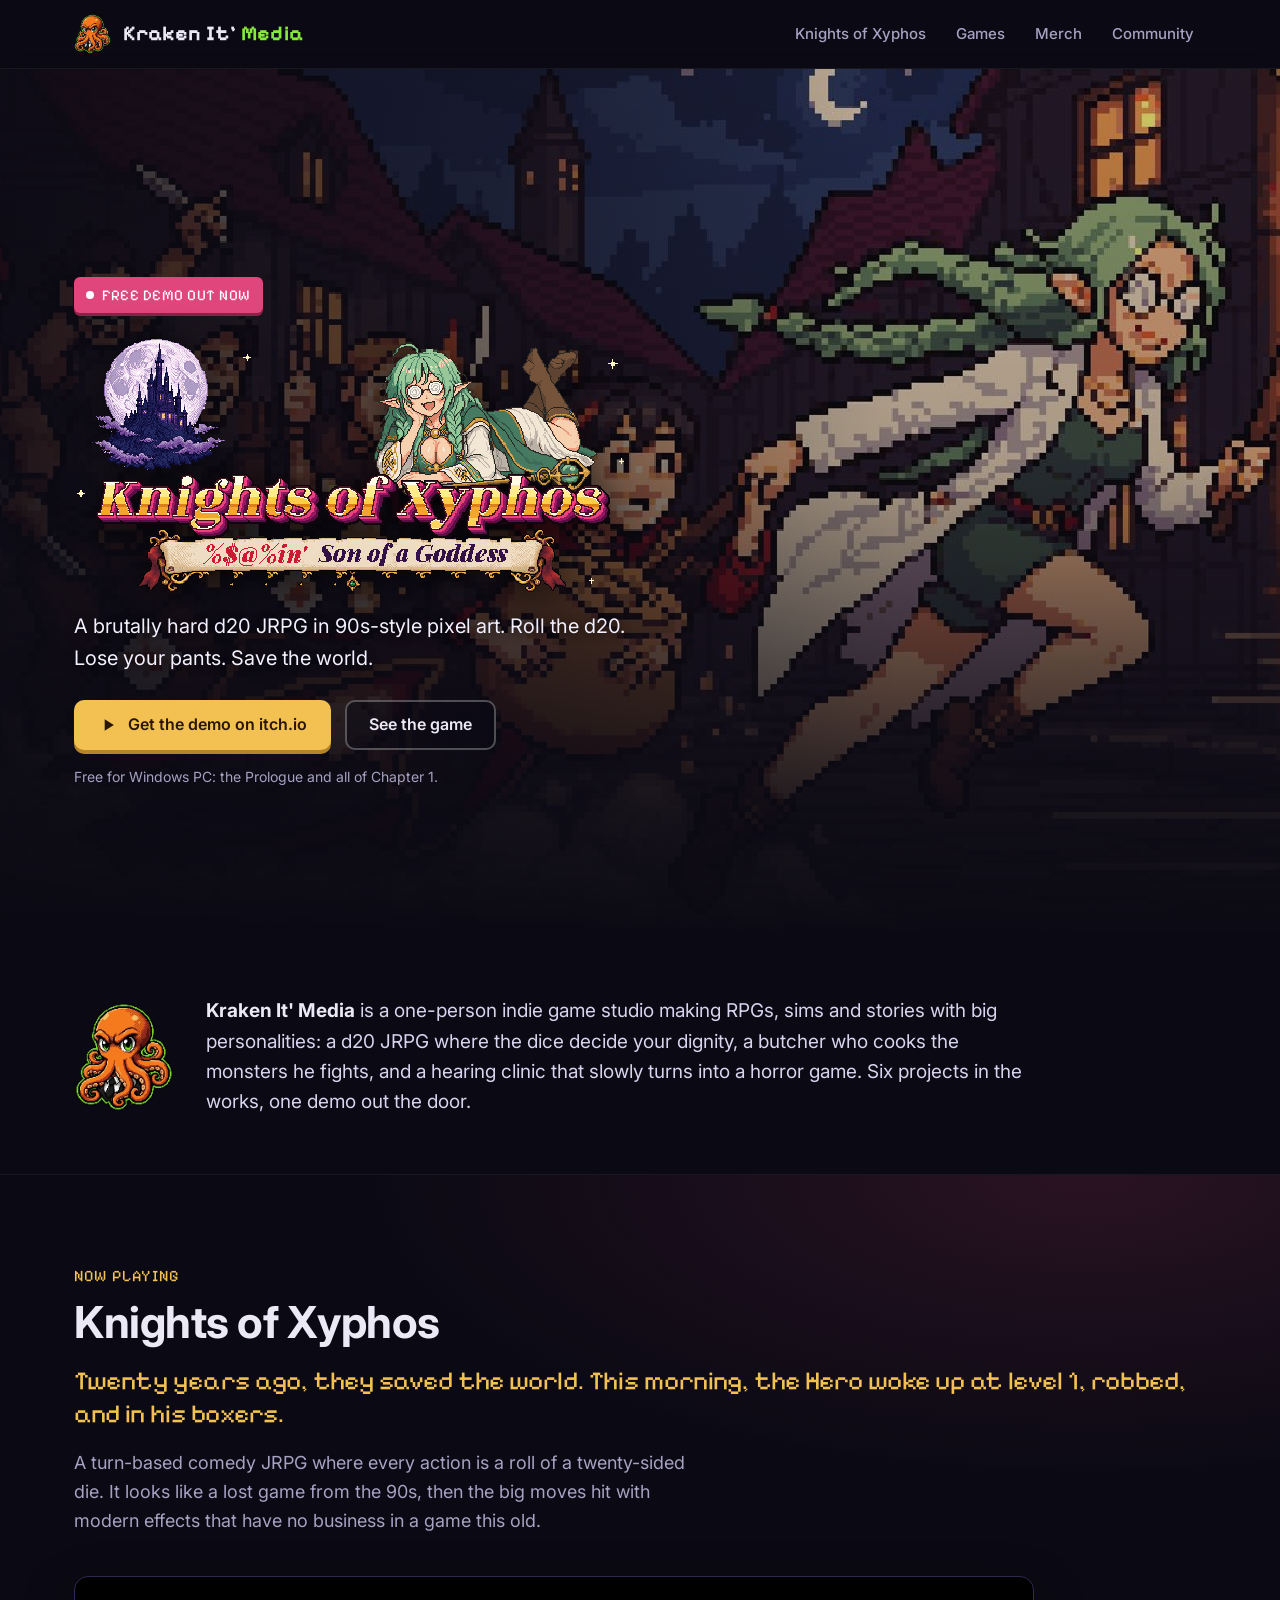
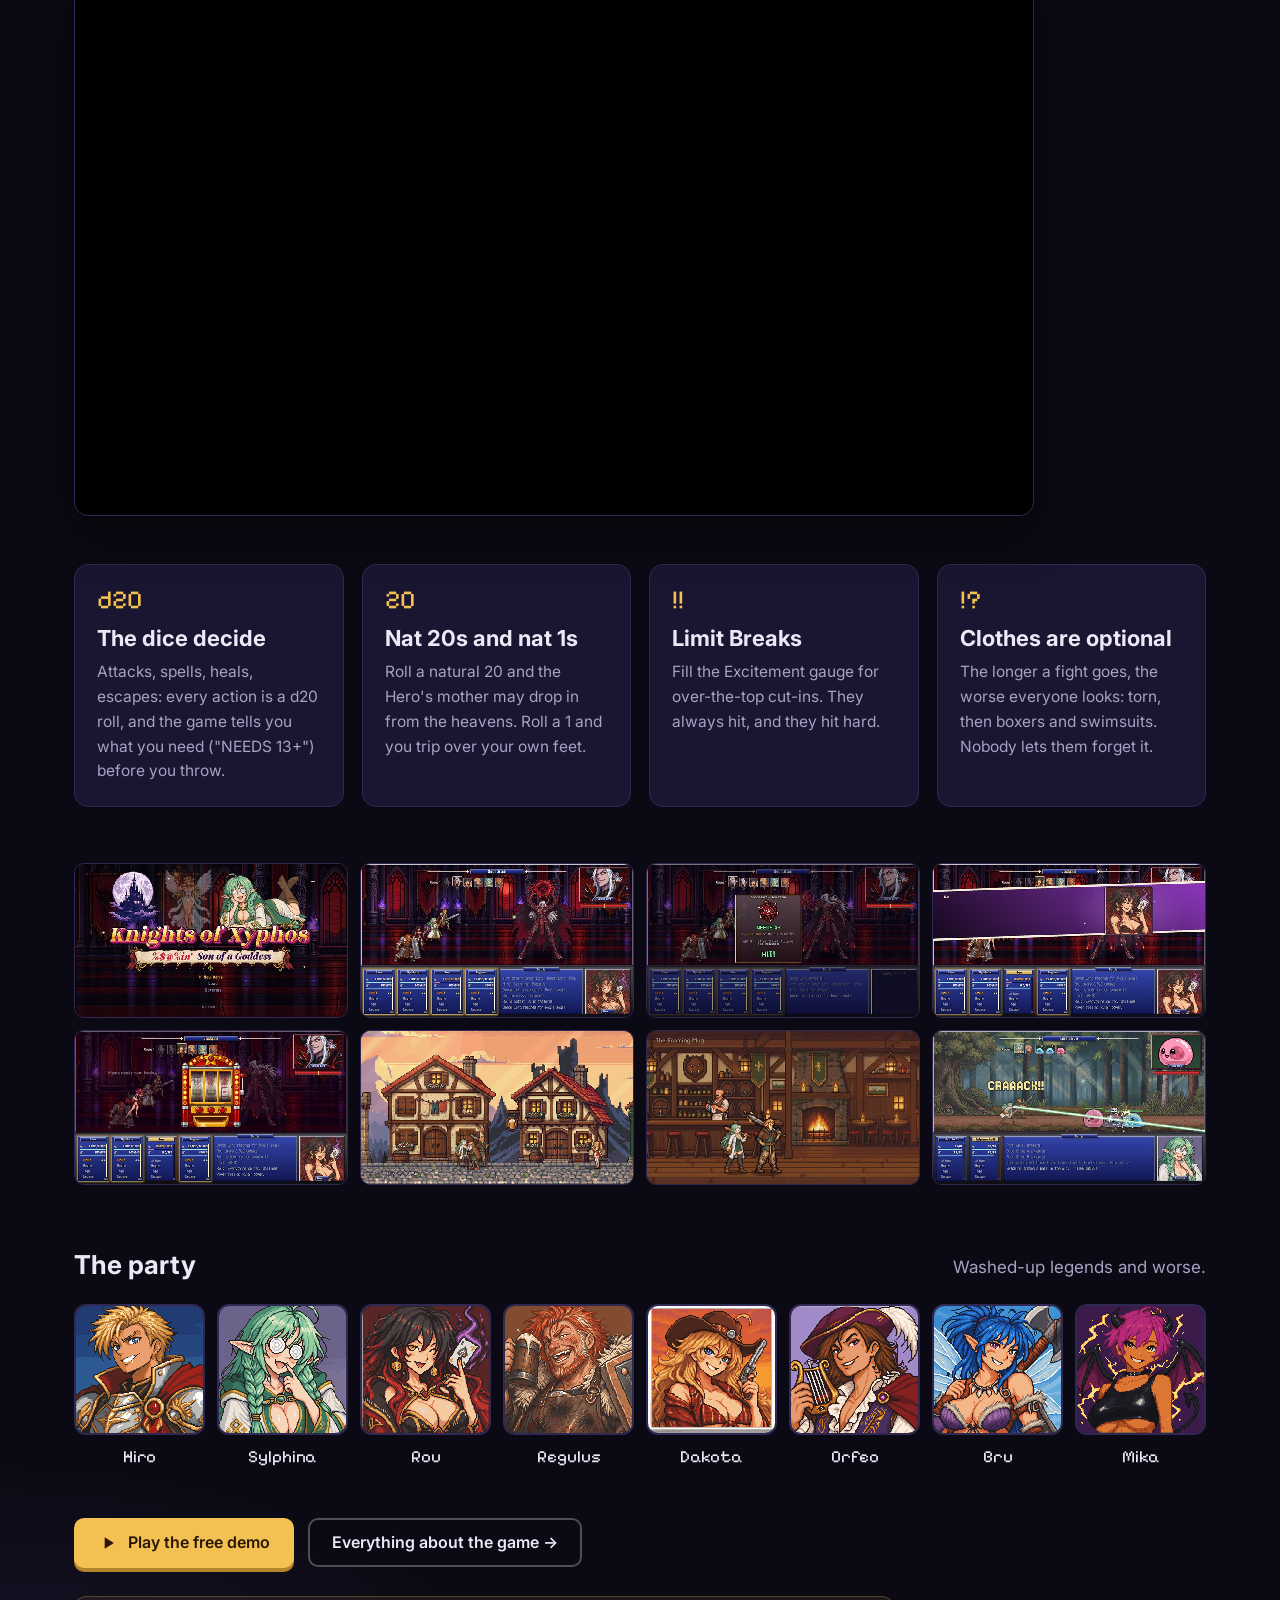
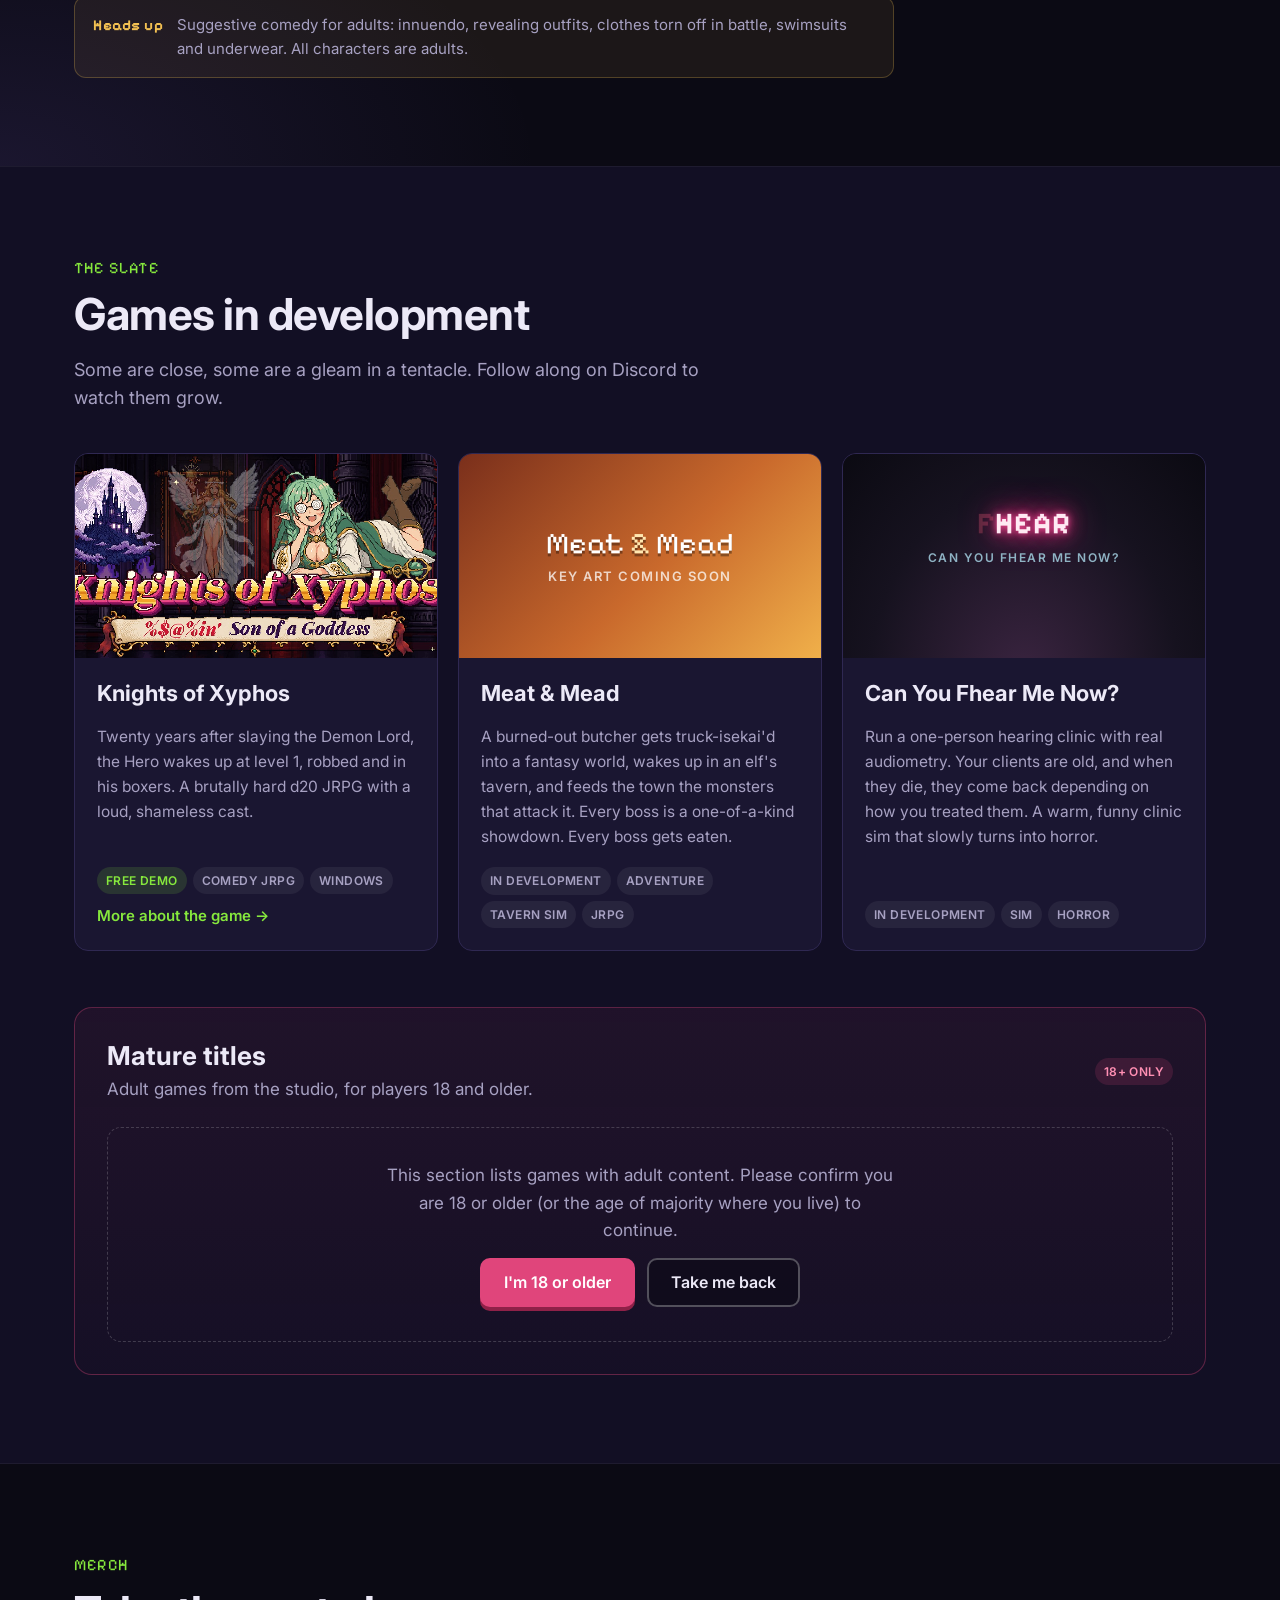
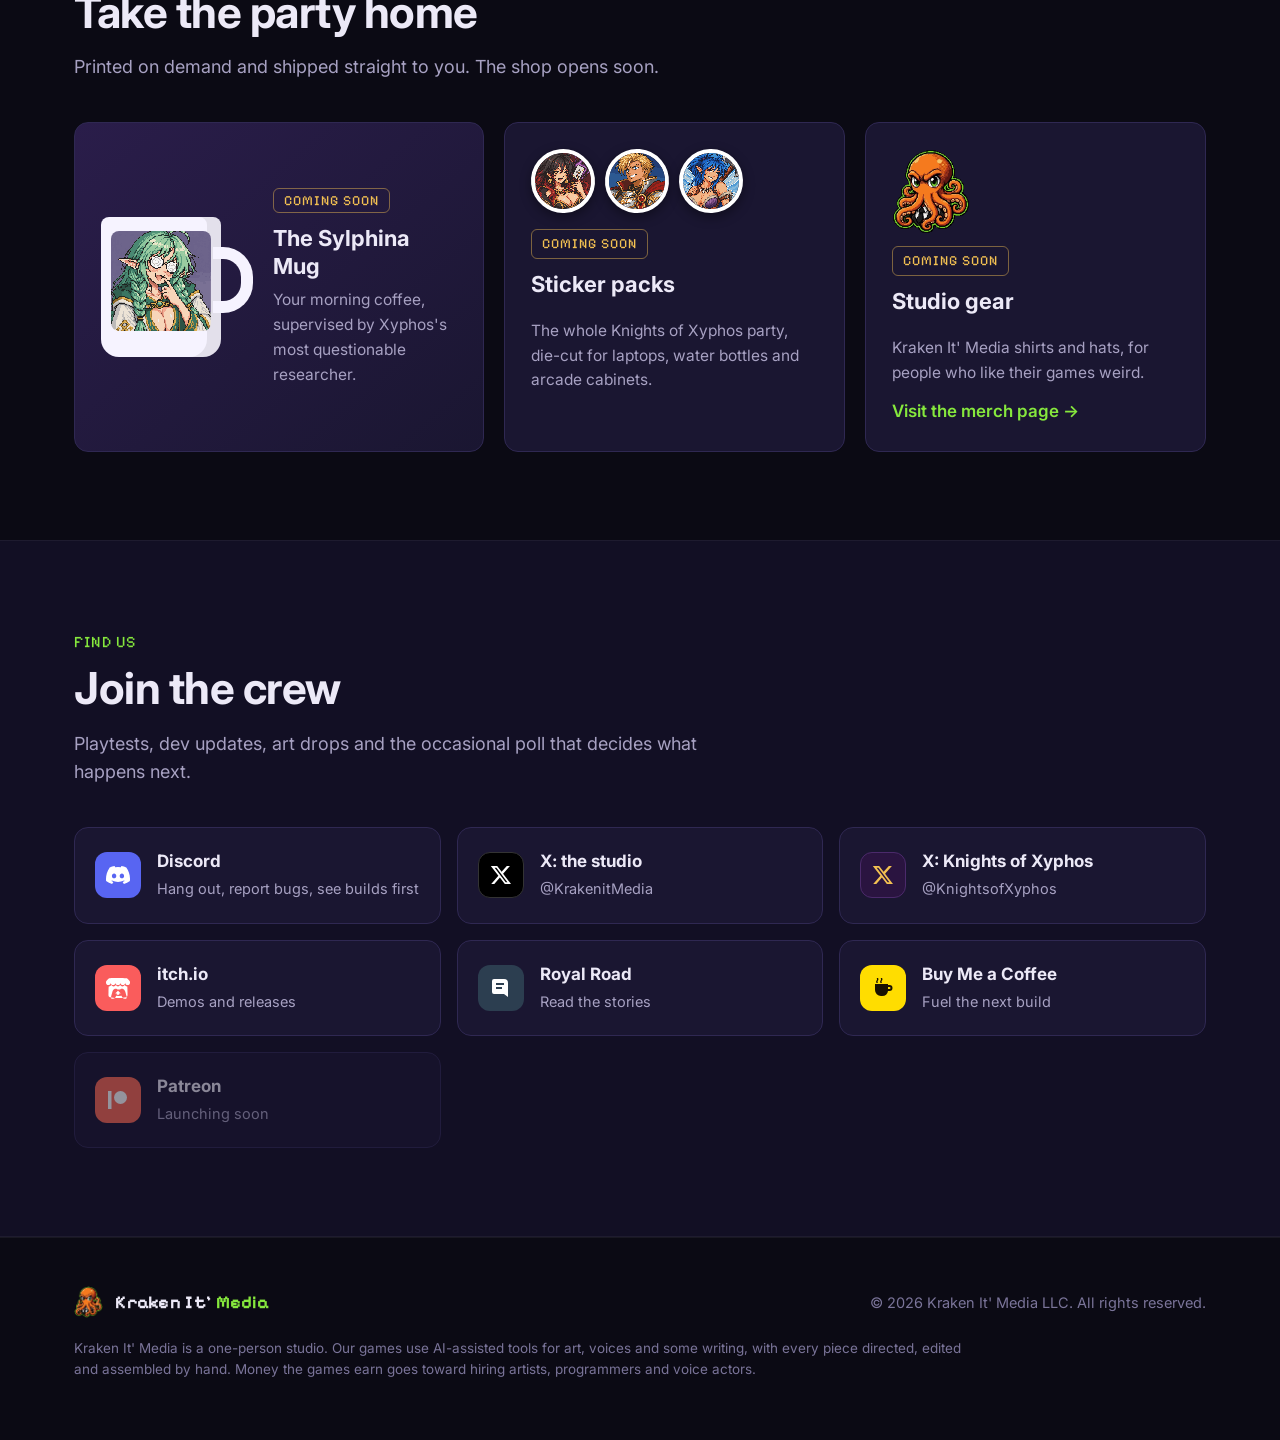
==== commit 2ba3a387: "Demo is live: buttons to the itch.io page, 'out now' badge, trailer embed Co-Authored-By: Claude Opu" ====
--- a/index.html
+++ b/index.html
@@ -47,19 +47,17 @@
 <section class="hero" id="top" aria-label="Knights of Xyphos">
   <div class="hero-bg" role="img" aria-label="Sylphina and a thief flee a mob of bandits through a moonlit town"></div>
   <div class="wrap">
-    <!-- LAUNCH TEXT: change to "Free demo out now" once the demo is live -->
-    <span class="badge"><span class="dot"></span>Free demo: Wednesday, Nov 25</span>
+        <span class="badge"><span class="dot"></span>Free demo out now</span>
     <img class="hero-logo pixel" src="assets/kox/logo_transparent.png" alt="Knights of Xyphos: %$@%in' Son of a Goddess" width="1557" height="753">
     <p class="lede">A brutally hard d20 JRPG in 90s-style pixel art. Roll the d20. Lose your pants. Save the world.</p>
     <div class="ctas">
-      <!-- DEMO LINK: point this at the game's own itch.io page once it's published -->
-      <a class="btn btn-primary" href="https://krakenitmedia.itch.io/" target="_blank" rel="noopener">
+            <a class="btn btn-primary" href="https://krakenitmedia.itch.io/knights-of-xyphos" target="_blank" rel="noopener">
         <svg viewBox="0 0 24 24" fill="currentColor" aria-hidden="true"><path d="M8 5v14l11-7z"/></svg>
         Get the demo on itch.io
       </a>
       <a class="btn btn-ghost" href="knights-of-xyphos/">See the game</a>
     </div>
-    <small>Free for Windows PC: the Prologue and all of Chapter 1. Follow us on itch.io to hear the moment it's up.</small>
+    <small>Free for Windows PC: the Prologue and all of Chapter 1.</small>
   </div>
 </section>
 
@@ -78,6 +76,8 @@
     <h2>Knights of Xyphos</h2>
     <p class="tagline">Twenty years ago, they saved the world. This morning, the Hero woke up at level 1, robbed, and in his boxers.</p>
     <p class="sub">A turn-based comedy JRPG where every action is a roll of a twenty-sided die. It looks like a lost game from the 90s, then the big moves hit with modern effects that have no business in a game this old.</p>
+
+    <div class="video"><iframe src="https://www.youtube-nocookie.com/embed/D6uWHJXvxEA" title="Knights of Xyphos trailer" loading="lazy" allow="accelerometer; encrypted-media; gyroscope; picture-in-picture; fullscreen" allowfullscreen></iframe></div>
 
     <div class="feature-grid">
       <div class="feature"><div class="ico">d20</div><h3>The dice decide</h3><p>Attacks, spells, heals, escapes: every action is a d20 roll, and the game tells you what you need ("NEEDS 13+") before you throw.</p></div>
@@ -113,7 +113,7 @@
     </div>
 
     <div class="kox-cta">
-      <a class="btn btn-primary" href="https://krakenitmedia.itch.io/" target="_blank" rel="noopener">
+      <a class="btn btn-primary" href="https://krakenitmedia.itch.io/knights-of-xyphos" target="_blank" rel="noopener">
         <svg viewBox="0 0 24 24" fill="currentColor" aria-hidden="true"><path d="M8 5v14l11-7z"/></svg>
         Play the free demo
       </a>
--- a/assets/site.css
+++ b/assets/site.css
@@ -267,3 +267,5 @@
   .check-list,.two-col{grid-template-columns:1fr}
   .cast-cards{grid-template-columns:1fr 1fr;gap:12px}
 }
+.video{position:relative;aspect-ratio:16/9;max-width:960px;margin:0 0 48px;border-radius:var(--radius);overflow:hidden;border:1px solid var(--line);background:#000;box-shadow:0 20px 50px rgba(0,0,0,.45)}
+.video iframe{position:absolute;inset:0;width:100%;height:100%;border:0}
